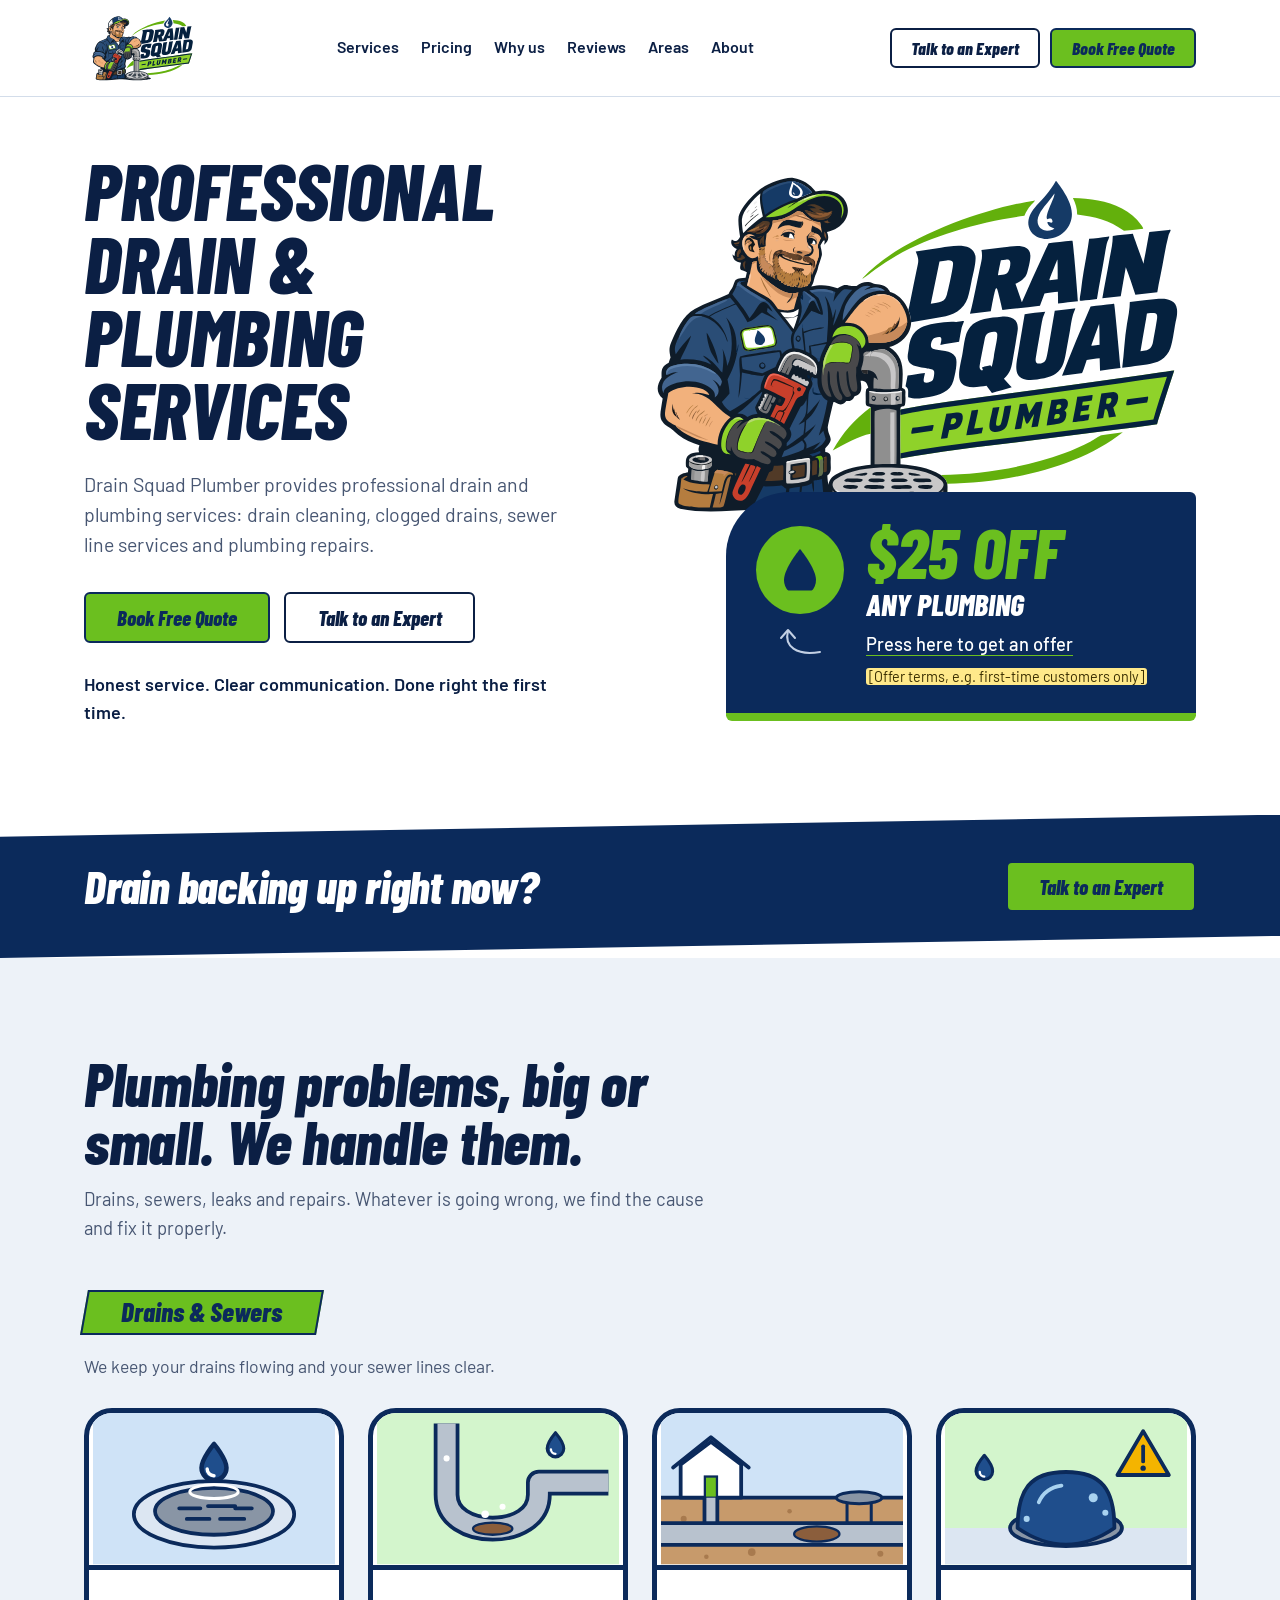
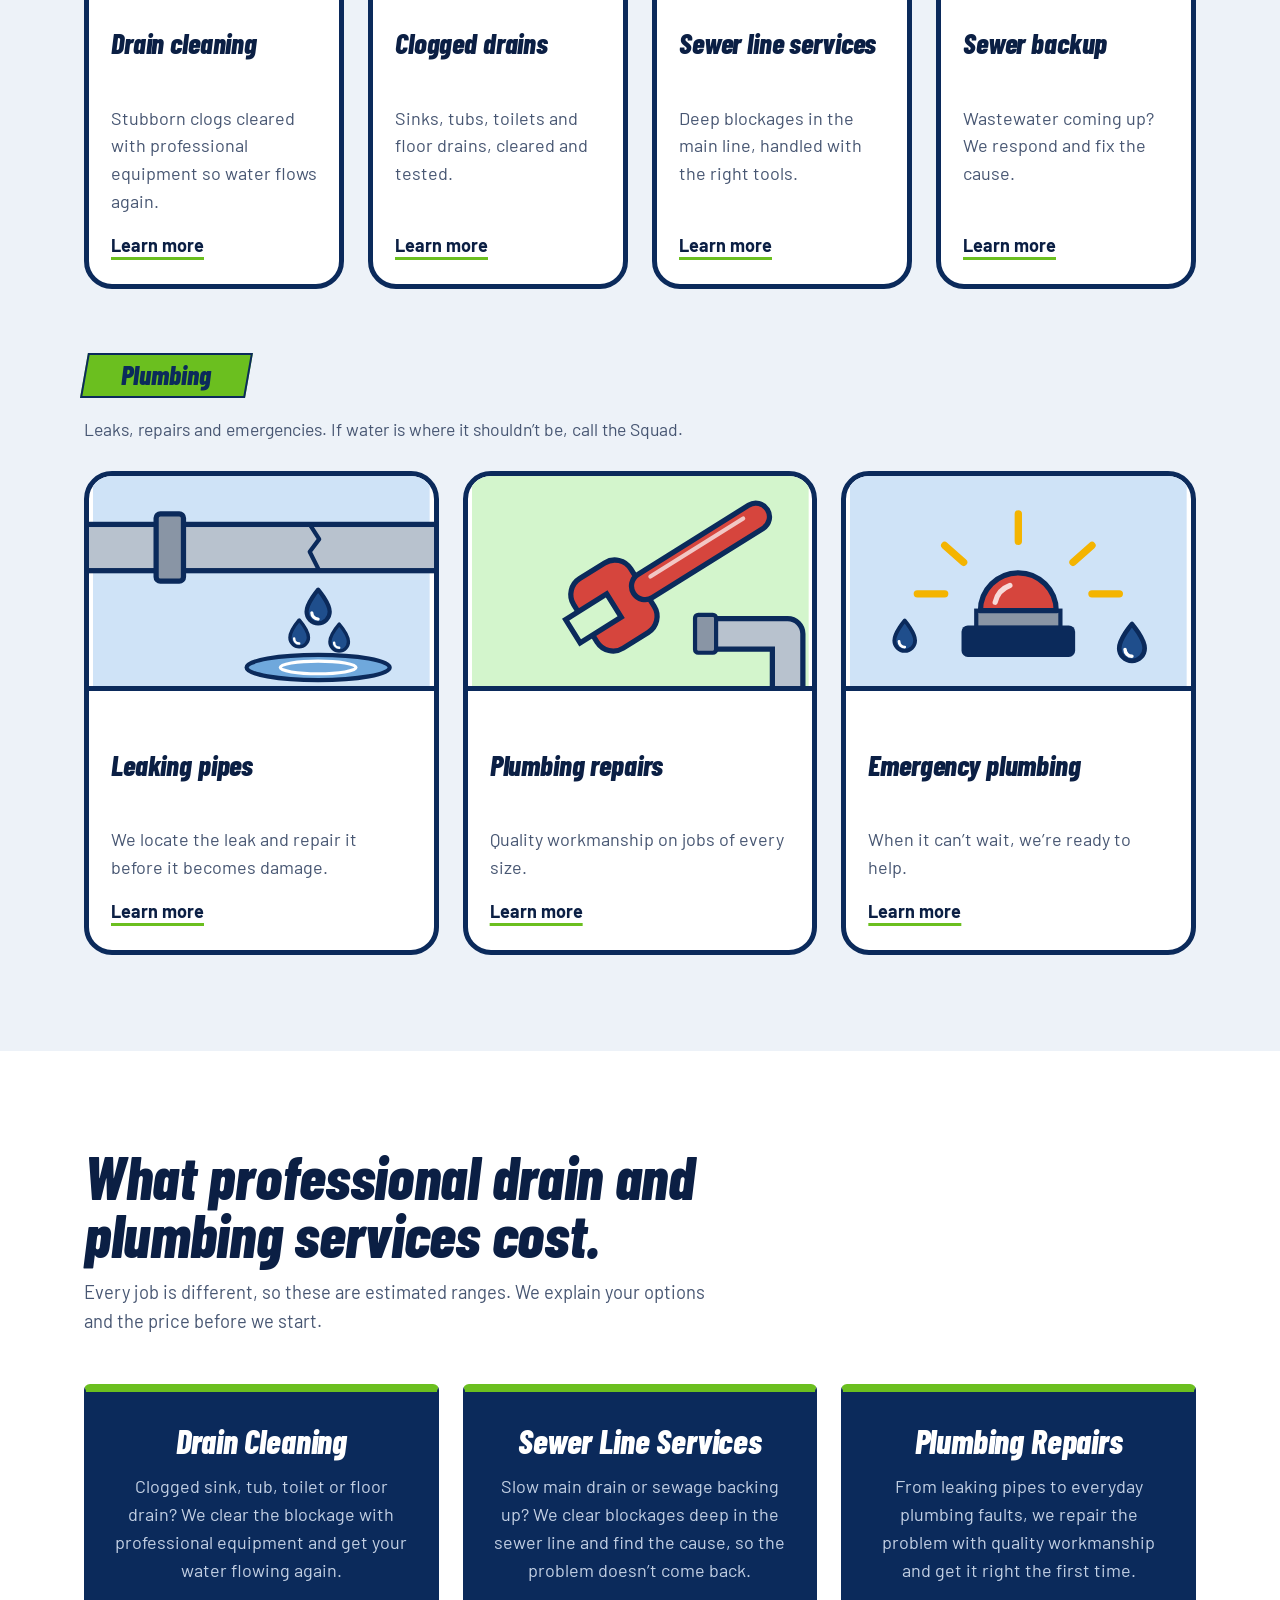
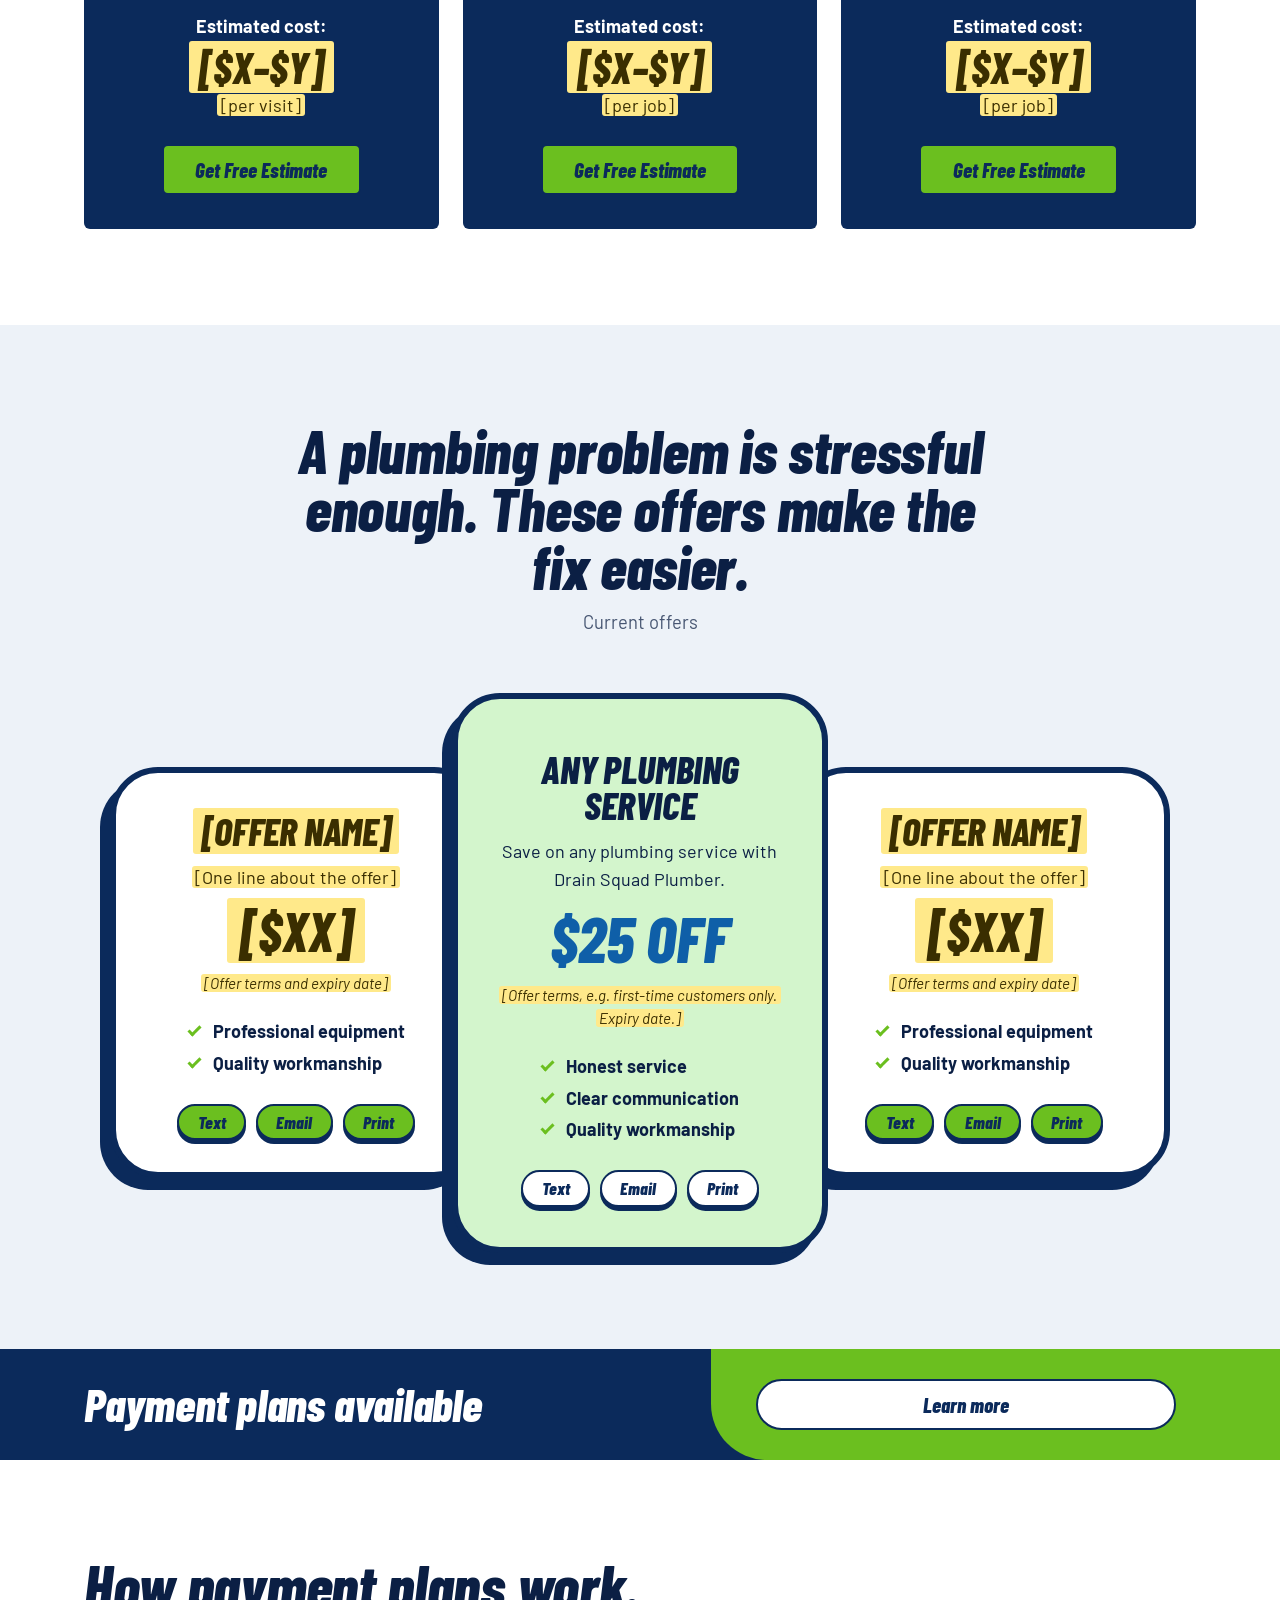
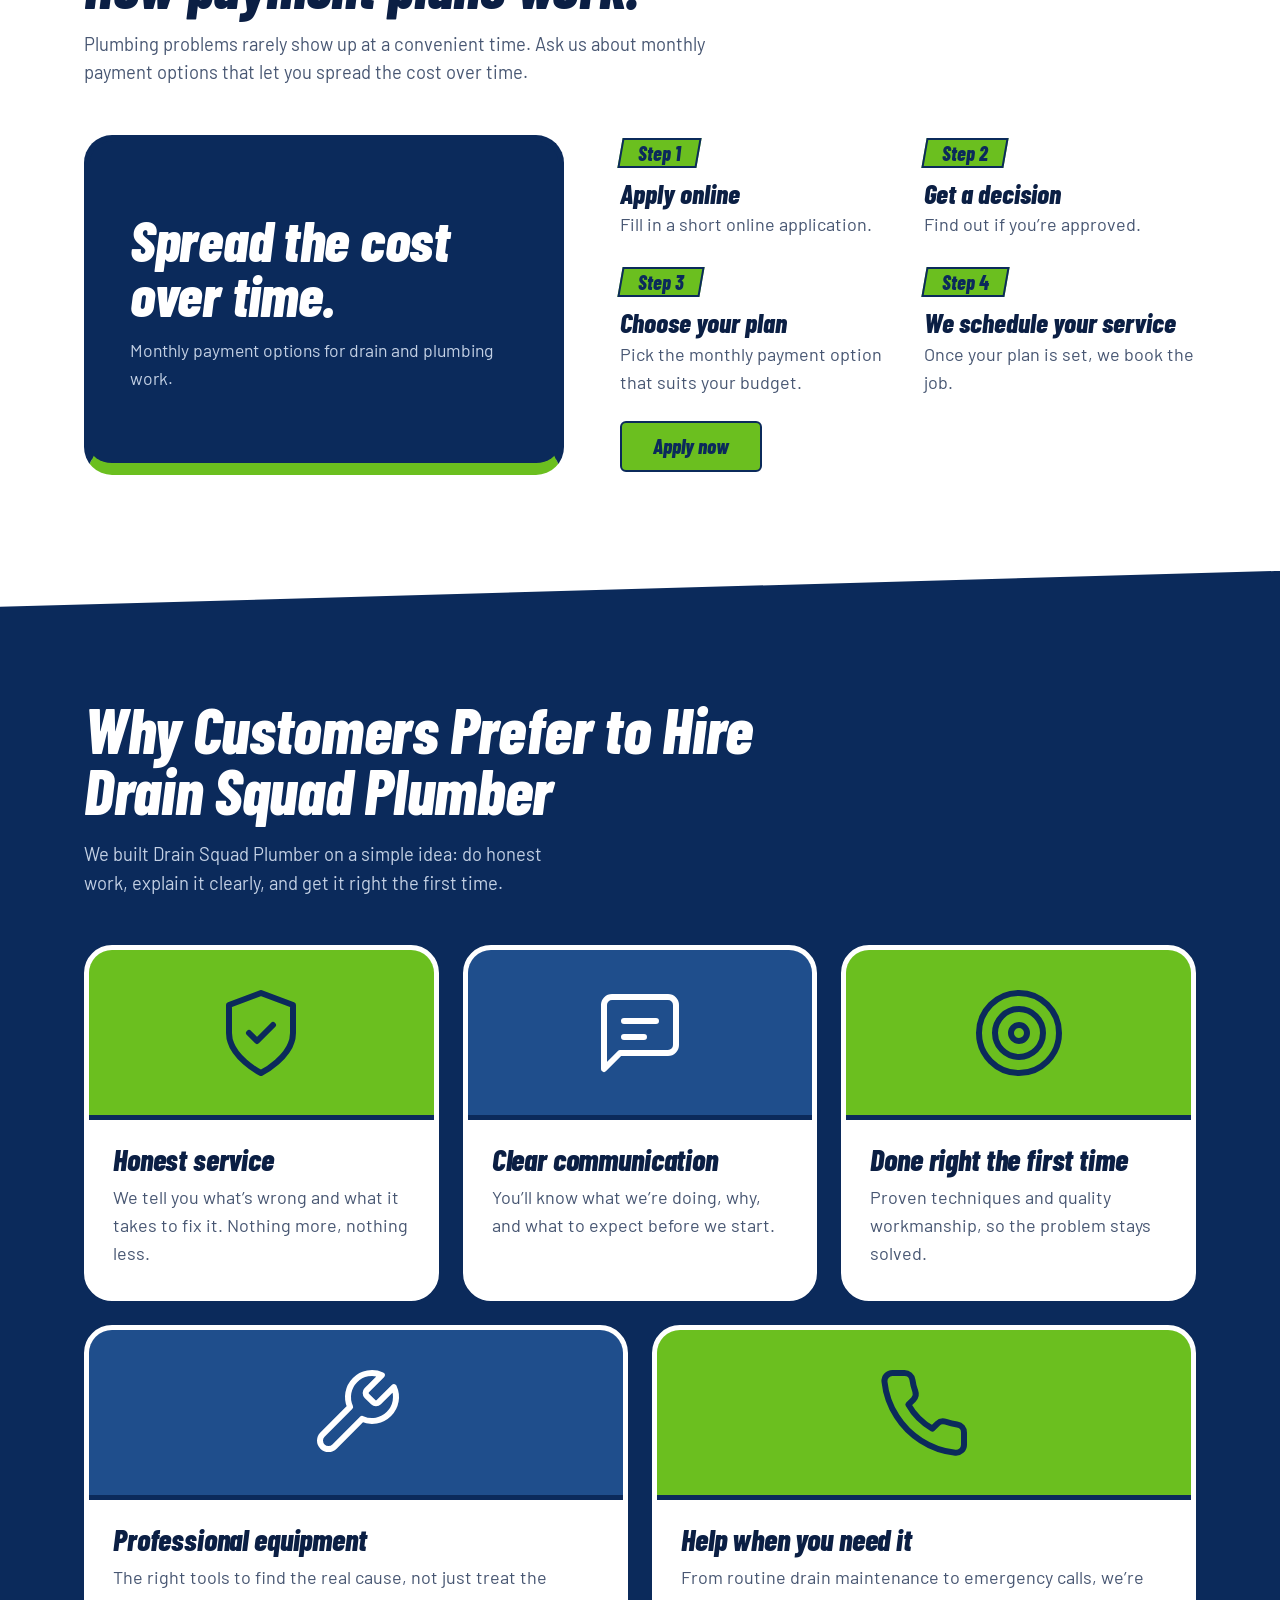
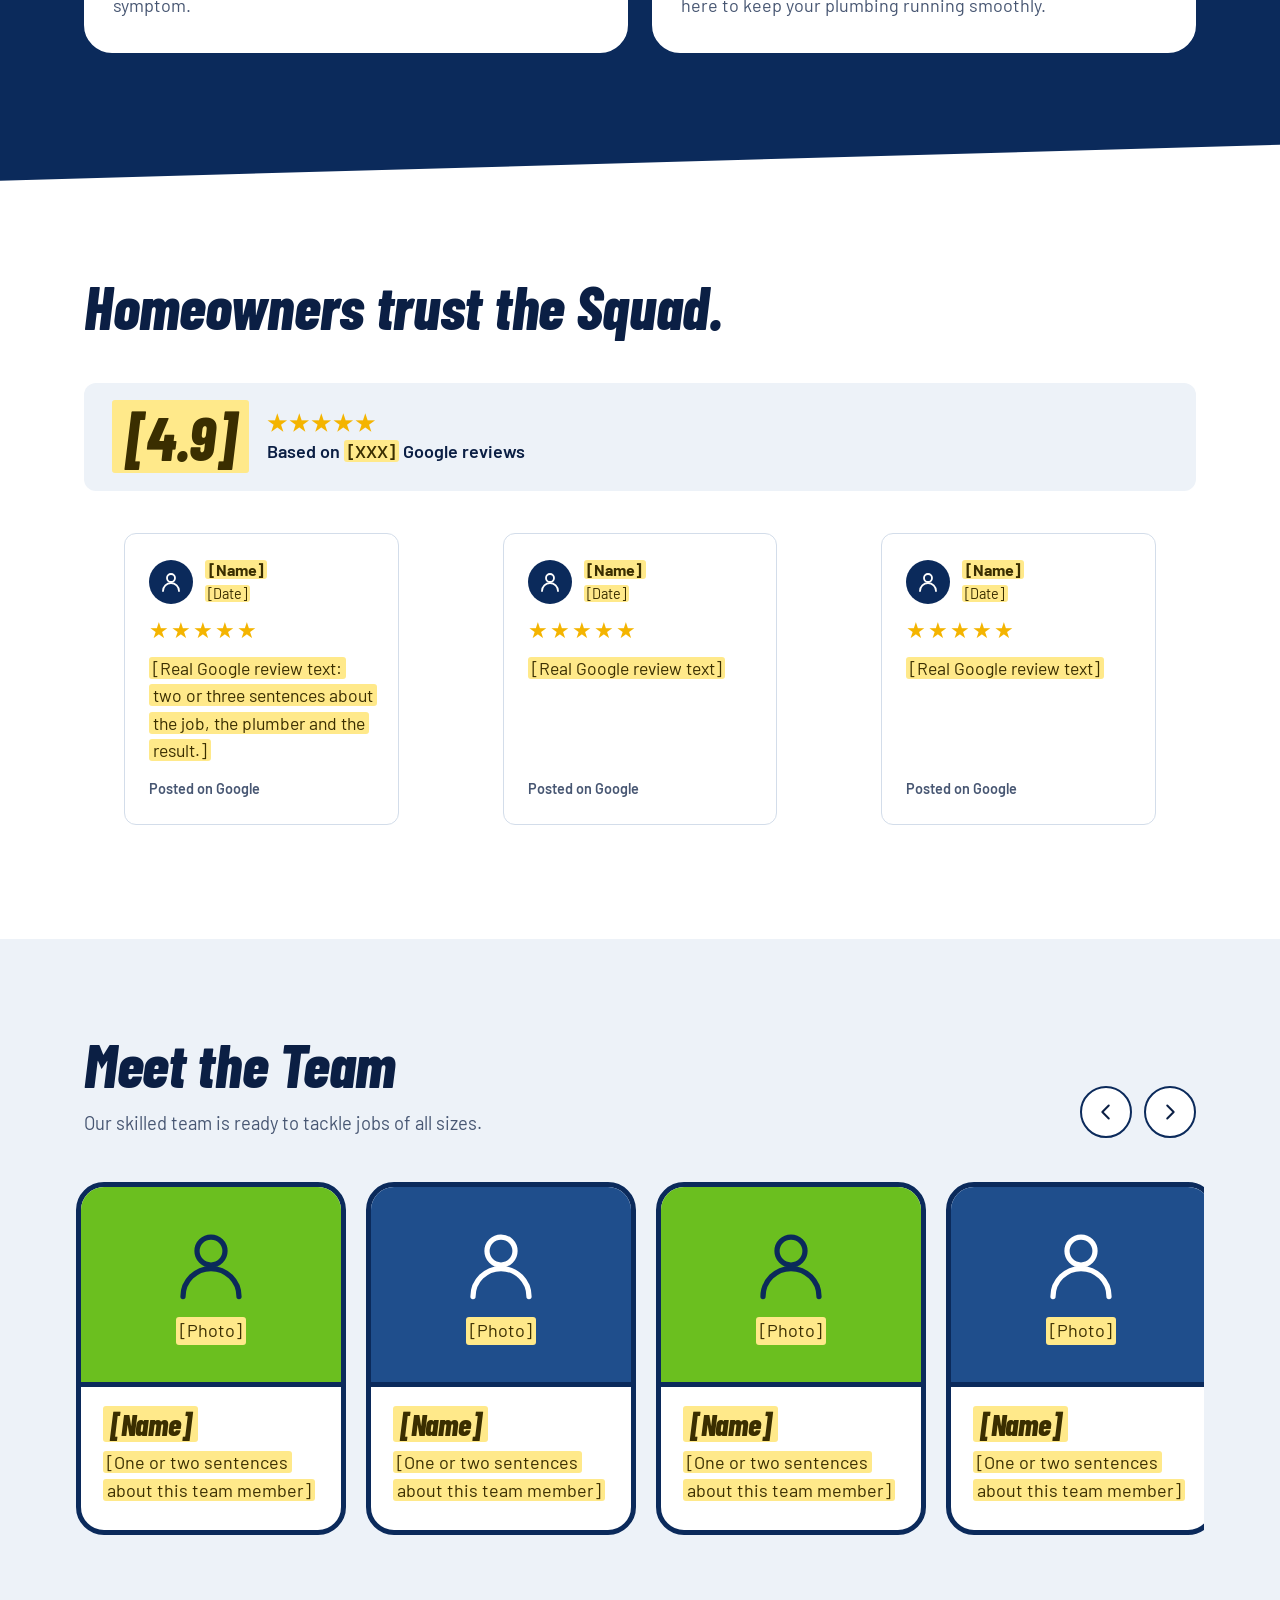
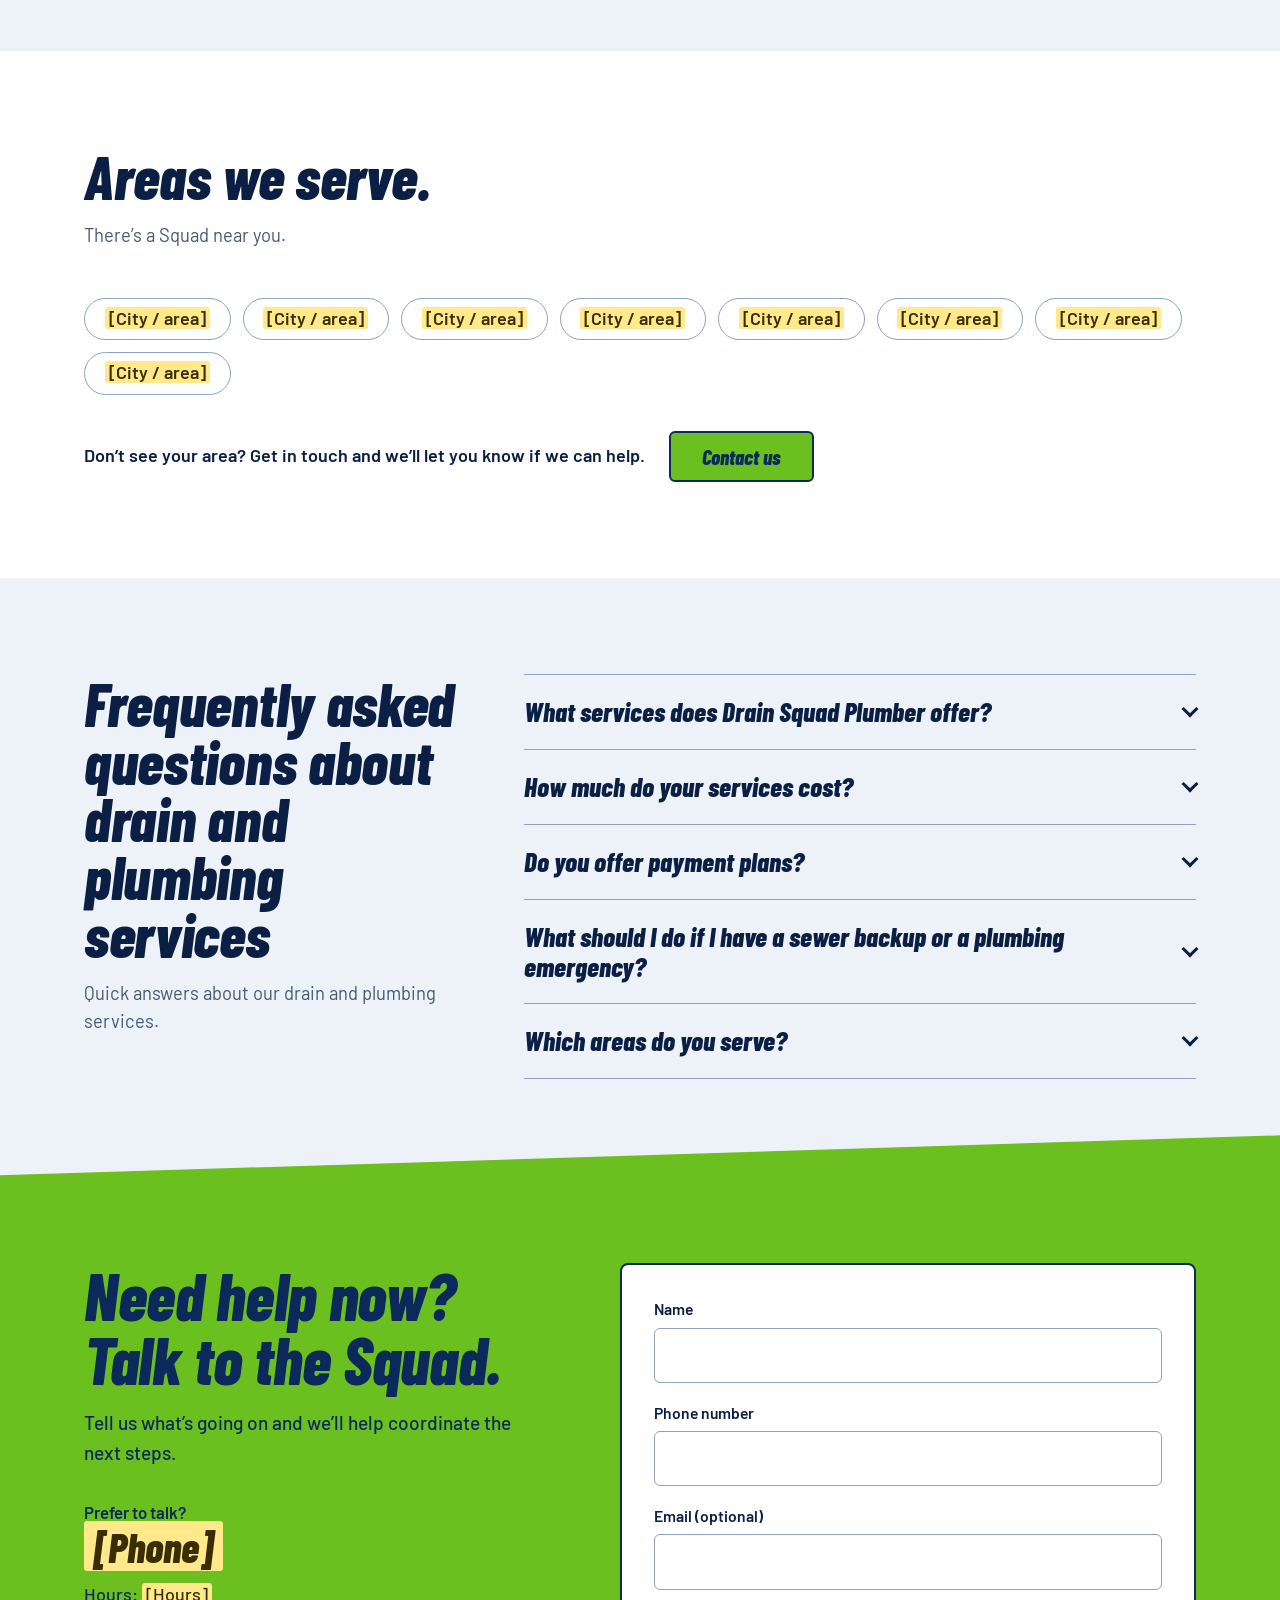
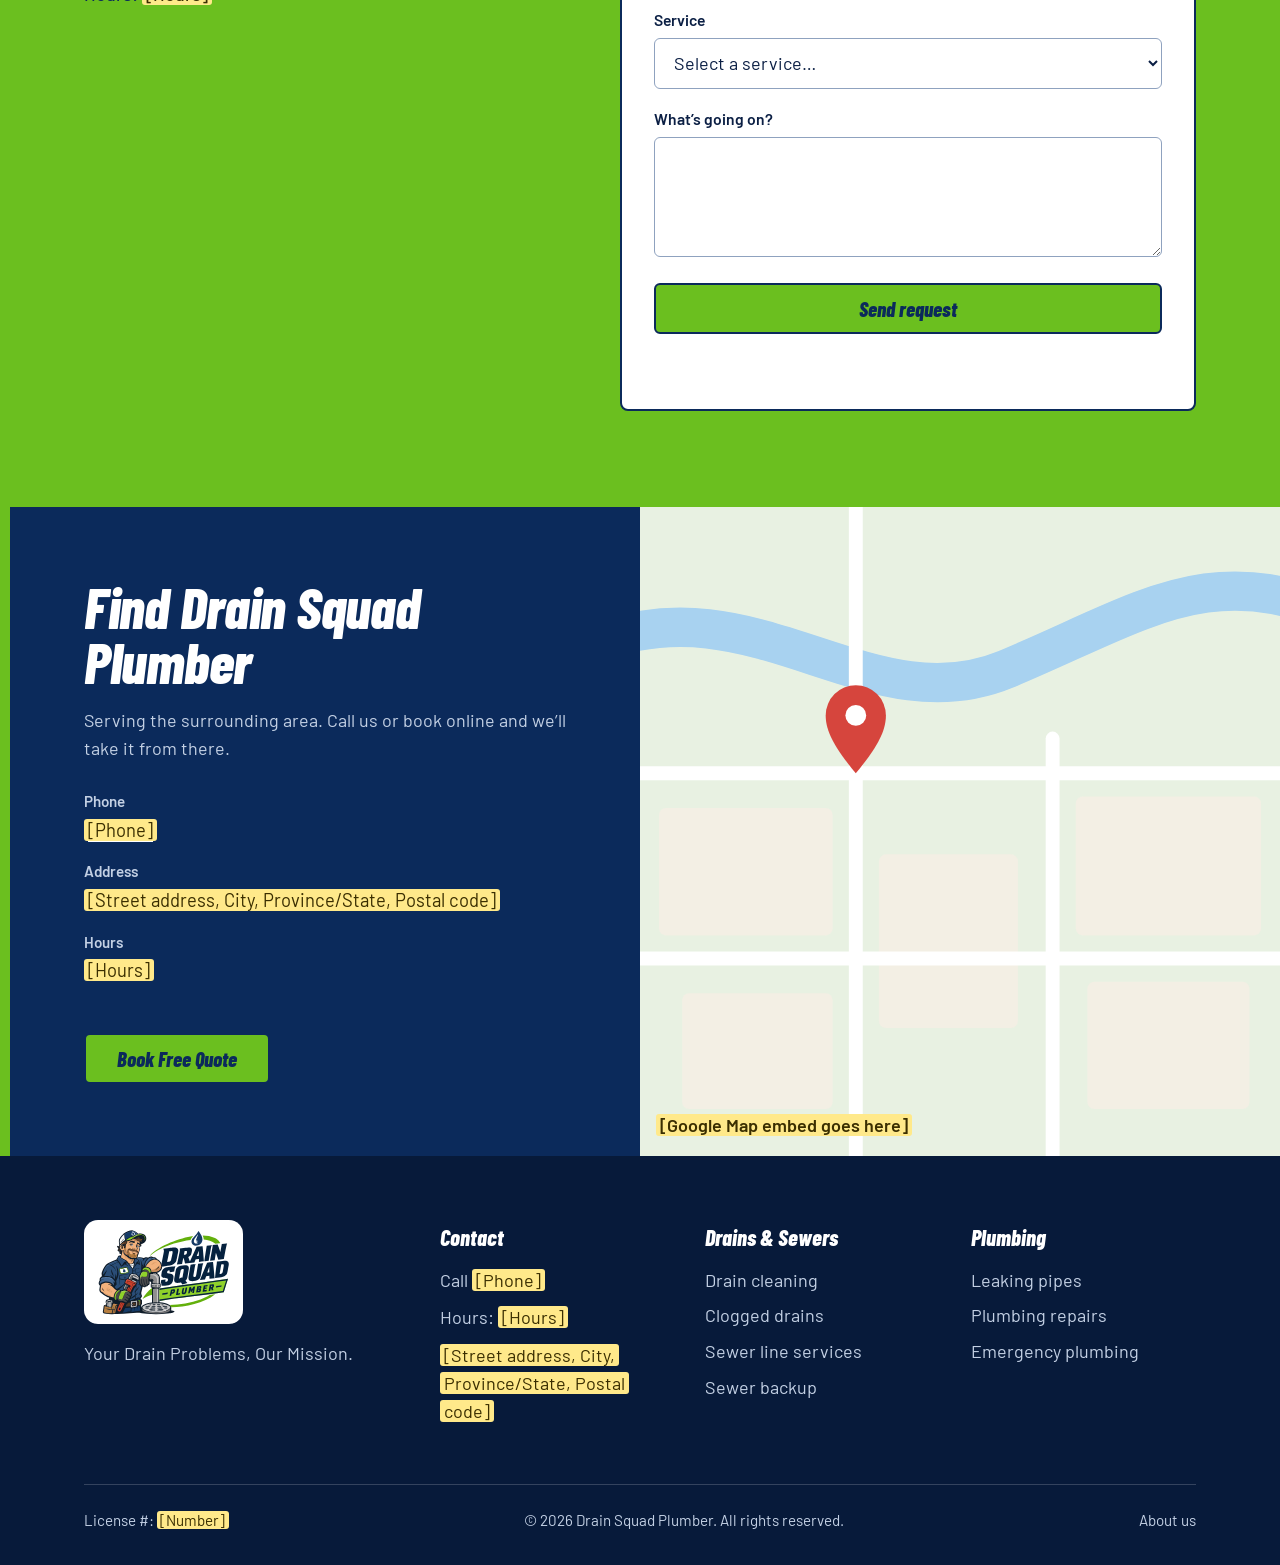
==== index.html @ b1a006d5 "first commit" ====
<!DOCTYPE html>
<html lang="en" class="no-js">
<head>
<meta charset="UTF-8">
<meta name="viewport" content="width=device-width, initial-scale=1.0, viewport-fit=cover">
<title>Professional Drain &amp; Plumbing Services | Drain Squad Plumber</title>
<meta name="description" content="Drain Squad Plumber provides professional drain cleaning, clogged drain relief, sewer line services and plumbing repairs. Honest service and free quotes.">
<meta name="robots" content="index, follow, max-image-preview:large">
<link rel="canonical" href="https://www.example.com/">
<meta name="dateModified" content="2026-11-20">
<meta name="theme-color" content="#0B2A5B">
<link rel="icon" href="favicon.svg" type="image/svg+xml">
<!-- Open Graph -->
<meta property="og:type" content="website">
<meta property="og:site_name" content="Drain Squad Plumber">
<meta property="og:locale" content="en_US">
<meta property="og:title" content="Professional Drain &amp; Plumbing Services | Drain Squad Plumber">
<meta property="og:description" content="Drain Squad Plumber provides professional drain cleaning, clogged drain relief, sewer line services and plumbing repairs. Honest service and free quotes.">
<meta property="og:image" content="https://www.example.com/og-image.png">
<meta property="og:image:width" content="1200">
<meta property="og:image:height" content="630">
<meta property="og:image:alt" content="Drain Squad Plumber logo">
<meta property="og:url" content="https://www.example.com/">
<!-- Twitter -->
<meta name="twitter:card" content="summary_large_image">
<meta name="twitter:title" content="Professional Drain &amp; Plumbing Services | Drain Squad Plumber">
<meta name="twitter:description" content="Drain Squad Plumber provides professional drain cleaning, clogged drain relief, sewer line services and plumbing repairs. Honest service and free quotes.">
<meta name="twitter:image" content="https://www.example.com/og-image.png">
<link rel="preconnect" href="https://fonts.googleapis.com">
<link rel="preconnect" href="https://fonts.gstatic.com" crossorigin>
<link href="https://fonts.googleapis.com/css2?family=Barlow+Condensed:ital,wght@1,700;1,800&family=Barlow:wght@400;500;600;700&display=swap" rel="stylesheet">
<link rel="stylesheet" href="style.css">
<script type="application/ld+json">
{
  "@context": "https://schema.org",
  "@graph": [
    {
      "@type": "Plumber",
      "@id": "https://www.example.com/#organization",
      "name": "Drain Squad Plumber",
      "url": "https://www.example.com/",
      "logo": {
        "@type": "ImageObject",
        "url": "https://www.example.com/logo.png",
        "width": 600,
        "height": 391
      },
      "image": "https://www.example.com/og-image.png",
      "description": "Professional drain cleaning, clogged drain, sewer line and plumbing repair services.",
      "slogan": "Your Drain Problems, Our Mission.",
      "knowsAbout": [
        "Drain cleaning",
        "Clogged drains",
        "Sewer line services",
        "Sewer backup",
        "Leak detection and repair",
        "Plumbing repairs",
        "Emergency plumbing"
      ],
      "hasOfferCatalog": {
        "@type": "OfferCatalog",
        "name": "Drain and plumbing services",
        "itemListElement": [
          {
            "@type": "Offer",
            "itemOffered": {
              "@type": "Service",
              "name": "Drain cleaning"
            }
          },
          {
            "@type": "Offer",
            "itemOffered": {
              "@type": "Service",
              "name": "Clogged drains"
            }
          },
          {
            "@type": "Offer",
            "itemOffered": {
              "@type": "Service",
              "name": "Sewer line services"
            }
          },
          {
            "@type": "Offer",
            "itemOffered": {
              "@type": "Service",
              "name": "Sewer backup"
            }
          },
          {
            "@type": "Offer",
            "itemOffered": {
              "@type": "Service",
              "name": "Leaking pipes"
            }
          },
          {
            "@type": "Offer",
            "itemOffered": {
              "@type": "Service",
              "name": "Plumbing repairs"
            }
          },
          {
            "@type": "Offer",
            "itemOffered": {
              "@type": "Service",
              "name": "Emergency plumbing"
            }
          }
        ]
      }
    },
    {
      "@type": "WebSite",
      "@id": "https://www.example.com/#website",
      "url": "https://www.example.com/",
      "name": "Drain Squad Plumber",
      "inLanguage": "en",
      "publisher": {
        "@id": "https://www.example.com/#organization"
      }
    },
    {
      "@type": "WebPage",
      "@id": "https://www.example.com/#webpage",
      "url": "https://www.example.com/",
      "name": "Professional Drain & Plumbing Services | Drain Squad Plumber",
      "description": "Drain Squad Plumber provides professional drain cleaning, clogged drain relief, sewer line services and plumbing repairs. Honest service and free quotes.",
      "inLanguage": "en",
      "datePublished": "2026-11-20",
      "dateModified": "2026-11-20",
      "publisher": {
        "@id": "https://www.example.com/#organization"
      },
      "about": {
        "@id": "https://www.example.com/#organization"
      },
      "primaryImageOfPage": {
        "@type": "ImageObject",
        "url": "https://www.example.com/og-image.png"
      },
      "isPartOf": {
        "@id": "https://www.example.com/#website"
      }
    },
    {
      "@type": "ItemList",
      "@id": "https://www.example.com/#services",
      "name": "Drain and plumbing services",
      "itemListElement": [
        {
          "@type": "ListItem",
          "position": 1,
          "item": {
            "@type": "Service",
            "name": "Drain cleaning",
            "description": "Stubborn clogs cleared with professional equipment so water flows again.",
            "url": "https://www.example.com/drain-cleaning.html",
            "provider": {
              "@id": "https://www.example.com/#organization"
            }
          }
        },
        {
          "@type": "ListItem",
          "position": 2,
          "item": {
            "@type": "Service",
            "name": "Clogged drains",
            "description": "Sinks, tubs, toilets and floor drains, cleared and tested.",
            "url": "https://www.example.com/drain-cleaning.html",
            "provider": {
              "@id": "https://www.example.com/#organization"
            }
          }
        },
        {
          "@type": "ListItem",
          "position": 3,
          "item": {
            "@type": "Service",
            "name": "Sewer line services",
            "description": "Deep blockages in the main line, handled with the right tools.",
            "url": "https://www.example.com/drain-cleaning.html",
            "provider": {
              "@id": "https://www.example.com/#organization"
            }
          }
        },
        {
          "@type": "ListItem",
          "position": 4,
          "item": {
            "@type": "Service",
            "name": "Sewer backup",
            "description": "Wastewater coming up? We respond and fix the cause.",
            "url": "https://www.example.com/sewer-backup.html",
            "provider": {
              "@id": "https://www.example.com/#organization"
            }
          }
        },
        {
          "@type": "ListItem",
          "position": 5,
          "item": {
            "@type": "Service",
            "name": "Leaking pipes",
            "description": "We locate the leak and repair it before it becomes damage.",
            "url": "https://www.example.com/leak-detection.html",
            "provider": {
              "@id": "https://www.example.com/#organization"
            }
          }
        },
        {
          "@type": "ListItem",
          "position": 6,
          "item": {
            "@type": "Service",
            "name": "Plumbing repairs",
            "description": "Quality workmanship on jobs of every size.",
            "url": "https://www.example.com/leak-detection.html",
            "provider": {
              "@id": "https://www.example.com/#organization"
            }
          }
        },
        {
          "@type": "ListItem",
          "position": 7,
          "item": {
            "@type": "Service",
            "name": "Emergency plumbing",
            "description": "When it can’t wait, we’re ready to help.",
            "url": "https://www.example.com/emergency-plumbing.html",
            "provider": {
              "@id": "https://www.example.com/#organization"
            }
          }
        }
      ]
    },
    {
      "@type": "FAQPage",
      "@id": "https://www.example.com/#faq",
      "mainEntity": [
        {
          "@type": "Question",
          "name": "What services does Drain Squad Plumber offer?",
          "acceptedAnswer": {
            "@type": "Answer",
            "text": "We specialize in drain cleaning, clogged drains, sewer line services and plumbing repairs, including leaking pipes, sewer backups and emergency plumbing. If you’re not sure what you need, tell us what’s going on and we’ll help you work it out."
          }
        },
        {
          "@type": "Question",
          "name": "How much do your services cost?",
          "acceptedAnswer": {
            "@type": "Answer",
            "text": "Every job is different, so the prices on this page are estimated ranges. We explain your options and the price before we start. You can request a free estimate online or by phone."
          }
        },
        {
          "@type": "Question",
          "name": "Do you offer payment plans?",
          "acceptedAnswer": {
            "@type": "Answer",
            "text": "Ask us about monthly payment options that let you spread the cost over time. See “How payment plans work” above for the steps."
          }
        },
        {
          "@type": "Question",
          "name": "What should I do if I have a sewer backup or a plumbing emergency?",
          "acceptedAnswer": {
            "@type": "Answer",
            "text": "Call us right away. Our team can help with emergency plumbing and sewer backups, and we’ll explain the next steps and what to expect."
          }
        },
        {
          "@type": "Question",
          "name": "Which areas do you serve?",
          "acceptedAnswer": {
            "@type": "Answer",
            "text": "Check the list of areas above, and if you don’t see yours, get in touch and we’ll let you know if we can help."
          }
        }
      ]
    }
  ]
}
</script>
</head>
<body>
<a class="skip-link" href="#main-content">Skip to main content</a>
<svg width="0" height="0" style="position:absolute" aria-hidden="true" focusable="false"><defs><symbol id="drop" viewBox="0 0 60 78"><path d="M30 0C30 0 0 36 0 58a30 30 0 0 0 60 0C60 36 30 0 30 0Z"/></symbol></defs></svg>
<header class="site-header">
  <div class="wrap">
    <a class="brand" href="index.html" aria-label="Drain Squad Plumber, home">
      <img class="logo-art" src="logo.svg" width="1380" height="900" alt="" aria-hidden="true">
    </a>
    <nav class="nav" aria-label="Primary">
      <a href="index.html#services">Services</a><a href="index.html#pricing">Pricing</a><a href="index.html#why">Why us</a><a href="index.html#reviews">Reviews</a><a href="index.html#areas">Areas</a><a href="about.html">About</a>
    </nav>
    <div class="header-actions">
      <a class="btn btn-ghost" href="#contact">Talk to an Expert</a>
      <a class="btn btn-primary" href="#contact">Book Free Quote</a>
    </div>
  </div>
</header>

<main id="main-content">

<section class="hero" aria-labelledby="professional-drain-amp-plumbing-h">
    <div class="wrap">
      <div>
        <h1 class="display" id="professional-drain-amp-plumbing-h">Professional Drain &amp; Plumbing Services</h1>
        <p class="hero-sub">Drain Squad Plumber provides professional drain and plumbing services: drain cleaning, clogged drains, sewer line services and plumbing repairs.</p>
        <div class="hero-actions">
          <a class="btn btn-primary" href="#contact">Book Free Quote</a>
          <a class="btn btn-ghost" href="#contact">Talk to an Expert</a>
        </div>
        <p class="hero-promise">Honest service. Clear communication. Done right the first time.</p>
      </div>
      <div class="hero-right">
      <div class="stage">
        <img class="logo-art" src="logo.svg" width="1380" height="900" alt="Drain Squad Plumber logo: a smiling plumber leaning on a pipe with a pipe wrench, next to the name Drain Squad Plumber" fetchpriority="high">
      </div>
      <a class="promo" href="#offers">
        <span class="promo-badge"><svg viewBox="0 0 60 78" aria-hidden="true"><use href="#drop"/></svg></span>
        <p class="promo-amount display">$25 Off</p>
        <p class="promo-what">any plumbing</p>
        <svg class="promo-arrow" viewBox="0 0 52 30" aria-hidden="true"><path d="M46 24C22 28 10 18 14 3"/><path d="M7 10l7-8 7 8"/></svg>
        <p class="promo-cta">Press here to get an offer</p>
        <p class="promo-terms"><span class="ph">[Offer terms, e.g. first-time customers only]</span></p>
      </a>
      </div>
    </div>
  </section>

  <section class="strip" aria-label="Call us">
    <div class="wrap">
      <p class="display">Drain backing up right now?</p>
      <a class="btn btn-primary" href="#contact">Talk to an Expert</a>
    </div>
  </section>

  <section class="section services" id="services" aria-labelledby="services-h">
    <div class="wrap">
      <div class="sec-head">
        <h2 class="display" id="services-h">Plumbing problems, big or small. We handle them.</h2>
        <p>Drains, sewers, leaks and repairs. Whatever is going wrong, we find the cause and fix it properly.</p>
      </div>
      <div class="svc-group">
        <h3 class="ribbon"><span>Drains &amp; Sewers</span></h3>
        <p class="panel-lead">We keep your drains flowing and your sewer lines clear.</p>
        <div class="svc-cards c4">
          <article class="svc-card"><svg class="svc-pic" viewBox="0 0 320 200" aria-hidden="true" focusable="false"><rect width="320" height="200" fill="#CFE3F7"/><ellipse cx="160" cy="134" rx="106" ry="44" fill="#DCE6F2" stroke="#0B2A5B" stroke-width="5"/><ellipse cx="160" cy="130" rx="78" ry="31" fill="#8995A5" stroke="#0B2A5B" stroke-width="5"/><g stroke="#0B2A5B" stroke-width="5" stroke-linecap="round"><path d="M114 126h28M152 123h36M124 140h30M168 140h32M188 126h22"/></g><ellipse cx="160" cy="104" rx="32" ry="9" fill="none" stroke="#fff" stroke-width="4"/><g transform="translate(160 62) scale(1.5)"><path d="M0-14c0 0-11 13-11 21a11 11 0 0 0 22 0c0-8-11-21-11-21z" fill="#1F4E8C" stroke="#0B2A5B" stroke-width="4" stroke-linejoin="round"/><path d="M-6 8a6 6 0 0 0 6 6" fill="none" stroke="#fff" stroke-width="3" stroke-linecap="round"/></g></svg><div class="svc-body"><h4 class="display">Drain cleaning</h4><p>Stubborn clogs cleared with professional equipment so water flows again.</p><a class="svc-link" href="drain-cleaning.html">Learn more<span class="sr"> about drain cleaning</span></a></div></article><article class="svc-card"><svg class="svc-pic" viewBox="0 0 320 200" aria-hidden="true" focusable="false"><rect width="320" height="200" fill="#D3F5CC"/><path d="M92 14V108C92 168 214 168 214 108V92H306" fill="none" stroke="#0B2A5B" stroke-width="34" stroke-linejoin="round"/><path d="M92 14V108C92 168 214 168 214 108V92H306" fill="none" stroke="#B8C2CE" stroke-width="24" stroke-linejoin="round"/><ellipse cx="153" cy="153" rx="26" ry="8" fill="#8B5E3C" stroke="#0B2A5B" stroke-width="3"/><circle cx="143" cy="134" r="5" fill="#fff"/><circle cx="166" cy="124" r="4" fill="#fff"/><circle cx="92" cy="60" r="4" fill="#fff"/><g transform="translate(236 40) scale(1)"><path d="M0-14c0 0-11 13-11 21a11 11 0 0 0 22 0c0-8-11-21-11-21z" fill="#1F4E8C" stroke="#0B2A5B" stroke-width="4" stroke-linejoin="round"/><path d="M-6 8a6 6 0 0 0 6 6" fill="none" stroke="#fff" stroke-width="3" stroke-linecap="round"/></g></svg><div class="svc-body"><h4 class="display">Clogged drains</h4><p>Sinks, tubs, toilets and floor drains, cleared and tested.</p><a class="svc-link" href="drain-cleaning.html">Learn more<span class="sr"> about clogged drains</span></a></div></article><article class="svc-card"><svg class="svc-pic" viewBox="0 0 320 200" aria-hidden="true" focusable="false"><rect width="320" height="200" fill="#CFE3F7"/><rect y="112" width="320" height="88" fill="#C79A6B"/><g fill="#A87A4E"><circle cx="30" cy="140" r="4"/><circle cx="120" cy="184" r="5"/><circle cx="290" cy="186" r="4"/><circle cx="170" cy="130" r="3"/><circle cx="60" cy="190" r="3"/></g><path d="M0 112h320" stroke="#0B2A5B" stroke-width="5"/><path d="M26 112V68l40-30 40 30v44z" fill="#fff" stroke="#0B2A5B" stroke-width="5" stroke-linejoin="round"/><path d="M16 72L66 32l50 40" fill="none" stroke="#0B2A5B" stroke-width="5" stroke-linecap="round" stroke-linejoin="round"/><rect x="58" y="84" width="16" height="28" fill="#6BBF1F" stroke="#0B2A5B" stroke-width="3"/><path d="M66 112V160" stroke="#0B2A5B" stroke-width="22"/><path d="M66 112V160" stroke="#B8C2CE" stroke-width="12"/><path d="M0 160H320" stroke="#0B2A5B" stroke-width="34"/><path d="M0 160H320" stroke="#B8C2CE" stroke-width="24"/><ellipse cx="206" cy="160" rx="30" ry="10" fill="#8B5E3C" stroke="#0B2A5B" stroke-width="3"/><path d="M246 118v30M278 118v30" stroke="#0B2A5B" stroke-width="4"/><ellipse cx="262" cy="112" rx="30" ry="8" fill="#8995A5" stroke="#0B2A5B" stroke-width="4"/></svg><div class="svc-body"><h4 class="display">Sewer line services</h4><p>Deep blockages in the main line, handled with the right tools.</p><a class="svc-link" href="drain-cleaning.html">Learn more<span class="sr"> about sewer line services</span></a></div></article><article class="svc-card"><svg class="svc-pic" viewBox="0 0 320 200" aria-hidden="true" focusable="false"><rect width="320" height="200" fill="#D3F5CC"/><path d="M0 152h320V200H0z" fill="#DCE6F2"/><ellipse cx="160" cy="152" rx="74" ry="24" fill="#8995A5" stroke="#0B2A5B" stroke-width="5"/><path d="M96 152C96 102 112 78 160 78s64 24 64 74c-20 14-44 22-64 22s-44-8-64-22z" fill="#1F4E8C" stroke="#0B2A5B" stroke-width="5" stroke-linejoin="round"/><path d="M124 118c6-14 16-20 30-22" fill="none" stroke="#A8D2F0" stroke-width="5" stroke-linecap="round"/><circle cx="196" cy="112" r="6" fill="#A8D2F0"/><circle cx="212" cy="132" r="4" fill="#A8D2F0"/><circle cx="108" cy="140" r="4" fill="#A8D2F0"/><path d="M262 24l34 58h-68z" fill="#F4B400" stroke="#0B2A5B" stroke-width="5" stroke-linejoin="round"/><path d="M262 44v20" stroke="#0B2A5B" stroke-width="5" stroke-linecap="round"/><circle cx="262" cy="73" r="3.5" fill="#0B2A5B"/><g transform="translate(52 70) scale(1)"><path d="M0-14c0 0-11 13-11 21a11 11 0 0 0 22 0c0-8-11-21-11-21z" fill="#1F4E8C" stroke="#0B2A5B" stroke-width="4" stroke-linejoin="round"/><path d="M-6 8a6 6 0 0 0 6 6" fill="none" stroke="#fff" stroke-width="3" stroke-linecap="round"/></g></svg><div class="svc-body"><h4 class="display">Sewer backup</h4><p>Wastewater coming up? We respond and fix the cause.</p><a class="svc-link" href="sewer-backup.html">Learn more<span class="sr"> about sewer backup</span></a></div></article>
        </div>
      </div>
      <div class="svc-group">
        <h3 class="ribbon"><span>Plumbing</span></h3>
        <p class="panel-lead">Leaks, repairs and emergencies. If water is where it shouldn’t be, call the Squad.</p>
        <div class="svc-cards c3">
          <article class="svc-card"><svg class="svc-pic" viewBox="0 0 320 200" aria-hidden="true" focusable="false"><rect width="320" height="200" fill="#CFE3F7"/><rect x="-10" y="46" width="340" height="44" fill="#B8C2CE" stroke="#0B2A5B" stroke-width="5"/><rect x="60" y="36" width="26" height="64" rx="4" fill="#8995A5" stroke="#0B2A5B" stroke-width="5"/><path d="M206 46l9 14-9 12 9 18" fill="none" stroke="#0B2A5B" stroke-width="4" stroke-linecap="round" stroke-linejoin="round"/><g transform="translate(214 122) scale(1)"><path d="M0-14c0 0-11 13-11 21a11 11 0 0 0 22 0c0-8-11-21-11-21z" fill="#1F4E8C" stroke="#0B2A5B" stroke-width="4" stroke-linejoin="round"/><path d="M-6 8a6 6 0 0 0 6 6" fill="none" stroke="#fff" stroke-width="3" stroke-linecap="round"/></g><g transform="translate(196 148) scale(0.8)"><path d="M0-14c0 0-11 13-11 21a11 11 0 0 0 22 0c0-8-11-21-11-21z" fill="#1F4E8C" stroke="#0B2A5B" stroke-width="4" stroke-linejoin="round"/><path d="M-6 8a6 6 0 0 0 6 6" fill="none" stroke="#fff" stroke-width="3" stroke-linecap="round"/></g><g transform="translate(234 152) scale(0.8)"><path d="M0-14c0 0-11 13-11 21a11 11 0 0 0 22 0c0-8-11-21-11-21z" fill="#1F4E8C" stroke="#0B2A5B" stroke-width="4" stroke-linejoin="round"/><path d="M-6 8a6 6 0 0 0 6 6" fill="none" stroke="#fff" stroke-width="3" stroke-linecap="round"/></g><ellipse cx="214" cy="182" rx="68" ry="12" fill="#6FA8DC" stroke="#0B2A5B" stroke-width="4"/><ellipse cx="214" cy="182" rx="36" ry="6" fill="none" stroke="#fff" stroke-width="3"/></svg><div class="svc-body"><h4 class="display">Leaking pipes</h4><p>We locate the leak and repair it before it becomes damage.</p><a class="svc-link" href="leak-detection.html">Learn more<span class="sr"> about leaking pipes</span></a></div></article><article class="svc-card"><svg class="svc-pic" viewBox="0 0 320 200" aria-hidden="true" focusable="false"><rect width="320" height="200" fill="#D3F5CC"/><path d="M300 200V150H226" fill="none" stroke="#0B2A5B" stroke-width="34" stroke-linejoin="round"/><path d="M300 200V150H226" fill="none" stroke="#B8C2CE" stroke-width="24" stroke-linejoin="round"/><rect x="212" y="132" width="20" height="36" rx="3" fill="#8995A5" stroke="#0B2A5B" stroke-width="4"/><g transform="rotate(-32 170 100)"><rect x="96" y="62" width="64" height="78" rx="18" fill="#D6453D" stroke="#0B2A5B" stroke-width="5"/><rect x="82" y="88" width="46" height="26" fill="#D3F5CC" stroke="#0B2A5B" stroke-width="5"/><rect x="150" y="88" width="150" height="26" rx="13" fill="#D6453D" stroke="#0B2A5B" stroke-width="5"/><path d="M172 96h104" stroke="#fff" stroke-width="4" stroke-linecap="round" opacity=".7"/></g></svg><div class="svc-body"><h4 class="display">Plumbing repairs</h4><p>Quality workmanship on jobs of every size.</p><a class="svc-link" href="leak-detection.html">Learn more<span class="sr"> about plumbing repairs</span></a></div></article><article class="svc-card"><svg class="svc-pic" viewBox="0 0 320 200" aria-hidden="true" focusable="false"><rect width="320" height="200" fill="#CFE3F7"/><rect x="106" y="142" width="108" height="30" rx="6" fill="#0B2A5B"/><rect x="120" y="128" width="80" height="16" fill="#8995A5" stroke="#0B2A5B" stroke-width="4"/><path d="M124 128a36 36 0 0 1 72 0z" fill="#D6453D" stroke="#0B2A5B" stroke-width="5" stroke-linejoin="round"/><path d="M138 120a22 22 0 0 1 14-16" fill="none" stroke="#fff" stroke-width="5" stroke-linecap="round" opacity=".8"/><g stroke="#F4B400" stroke-width="7" stroke-linecap="round"><path d="M160 62V36M108 82L90 66M212 82l18-16M90 112H64M230 112h26"/></g><g transform="translate(268 156) scale(1.1)"><path d="M0-14c0 0-11 13-11 21a11 11 0 0 0 22 0c0-8-11-21-11-21z" fill="#1F4E8C" stroke="#0B2A5B" stroke-width="4" stroke-linejoin="round"/><path d="M-6 8a6 6 0 0 0 6 6" fill="none" stroke="#fff" stroke-width="3" stroke-linecap="round"/></g><g transform="translate(52 150) scale(0.9)"><path d="M0-14c0 0-11 13-11 21a11 11 0 0 0 22 0c0-8-11-21-11-21z" fill="#1F4E8C" stroke="#0B2A5B" stroke-width="4" stroke-linejoin="round"/><path d="M-6 8a6 6 0 0 0 6 6" fill="none" stroke="#fff" stroke-width="3" stroke-linecap="round"/></g></svg><div class="svc-body"><h4 class="display">Emergency plumbing</h4><p>When it can’t wait, we’re ready to help.</p><a class="svc-link" href="emergency-plumbing.html">Learn more<span class="sr"> about emergency plumbing</span></a></div></article>
        </div>
      </div>
    </div>
  </section>

  <section class="section pricing" id="pricing" aria-labelledby="pricing-h">
    <div class="wrap">
      <div class="sec-head">
        <h2 class="display" id="pricing-h">What professional drain and plumbing services cost.</h2>
        <p>Every job is different, so these are estimated ranges. We explain your options and the price before we start.</p>
      </div>
      <div class="pricing-grid">
        <article class="price-card">
          <h3 class="display">Drain Cleaning</h3>
          <p class="desc">Clogged sink, tub, toilet or floor drain? We clear the blockage with professional equipment and get your water flowing again.</p>
          <p class="price-label">Estimated cost:</p>
          <p class="price"><span class="ph">[$X–$Y]</span></p>
          <p class="price-unit"><span class="ph">[per visit]</span></p>
          <a class="btn btn-primary" href="#contact">Get Free Estimate</a>
        </article>
        <article class="price-card">
          <h3 class="display">Sewer Line Services</h3>
          <p class="desc">Slow main drain or sewage backing up? We clear blockages deep in the sewer line and find the cause, so the problem doesn’t come back.</p>
          <p class="price-label">Estimated cost:</p>
          <p class="price"><span class="ph">[$X–$Y]</span></p>
          <p class="price-unit"><span class="ph">[per job]</span></p>
          <a class="btn btn-primary" href="#contact">Get Free Estimate</a>
        </article>
        <article class="price-card">
          <h3 class="display">Plumbing Repairs</h3>
          <p class="desc">From leaking pipes to everyday plumbing faults, we repair the problem with quality workmanship and get it right the first time.</p>
          <p class="price-label">Estimated cost:</p>
          <p class="price"><span class="ph">[$X–$Y]</span></p>
          <p class="price-unit"><span class="ph">[per job]</span></p>
          <a class="btn btn-primary" href="#contact">Get Free Estimate</a>
        </article>
      </div>
    </div>
  </section>

  <section class="section offers" id="offers" aria-labelledby="offers-h">
    <div class="wrap">
      <div class="offers-head">
        <h2 class="display" id="offers-h">A plumbing problem is stressful enough. These offers make the fix easier.</h2>
        <p>Current offers</p>
      </div>
      <div class="offer-grid">
        <article class="offer offer-side-l">
          <h3 class="display"><span class="ph">[Offer name]</span></h3>
          <p class="offer-desc"><span class="ph">[One line about the offer]</span></p>
          <p class="offer-price"><span class="ph">[$XX]</span></p>
          <p class="offer-terms"><span class="ph">[Offer terms and expiry date]</span></p>
          <ul class="offer-checks"><li>Professional equipment</li><li>Quality workmanship</li></ul>
          <div class="offer-actions">
            <a class="btn btn-primary" href="sms:?&amp;body=Drain%20Squad%20Plumber%20offer.%20Conditions%20apply.">Text</a>
            <a class="btn btn-primary" href="mailto:?subject=Drain%20Squad%20Plumber%20offer&amp;body=Drain%20Squad%20Plumber%20offer.%20Conditions%20apply.">Email</a>
            <button class="btn btn-primary" type="button" data-print>Print</button>
          </div>
        </article>
        <article class="offer offer-feature">
          <h3 class="display">Any plumbing service</h3>
          <p class="offer-desc">Save on any plumbing service with Drain Squad Plumber.</p>
          <p class="offer-price">$25 Off</p>
          <p class="offer-terms"><span class="ph">[Offer terms, e.g. first-time customers only. Expiry date.]</span></p>
          <ul class="offer-checks"><li>Honest service</li><li>Clear communication</li><li>Quality workmanship</li></ul>
          <div class="offer-actions">
            <a class="btn btn-primary" href="sms:?&amp;body=Drain%20Squad%20Plumber%3A%20%2425%20off%20any%20plumbing%20service.%20Conditions%20apply.">Text</a>
            <a class="btn btn-primary" href="mailto:?subject=Drain%20Squad%20Plumber%20offer&amp;body=Drain%20Squad%20Plumber%3A%20%2425%20off%20any%20plumbing%20service.%20Conditions%20apply.">Email</a>
            <button class="btn btn-primary" type="button" data-print>Print</button>
          </div>
        </article>
        <article class="offer offer-side-r">
          <h3 class="display"><span class="ph">[Offer name]</span></h3>
          <p class="offer-desc"><span class="ph">[One line about the offer]</span></p>
          <p class="offer-price"><span class="ph">[$XX]</span></p>
          <p class="offer-terms"><span class="ph">[Offer terms and expiry date]</span></p>
          <ul class="offer-checks"><li>Professional equipment</li><li>Quality workmanship</li></ul>
          <div class="offer-actions">
            <a class="btn btn-primary" href="sms:?&amp;body=Drain%20Squad%20Plumber%20offer.%20Conditions%20apply.">Text</a>
            <a class="btn btn-primary" href="mailto:?subject=Drain%20Squad%20Plumber%20offer&amp;body=Drain%20Squad%20Plumber%20offer.%20Conditions%20apply.">Email</a>
            <button class="btn btn-primary" type="button" data-print>Print</button>
          </div>
        </article>
      </div>
    </div>
  </section>

  <section class="paybar" id="payment-plans" aria-label="Payment plans">
    <div class="paybar-text"><p class="display">Payment plans available</p></div>
    <div class="paybar-cta"><a class="btn btn-light" href="#how-payment">Learn more</a></div>
  </section>

  <section class="section how" id="how-payment" aria-labelledby="how-payment-h">
    <div class="wrap">
      <div class="sec-head">
        <h2 class="display" id="how-payment-h">How payment plans work.</h2>
        <p>Plumbing problems rarely show up at a convenient time. Ask us about monthly payment options that let you spread the cost over time.</p>
      </div>
      <div class="how-grid">
        <div class="how-panel">
          <h3 class="display">Spread the cost over time.</h3>
          <p>Monthly payment options for drain and plumbing work.</p>
        </div>
        <div>
          <ol class="steps" style="list-style:none;margin:0;padding:0">
            <li class="step"><span class="step-tag"><span>Step 1</span></span><strong>Apply online</strong><p>Fill in a short online application.</p></li>
            <li class="step"><span class="step-tag"><span>Step 2</span></span><strong>Get a decision</strong><p>Find out if you’re approved.</p></li>
            <li class="step"><span class="step-tag"><span>Step 3</span></span><strong>Choose your plan</strong><p>Pick the monthly payment option that suits your budget.</p></li>
            <li class="step"><span class="step-tag"><span>Step 4</span></span><strong>We schedule your service</strong><p>Once your plan is set, we book the job.</p></li>
          </ol>
          <a class="btn btn-primary how-cta" href="#contact">Apply now</a>
        </div>
      </div>
    </div>
  </section>

  <section class="why" id="why" aria-labelledby="why-h">
    <div class="wrap">
      <div class="why-head">
        <h2 class="display" id="why-h">Why Customers Prefer to Hire Drain Squad Plumber</h2>
        <p class="why-lead">We built Drain Squad Plumber on a simple idea: do honest work, explain it clearly, and get it right the first time.</p>
        </div>
      <ul class="adv-grid">
        <li class="adv"><div class="adv-top adv-green"><svg viewBox="0 0 24 24" aria-hidden="true"><path d="M12 22s8-4 8-10V5l-8-3-8 3v7c0 6 8 10 8 10z"/><path d="M9 12l2 2 4-4"/></svg></div><div class="adv-body"><h3 class="display">Honest service</h3><p>We tell you what’s wrong and what it takes to fix it. Nothing more, nothing less.</p></div></li>
        <li class="adv"><div class="adv-top adv-blue"><svg viewBox="0 0 24 24" aria-hidden="true"><path d="M21 15a2 2 0 0 1-2 2H7l-4 4V5a2 2 0 0 1 2-2h14a2 2 0 0 1 2 2z"/><path d="M8 9h8M8 13h5"/></svg></div><div class="adv-body"><h3 class="display">Clear communication</h3><p>You’ll know what we’re doing, why, and what to expect before we start.</p></div></li>
        <li class="adv"><div class="adv-top adv-green"><svg viewBox="0 0 24 24" aria-hidden="true"><circle cx="12" cy="12" r="10"/><circle cx="12" cy="12" r="6"/><circle cx="12" cy="12" r="2"/></svg></div><div class="adv-body"><h3 class="display">Done right the first time</h3><p>Proven techniques and quality workmanship, so the problem stays solved.</p></div></li>
        <li class="adv"><div class="adv-top adv-blue"><svg viewBox="0 0 24 24" aria-hidden="true"><path d="M14.7 6.3a1 1 0 0 0 0 1.4l1.6 1.6a1 1 0 0 0 1.4 0l3.77-3.77a6 6 0 0 1-7.94 7.94l-6.91 6.91a2.12 2.12 0 0 1-3-3l6.91-6.91a6 6 0 0 1 7.94-7.94l-3.76 3.76z"/></svg></div><div class="adv-body"><h3 class="display">Professional equipment</h3><p>The right tools to find the real cause, not just treat the symptom.</p></div></li>
        <li class="adv"><div class="adv-top adv-green"><svg viewBox="0 0 24 24" aria-hidden="true"><path d="M22 16.92v3a2 2 0 0 1-2.18 2 19.79 19.79 0 0 1-8.63-3.07 19.5 19.5 0 0 1-6-6 19.79 19.79 0 0 1-3.07-8.67A2 2 0 0 1 4.11 2h3a2 2 0 0 1 2 1.72 12.84 12.84 0 0 0 .7 2.81 2 2 0 0 1-.45 2.11L8.09 9.91a16 16 0 0 0 6 6l1.27-1.27a2 2 0 0 1 2.11-.45 12.84 12.84 0 0 0 2.81.7A2 2 0 0 1 22 16.92z"/></svg></div><div class="adv-body"><h3 class="display">Help when you need it</h3><p>From routine drain maintenance to emergency calls, we’re here to keep your plumbing running smoothly.</p></div></li>
      </ul>
    </div>
  </section>

  <section class="section" id="reviews" aria-labelledby="reviews-h">
    <div class="wrap">
      <div class="sec-head">
        <h2 class="display" id="reviews-h">Homeowners trust the Squad.</h2>
      </div>
      <div class="gsummary">
        <div class="gsum-score">
          <p class="gsum-num display"><span class="ph">[4.9]</span></p>
          <div>
            <p class="stars" role="img" aria-label="Average Google rating out of 5 stars">★★★★★</p>
            <p>Based on <span class="ph">[XXX]</span> Google reviews</p>
          </div>
        </div>
      </div>
      <div class="reviews-grid">
        <figure class="review">
          <div class="rev-top"><span class="rev-avatar" aria-hidden="true"><svg viewBox="0 0 24 24"><circle cx="12" cy="8" r="4"/><path d="M4 21c0-4.4 3.6-8 8-8s8 3.6 8 8"/></svg></span><div><p class="rev-name"><cite><span class="ph">[Name]</span></cite></p><p class="rev-date"><span class="ph">[Date]</span></p></div></div>
          <p class="stars" role="img" aria-label="5 out of 5 stars">★★★★★</p>
          <p><span class="ph">[Real Google review text: two or three sentences about the job, the plumber and the result.]</span></p>
          <figcaption class="rev-src">Posted on Google</figcaption>
        </figure>
        <figure class="review">
          <div class="rev-top"><span class="rev-avatar" aria-hidden="true"><svg viewBox="0 0 24 24"><circle cx="12" cy="8" r="4"/><path d="M4 21c0-4.4 3.6-8 8-8s8 3.6 8 8"/></svg></span><div><p class="rev-name"><cite><span class="ph">[Name]</span></cite></p><p class="rev-date"><span class="ph">[Date]</span></p></div></div>
          <p class="stars" role="img" aria-label="5 out of 5 stars">★★★★★</p>
          <p><span class="ph">[Real Google review text]</span></p>
          <figcaption class="rev-src">Posted on Google</figcaption>
        </figure>
        <figure class="review">
          <div class="rev-top"><span class="rev-avatar" aria-hidden="true"><svg viewBox="0 0 24 24"><circle cx="12" cy="8" r="4"/><path d="M4 21c0-4.4 3.6-8 8-8s8 3.6 8 8"/></svg></span><div><p class="rev-name"><cite><span class="ph">[Name]</span></cite></p><p class="rev-date"><span class="ph">[Date]</span></p></div></div>
          <p class="stars" role="img" aria-label="5 out of 5 stars">★★★★★</p>
          <p><span class="ph">[Real Google review text]</span></p>
          <figcaption class="rev-src">Posted on Google</figcaption>
        </figure>
      </div>
    </div>
  </section>

  <section class="section team" id="team" aria-labelledby="team-h">
    <div class="wrap">
      <div class="team-head">
        <div class="sec-head">
          <h2 class="display" id="team-h">Meet the Team</h2>
          <p>Our skilled team is ready to tackle jobs of all sizes.</p>
        </div>
        <div class="team-nav">
          <button type="button" data-team-scroll="-1" aria-label="Previous team members"><svg viewBox="0 0 24 24" aria-hidden="true"><path d="M15 5l-7 7 7 7"/></svg></button>
          <button type="button" data-team-scroll="1" aria-label="Next team members"><svg viewBox="0 0 24 24" aria-hidden="true"><path d="M9 5l7 7-7 7"/></svg></button>
        </div>
      </div>
      <ul class="team-track" id="team-track" tabindex="0" aria-label="Team members">
        <li class="member"><div class="member-photo mp-green"><svg viewBox="0 0 24 24" aria-hidden="true"><circle cx="12" cy="8" r="4"/><path d="M4 21c0-4.4 3.6-8 8-8s8 3.6 8 8"/></svg><span class="ph">[Photo]</span></div><div class="member-body"><h3 class="display"><span class="ph">[Name]</span></h3><p><span class="ph">[One or two sentences about this team member]</span></p></div></li>
        <li class="member"><div class="member-photo mp-blue"><svg viewBox="0 0 24 24" aria-hidden="true"><circle cx="12" cy="8" r="4"/><path d="M4 21c0-4.4 3.6-8 8-8s8 3.6 8 8"/></svg><span class="ph">[Photo]</span></div><div class="member-body"><h3 class="display"><span class="ph">[Name]</span></h3><p><span class="ph">[One or two sentences about this team member]</span></p></div></li>
        <li class="member"><div class="member-photo mp-green"><svg viewBox="0 0 24 24" aria-hidden="true"><circle cx="12" cy="8" r="4"/><path d="M4 21c0-4.4 3.6-8 8-8s8 3.6 8 8"/></svg><span class="ph">[Photo]</span></div><div class="member-body"><h3 class="display"><span class="ph">[Name]</span></h3><p><span class="ph">[One or two sentences about this team member]</span></p></div></li>
        <li class="member"><div class="member-photo mp-blue"><svg viewBox="0 0 24 24" aria-hidden="true"><circle cx="12" cy="8" r="4"/><path d="M4 21c0-4.4 3.6-8 8-8s8 3.6 8 8"/></svg><span class="ph">[Photo]</span></div><div class="member-body"><h3 class="display"><span class="ph">[Name]</span></h3><p><span class="ph">[One or two sentences about this team member]</span></p></div></li>
        <li class="member"><div class="member-photo mp-green"><svg viewBox="0 0 24 24" aria-hidden="true"><circle cx="12" cy="8" r="4"/><path d="M4 21c0-4.4 3.6-8 8-8s8 3.6 8 8"/></svg><span class="ph">[Photo]</span></div><div class="member-body"><h3 class="display"><span class="ph">[Name]</span></h3><p><span class="ph">[One or two sentences about this team member]</span></p></div></li>
      </ul>
    </div>
  </section>

  <section class="section areas" id="areas" aria-labelledby="areas-h">
    <div class="wrap">
      <div class="sec-head">
        <h2 class="display" id="areas-h">Areas we serve.</h2>
        <p>There’s a Squad near you.</p>
      </div>
      <ul class="chips">
        <li><span class="ph">[City / area]</span></li>
        <li><span class="ph">[City / area]</span></li>
        <li><span class="ph">[City / area]</span></li>
        <li><span class="ph">[City / area]</span></li>
        <li><span class="ph">[City / area]</span></li>
        <li><span class="ph">[City / area]</span></li>
        <li><span class="ph">[City / area]</span></li>
        <li><span class="ph">[City / area]</span></li>
      </ul>
      <div style="margin-top:36px;display:flex;flex-wrap:wrap;align-items:center;gap:16px 24px">
        <p style="font-weight:600">Don’t see your area? Get in touch and we’ll let you know if we can help.</p>
        <a class="btn btn-primary" href="#contact">Contact us</a>
      </div>
    </div>
  </section>

  <section class="section faq" id="faq" aria-labelledby="faq-h">
    <div class="wrap">
      <div class="sec-head">
        <h2 class="display" id="faq-h">Frequently asked questions about drain and plumbing services</h2>
        <p>Quick answers about our drain and plumbing services.</p>
      </div>
      <div class="faq-list">
        <div class="faq-item"><h3><button class="faq-trigger" type="button" id="faq-q1" aria-expanded="true" aria-controls="faq-a1">What services does Drain Squad Plumber offer?</button></h3><div class="faq-answer" id="faq-a1" role="region" aria-labelledby="faq-q1"><div class="inner"><p>We specialize in drain cleaning, clogged drains, sewer line services and plumbing repairs, including leaking pipes, sewer backups and emergency plumbing. If you’re not sure what you need, tell us what’s going on and we’ll help you work it out.</p></div></div></div>
        <div class="faq-item"><h3><button class="faq-trigger" type="button" id="faq-q2" aria-expanded="true" aria-controls="faq-a2">How much do your services cost?</button></h3><div class="faq-answer" id="faq-a2" role="region" aria-labelledby="faq-q2"><div class="inner"><p>Every job is different, so the prices on this page are estimated ranges. We explain your options and the price before we start. You can request a free estimate online or by phone.</p></div></div></div>
        <div class="faq-item"><h3><button class="faq-trigger" type="button" id="faq-q3" aria-expanded="true" aria-controls="faq-a3">Do you offer payment plans?</button></h3><div class="faq-answer" id="faq-a3" role="region" aria-labelledby="faq-q3"><div class="inner"><p>Ask us about monthly payment options that let you spread the cost over time. See “How payment plans work” above for the steps.</p></div></div></div>
        <div class="faq-item"><h3><button class="faq-trigger" type="button" id="faq-q4" aria-expanded="true" aria-controls="faq-a4">What should I do if I have a sewer backup or a plumbing emergency?</button></h3><div class="faq-answer" id="faq-a4" role="region" aria-labelledby="faq-q4"><div class="inner"><p>Call us right away. Our team can help with emergency plumbing and sewer backups, and we’ll explain the next steps and what to expect.</p></div></div></div>
        <div class="faq-item"><h3><button class="faq-trigger" type="button" id="faq-q5" aria-expanded="true" aria-controls="faq-a5">Which areas do you serve?</button></h3><div class="faq-answer" id="faq-a5" role="region" aria-labelledby="faq-q5"><div class="inner"><p>Check the list of areas above, and if you don’t see yours, get in touch and we’ll let you know if we can help.</p></div></div></div>
      </div>
    </div>
  </section>

  <section class="contact" id="contact" aria-labelledby="contact-h">
    <div class="wrap">
      <div>
        <h2 class="display" id="contact-h">Need help now? Talk to the Squad.</h2>
        <p class="contact-lead">Tell us what’s going on and we’ll help coordinate the next steps.</p>
        <p class="contact-call">Prefer to talk?
          <a href="#contact"><span class="ph">[Phone]</span></a>
        </p>
        <p class="contact-hours">Hours: <span class="ph">[Hours]</span></p>
      </div>
      <div class="form-card">
        <form id="lead-form" novalidate>
          <div class="field">
            <label for="f-name">Name</label>
            <input id="f-name" name="name" type="text" autocomplete="name" required>
          </div>
          <div class="field">
            <label for="f-phone">Phone number</label>
            <input id="f-phone" name="phone" type="tel" autocomplete="tel" required>
          </div>
          <div class="field">
            <label for="f-email">Email (optional)</label>
            <input id="f-email" name="email" type="email" autocomplete="email">
          </div>
          <div class="field">
            <label for="f-service">Service</label>
            <select id="f-service" name="service">
              <option value="">Select a service…</option>
              <option>Drain cleaning</option>
              <option>Clogged drains</option>
              <option>Sewer line services</option>
              <option>Sewer backup</option>
              <option>Leaking pipes</option>
              <option>Plumbing repairs</option>
              <option>Emergency plumbing</option>
              <option>Other / not sure</option>
            </select>
          </div>
          <div class="field">
            <label for="f-message">What’s going on?</label>
            <textarea id="f-message" name="message"></textarea>
          </div>
          <button class="btn btn-primary" type="submit">Send request</button>
          <p class="form-status" id="form-status" role="status" aria-live="polite"></p>
        </form>
      </div>
    </div>
  </section>

<section class="locate" id="location" aria-labelledby="loc-title">
    <div class="locate-info">
      <h2 class="display" id="loc-title">Find Drain Squad Plumber</h2>
      <p class="locate-lead">Serving the surrounding area. Call us or book online and we’ll take it from there.</p>
      <dl class="locate-list">
        <div><dt>Phone</dt><dd><a href="#contact"><span class="ph">[Phone]</span></a></dd></div>
        <div><dt>Address</dt><dd><span class="ph">[Street address, City, Province/State, Postal code]</span></dd></div>
        <div><dt>Hours</dt><dd><span class="ph">[Hours]</span></dd></div>
      </dl>
      <a class="btn btn-primary" href="#contact">Book Free Quote</a>
    </div>
    <div class="locate-map" role="region" aria-label="Map">
      <!-- Replace this SVG and the note below with your Google Maps embed: Google Maps > Share > Embed a map > copy the <iframe> code. -->
      <svg viewBox="0 0 600 560" preserveAspectRatio="xMidYMid slice" aria-hidden="true" focusable="false">
        <rect width="600" height="560" fill="#E8F1E2"/>
        <path d="M-20 120C120 60 220 190 340 140S520 40 640 100" fill="none" stroke="#A8D2F0" stroke-width="34" stroke-linecap="round"/>
        <g fill="#F3EFE4"><rect x="40" y="260" width="150" height="110" rx="6"/><rect x="230" y="300" width="120" height="150" rx="6"/><rect x="400" y="250" width="160" height="120" rx="6"/><rect x="60" y="420" width="130" height="100" rx="6"/><rect x="410" y="410" width="140" height="110" rx="6"/></g>
        <g stroke="#fff" stroke-width="12" fill="none" stroke-linecap="round"><path d="M-10 230H610"/><path d="M210 -10V570"/><path d="M380 200V570"/><path d="M-10 390H610"/></g>
        <g transform="translate(210 230)"><path d="M0 0C-18-22-26-36-26-50a26 26 0 1 1 52 0C26-36 18-22 0 0z" fill="#D6453D"/><circle cx="0" cy="-50" r="9" fill="#fff"/></g>
      </svg>
      <p class="map-note"><span class="ph">[Google Map embed goes here]</span></p>
    </div>
  </section>

</main>

<footer class="site-footer">
  <div class="wrap">
    <div class="footer-grid">
      <div>
        <a class="brand" href="index.html" aria-label="Drain Squad Plumber, back to home">
          <img class="logo-art" src="logo.svg" width="1380" height="900" alt="" aria-hidden="true" loading="lazy">
        </a>
        <p class="footer-tagline">Your Drain Problems, Our Mission.</p>
      </div>
      <div class="footer-contact">
        <h2>Contact</h2>
        <p>Call <span class="ph">[Phone]</span></p><p>Hours: <span class="ph">[Hours]</span></p><p><span class="ph">[Street address, City, Province/State, Postal code]</span></p>
      </div>
      <div>
        <h2>Drains &amp; Sewers</h2>
        <ul>
          <li><a href="drain-cleaning.html">Drain cleaning</a></li>
          <li><a href="drain-cleaning.html">Clogged drains</a></li>
          <li><a href="drain-cleaning.html">Sewer line services</a></li>
          <li><a href="sewer-backup.html">Sewer backup</a></li>
        </ul>
      </div>
      <div>
        <h2>Plumbing</h2>
        <ul>
          <li><a href="leak-detection.html">Leaking pipes</a></li>
          <li><a href="leak-detection.html">Plumbing repairs</a></li>
          <li><a href="emergency-plumbing.html">Emergency plumbing</a></li>
        </ul>
      </div>
    </div>
    <div class="footer-bottom">
      <p>License #: <span class="ph">[Number]</span></p>
      <p>© 2026 Drain Squad Plumber. All rights reserved.</p>
      <nav aria-label="Footer">
        <a href="about.html">About us</a>
      </nav>
    </div>
  </div>
</footer>

<script src="script.js" defer></script>
</body>
</html>
---- style.css ----
:root{
  --bg:#ffffff; --bg-alt:#EDF2F8; --panel:#ffffff;
  --ink:#0B1F44; --ink-soft:#475672; --line:#D3DDEA; --line-strong:#8FA2BF;
  --navy:#0B2A5B; --navy-deep:#071A3A; --on-navy:#ffffff; --on-navy-soft:#C3D0E4;
  --green:#6BBF1F; --green-hover:#7CD22C; --on-green:#0B2A5B;
  --drop:#1F4E8C; --link:#1F4E8C;
  --ph-bg:#FFE98A; --ph-ink:#3A2E00;
  --display:'Barlow Condensed','Arial Narrow','Helvetica Neue Condensed',Impact,sans-serif;
  --body:'Barlow','Helvetica Neue',Arial,sans-serif;
  color-scheme:light;
  box-sizing:border-box;
  padding-top:env(safe-area-inset-top,0px);
  padding-bottom:env(safe-area-inset-bottom,0px);
}
@media (prefers-color-scheme:dark){
  :root:not([data-theme="light"]){
    --bg:#09111F; --bg-alt:#0E1A30; --panel:#13243F;
    --ink:#EAF0F9; --ink-soft:#A8B6CC; --line:#23385A; --line-strong:#4A6288;
    --navy:#12335F; --navy-deep:#050C18;
    --drop:#5B9BE0; --link:#8DBBF0;
    color-scheme:dark;
  }
}
:root[data-theme="dark"]{
  --bg:#09111F; --bg-alt:#0E1A30; --panel:#13243F;
  --ink:#EAF0F9; --ink-soft:#A8B6CC; --line:#23385A; --line-strong:#4A6288;
  --navy:#12335F; --navy-deep:#050C18;
  --drop:#5B9BE0; --link:#8DBBF0;
  color-scheme:dark;
}
html{scroll-padding-top:calc(env(safe-area-inset-top,0px) + 110px);scroll-behavior:smooth}
*,*::before,*::after{box-sizing:inherit}
body{margin:0;background:var(--bg);color:var(--ink);font-family:var(--body);font-size:18px;line-height:1.55;-webkit-font-smoothing:antialiased}
body::before{content:"";position:fixed;inset:0 0 auto;height:env(safe-area-inset-top,0px);background:#fff;z-index:30}
img{max-width:100%}
a{color:inherit}
ul{margin:0;padding:0;list-style:none}
h1,h2,h3,p{margin:0}
.wrap{max-width:1160px;margin:0 auto;padding:0 24px}
.display{font-family:var(--display);font-style:italic;font-weight:800;line-height:.95;letter-spacing:-.005em}
.ph{background:var(--ph-bg);color:var(--ph-ink);padding:0 .22em;border-radius:3px;-webkit-box-decoration-break:clone;box-decoration-break:clone}
:focus-visible{outline:3px solid var(--link);outline-offset:3px}

/* Buttons */
.btn{display:inline-flex;align-items:center;justify-content:center;gap:.5em;padding:.62em 1.5em .55em;font-family:var(--display);font-style:italic;font-weight:800;font-size:1.3rem;line-height:1.1;text-decoration:none;border:2px solid var(--navy);border-radius:6px;cursor:pointer;transition:transform .15s ease,background-color .15s ease}
.btn:hover{transform:translateY(-2px)}
.btn-primary{background:var(--green);color:var(--on-green)}
.btn-primary:hover{background:var(--green-hover)}
.btn-ghost{background:transparent;color:var(--ink);border-color:var(--ink)}
.btn-ghost:hover{background:var(--bg-alt)}
.btn[disabled]{opacity:.6;cursor:progress;transform:none}

/* Header */
.site-header{--bg:#ffffff;--bg-alt:#EDF2F8;--ink:#0B1F44;--line:#D3DDEA;--link:#1F4E8C;position:sticky;top:env(safe-area-inset-top,0px);z-index:40;background:#fff;color:var(--ink);border-bottom:1px solid var(--line)}
.site-header .wrap{display:flex;align-items:center;justify-content:space-between;gap:20px;min-height:96px}
.brand{display:flex;align-items:center;gap:10px;text-decoration:none;color:var(--ink)}
.brand svg{width:26px;height:auto;flex:none}
.brand .logo-art{width:auto;height:76px;aspect-ratio:1380/900;padding:4px 8px;background:#fff;border-radius:10px}
.brand-main{font-family:var(--display);font-style:italic;font-weight:800;font-size:2rem;line-height:1;text-transform:uppercase}
.brand-tag{display:inline-block;background:var(--green);color:var(--on-green);border:2px solid var(--navy);padding:.1em .7em;font-family:var(--display);font-style:italic;font-weight:800;font-size:1rem;line-height:1.1;text-transform:uppercase;transform:skewX(-10deg)}
.nav{display:flex;gap:22px;font-weight:600;font-size:1rem;white-space:nowrap}
.nav a{text-decoration:none;padding:6px 0;border-bottom:2px solid transparent}
.nav a:hover{border-bottom-color:var(--green)}
.header-actions{display:flex;gap:10px}
.header-actions .btn{font-size:1.1rem;padding:.5em 1.1em .45em;white-space:nowrap}

/* Hero */
.hero{padding:56px 0 88px}
.hero .wrap{display:grid;grid-template-columns:.95fr 1.05fr;gap:48px;align-items:center}
.hero h1{font-size:clamp(2.6rem,6.2vw,5.2rem);text-transform:uppercase;color:var(--ink);line-height:.92}
.hero-sub{margin-top:24px;max-width:31em;font-size:1.22rem;color:var(--ink-soft)}
.hero-actions{margin-top:32px;display:flex;flex-wrap:wrap;gap:14px}
.hero-promise{margin-top:28px;font-weight:600;max-width:30em}
.stage{background:#fff;border-radius:28px;aspect-ratio:1380/900;width:100%;padding:14px 18px;display:flex}
.stage img{display:block;width:100%;height:auto;margin:auto}
.stage .logo-art{display:block;width:100%;height:auto;margin:auto}

.hero-right{min-width:0}
.promo{position:relative;z-index:1;display:grid;grid-template-columns:auto 1fr;grid-template-areas:"badge amount" "badge what" "arrow cta" ". terms";column-gap:22px;align-items:center;width:min(100%,470px);margin:-36px 0 0 auto;padding:28px 30px 24px;background:var(--navy);color:var(--on-navy);border-bottom:8px solid var(--green);border-radius:64px 6px 6px 6px;text-decoration:none}
.promo-badge{grid-area:badge;display:grid;place-items:center;width:88px;height:88px;border-radius:50%;background:var(--green);color:var(--on-green)}
.promo-badge svg{width:32px;height:auto;fill:currentColor}
.promo-amount{grid-area:amount;align-self:end;font-size:clamp(3.2rem,6vw,4.4rem);line-height:.9;color:var(--green);text-transform:uppercase}
.promo-what{grid-area:what;align-self:start;margin-top:6px;font-family:var(--display);font-style:italic;font-weight:800;font-size:1.9rem;line-height:1;text-transform:uppercase}
.promo-arrow{grid-area:arrow;justify-self:center;width:52px;height:30px;margin-top:8px;fill:none;stroke:var(--on-navy-soft);stroke-width:2;stroke-linecap:round;stroke-linejoin:round}
.promo-cta{grid-area:cta;margin-top:10px;font-size:1.15rem;font-weight:500;text-decoration:underline;text-decoration-color:var(--green);text-underline-offset:4px}
.promo:hover .promo-cta{text-decoration-thickness:3px}
.promo-terms{grid-area:terms;margin-top:8px;font-size:.9rem}

/* Call strip */
.strip{background:var(--navy);color:var(--on-navy);padding:46px 0;clip-path:polygon(0 22px,100% 0,100% calc(100% - 22px),0 100%)}
.strip .wrap{display:flex;align-items:center;justify-content:space-between;gap:24px;flex-wrap:wrap}
.strip p{font-size:clamp(1.9rem,4vw,2.9rem)}

/* Section heads */
.section{padding:96px 0}
.sec-head{max-width:40rem;margin-bottom:48px}
.sec-head h2{font-size:clamp(2.4rem,5vw,3.8rem);color:var(--ink)}
.sec-head p{margin-top:16px;color:var(--ink-soft);font-size:1.15rem}

/* Services */
.services{background:var(--bg-alt)}
.panels{display:grid;grid-template-columns:1.1fr .9fr;gap:28px;align-items:start}
.panel{background:var(--panel);border:1px solid var(--line);border-radius:6px;padding:32px 32px 12px}
.ribbon{display:inline-block;background:var(--green);color:var(--on-green);border:2px solid var(--navy);padding:.2em 1.3em;transform:skewX(-10deg);font-family:var(--display);font-style:italic;font-weight:800;font-size:1.7rem;line-height:1.1}
.ribbon span{display:inline-block;transform:skewX(10deg)}
.panel-lead{margin:20px 0 20px;font-size:1.1rem;color:var(--ink-soft)}
.rows li{display:grid;grid-template-columns:22px 1fr;gap:14px;padding:20px 0;border-top:1px solid var(--line)}
.rows .drop{width:18px;height:auto;margin-top:6px;fill:var(--drop)}
.rows strong{display:block;font-family:var(--display);font-style:italic;font-weight:800;font-size:1.7rem;line-height:1.05;color:var(--ink)}
.rows span{display:block;margin-top:4px;color:var(--ink-soft)}

/* Pricing */
.pricing-grid{display:grid;grid-template-columns:repeat(3,1fr);gap:24px;align-items:stretch}
.price-card{display:flex;flex-direction:column;align-items:center;text-align:center;background:var(--navy);color:var(--on-navy);border:2px solid var(--navy);border-top:8px solid var(--green);border-radius:6px;padding:32px 28px}
.price-card h3{font-size:2.1rem;line-height:1}
.price-card .desc{margin-top:16px;flex:1;color:var(--on-navy-soft)}
.price-label{margin-top:28px;font-weight:700}
.price{margin-top:4px;font-family:var(--display);font-style:italic;font-weight:800;font-size:2.7rem;line-height:1.05;color:var(--green)}
.price-unit{margin-top:2px;color:var(--on-navy-soft)}
.price-card .btn{margin-top:24px}
.price-note{margin-top:28px;max-width:44rem;color:var(--ink-soft)}

/* Offers */
.offers{background:var(--bg-alt)}
.offers-head{max-width:46rem;margin:0 auto 56px;text-align:center}
.offers-head h2{font-size:clamp(2.3rem,4.8vw,3.8rem)}
.offers-head p{margin-top:14px;font-size:1.15rem;color:var(--ink-soft)}
.offer-grid{display:grid;grid-template-columns:1fr 1.1fr 1fr;align-items:center;max-width:1100px;margin:0 auto;padding:0 20px}
.offer{position:relative;background:var(--panel);color:var(--ink);border:6px solid var(--navy);border-radius:48px;padding:40px 30px 32px;text-align:center;box-shadow:-10px 12px 0 var(--navy)}
.offer-side-l{z-index:1;margin-right:-30px}
.offer-side-r{z-index:1;margin-left:-30px}
.offer-feature{z-index:2;padding:52px 34px 40px;background:#D3F5CC;color:#0B1F44}
.offer h3{font-size:clamp(1.9rem,3vw,2.5rem);text-transform:uppercase;line-height:.95}
.offer-desc{margin-top:14px}
.offer-price{margin-top:12px;font-family:var(--display);font-style:italic;font-weight:800;font-size:3.4rem;line-height:1;text-transform:uppercase}
.offer-feature .offer-price{color:#0F5FA8;font-size:4rem}
.offer-terms{margin-top:14px;font-style:italic;font-size:.95rem;color:var(--ink-soft)}
.offer-feature .offer-terms{color:#2B3F66}
.offer-checks{display:inline-block;margin:18px auto 22px;text-align:left}
.offer-checks li{position:relative;margin:4px 0;padding-left:26px;font-weight:700}
.offer-checks li::before{content:"";position:absolute;left:4px;top:.28em;width:7px;height:13px;border:solid #6BBF1F;border-width:0 3px 3px 0;transform:rotate(45deg)}
.offer-actions{display:flex;flex-wrap:wrap;gap:10px;justify-content:center}
.offer .btn{font-size:1.1rem;padding:.4em 1.05em .35em;border-radius:999px;box-shadow:0 4px 0 var(--navy)}
.offer-feature .btn-primary{background:#fff;color:#0B2A5B}
@media print{
  body *{visibility:hidden}
  .offer.printing,.offer.printing *{visibility:visible}
  .offer.printing{position:fixed;top:20px;left:20px;width:min(520px,calc(100% - 40px));box-shadow:none}
  .offer.printing .offer-actions{display:none}
}

/* Payment plans */
.paybar{display:grid;grid-template-columns:1.25fr 1fr;background:var(--navy);color:var(--on-navy)}
.paybar-text{display:flex;align-items:center;padding:30px 24px 30px max(24px,calc((100vw - 1160px)/2 + 24px))}
.paybar-text p{font-size:clamp(2rem,4vw,2.9rem)}
.paybar-cta{display:flex;align-items:center;justify-content:center;background:var(--green);border-bottom-left-radius:56px;padding:30px max(24px,calc((100vw - 1160px)/2 + 24px)) 30px 24px}
.btn-light{background:#fff;color:var(--navy);width:100%;max-width:420px;border-radius:999px}
.btn-light:hover{background:#E6EEF9}
.how-grid{display:grid;grid-template-columns:5fr 6fr;gap:56px;align-items:center}
.how-panel{display:flex;flex-direction:column;justify-content:center;min-height:340px;background:var(--navy);color:var(--on-navy);border:6px solid var(--navy);border-bottom:12px solid var(--green);border-radius:28px;padding:48px 40px}
.how-panel h3{font-size:clamp(2.4rem,4.6vw,3.6rem)}
.how-panel p{margin-top:16px;color:var(--on-navy-soft);font-size:1.1rem}
.steps{display:grid;grid-template-columns:1fr 1fr;gap:28px 32px}
.step-tag{display:inline-block;background:var(--green);color:var(--on-green);border:2px solid var(--navy);padding:.05em .8em;font-family:var(--display);font-style:italic;font-weight:800;font-size:1.25rem;line-height:1.2;transform:skewX(-10deg)}
.step-tag span{display:inline-block;transform:skewX(10deg)}
.step strong{display:block;margin-top:10px;font-family:var(--display);font-style:italic;font-weight:800;font-size:1.7rem;line-height:1.05}
.step p{margin-top:4px;color:var(--ink-soft)}
.how-note{margin-top:32px;font-weight:600}
.how-cta{margin-top:24px}

/* Service cards */
.svc-group+.svc-group{margin-top:64px}
.svc-group .panel-lead{margin:18px 0 28px}
.svc-cards{display:grid;gap:24px}
.svc-cards.c4{grid-template-columns:repeat(4,1fr)}
.svc-cards.c3{grid-template-columns:repeat(3,1fr)}
.svc-card{position:relative;display:flex;flex-direction:column;background:var(--panel);border:5px solid var(--navy);border-radius:28px;overflow:hidden}
.svc-card:focus-within{outline:3px solid var(--link);outline-offset:3px}
.svc-pic{display:block;width:100%;height:auto;aspect-ratio:8/5;border-bottom:5px solid var(--navy)}
.svc-body{display:flex;flex-direction:column;flex:1;padding:20px 22px 24px}
.svc-body h4{font-size:1.8rem;line-height:1.05}
.svc-body p{flex:1;margin-top:8px;color:var(--ink-soft)}
.svc-link{margin-top:16px;font-weight:700;text-decoration:underline;text-decoration-color:var(--green);text-decoration-thickness:3px;text-underline-offset:5px}
.svc-link:focus-visible{outline:none}
.svc-link::after{content:"";position:absolute;inset:0}
.sr{position:absolute;width:1px;height:1px;margin:-1px;padding:0;overflow:hidden;clip:rect(0 0 0 0);white-space:nowrap;border:0}

/* Why */
.why{background:var(--navy);color:var(--on-navy);padding:128px 0;clip-path:polygon(0 36px,100% 0,100% calc(100% - 36px),0 100%)}
.why .wrap{display:block}
.why-head{max-width:46rem}
.adv-grid{display:grid;grid-template-columns:repeat(6,1fr);gap:24px;margin-top:48px}
.adv{grid-column:span 2;display:flex;flex-direction:column;background:var(--bg);color:var(--ink);border:5px solid var(--bg);border-radius:28px;overflow:hidden}
.adv:nth-child(n+4){grid-column:span 3}
.adv-top{display:flex;align-items:center;justify-content:center;height:170px;border-bottom:5px solid var(--navy)}
.adv-top svg{width:96px;height:96px;fill:none;stroke:currentColor;stroke-width:1.5;stroke-linecap:round;stroke-linejoin:round}
.adv-green{background:var(--green);color:var(--on-green)}
.adv-blue{background:#1F4E8C;color:#fff}
.adv-body{padding:24px 24px 28px}
.adv-body h3{font-size:1.9rem;line-height:1.05}
.adv-body p{margin-top:8px;color:var(--ink-soft)}
.why h2{font-size:clamp(2.5rem,5vw,4rem)}
.why-lead{margin-top:20px;color:var(--on-navy-soft);font-size:1.15rem;max-width:26em}
.why .btn{margin-top:32px}
.points li{display:grid;grid-template-columns:22px 1fr;gap:16px;padding:22px 0;border-top:1px solid rgba(255,255,255,.2)}
.points li:last-child{border-bottom:1px solid rgba(255,255,255,.2)}
.points .drop{width:18px;height:auto;margin-top:6px;fill:var(--green)}
.points strong{display:block;font-family:var(--display);font-style:italic;font-weight:800;font-size:1.9rem;line-height:1.05}
.points span{display:block;margin-top:4px;color:var(--on-navy-soft)}

/* Reviews */
.rating{margin-bottom:28px;font-weight:600}
.reviews-grid{display:grid;grid-template-columns:repeat(3,1fr);gap:24px}
.gsummary{display:flex;flex-wrap:wrap;align-items:center;justify-content:space-between;gap:20px 32px;padding:24px 28px;margin-bottom:24px;background:var(--bg-alt);border-radius:12px}
.gsum-score{display:flex;align-items:center;gap:18px}
.gsum-num{font-size:3.8rem;line-height:1}
.gsum-score p{margin-top:4px;font-weight:600}
.gsum-actions{display:flex;flex-wrap:wrap;gap:12px}
.stars{color:#F4B400;font-size:1.35rem;letter-spacing:2px;line-height:1}
.review{display:flex;flex-direction:column;gap:14px;background:var(--panel);border:1px solid var(--line);border-radius:12px;padding:24px}
.rev-top{display:flex;align-items:center;gap:12px}
.rev-avatar{display:grid;place-items:center;flex:none;width:44px;height:44px;border-radius:50%;background:var(--navy);color:#fff}
.rev-avatar svg{width:24px;height:24px;fill:none;stroke:currentColor;stroke-width:1.8;stroke-linecap:round;stroke-linejoin:round}
.rev-date{display:block;font-size:.9rem;color:var(--ink-soft)}
.rev-src{margin-top:auto;font-size:.9rem;font-weight:600;color:var(--ink-soft)}
.review p{font-size:1.1rem}
.review cite{font-style:normal;font-weight:700}

/* Areas */
.areas{background:var(--bg)}

/* Team */
.team{background:var(--bg-alt)}
.team-head{display:flex;justify-content:space-between;align-items:flex-end;gap:24px;flex-wrap:wrap;margin-bottom:36px}
.team-head .sec-head{margin-bottom:0}
.team-nav{display:flex;gap:12px}
.team-nav button{display:grid;place-items:center;width:52px;height:52px;border-radius:50%;border:2px solid var(--navy);background:var(--bg);color:var(--ink);cursor:pointer}
.team-nav button:hover{background:var(--green);color:var(--on-green)}
.team-nav svg{width:22px;height:22px;fill:none;stroke:currentColor;stroke-width:2.2;stroke-linecap:round;stroke-linejoin:round}
.team-track{display:flex;gap:20px;overflow-x:auto;scroll-snap-type:x mandatory;margin:0 -8px;padding:8px 8px 20px}
.member{flex:0 0 min(270px,82%);scroll-snap-align:start;display:flex;flex-direction:column;background:var(--panel);border:5px solid var(--navy);border-radius:28px;overflow:hidden}
.member-photo{display:flex;flex-direction:column;align-items:center;justify-content:center;gap:10px;height:200px;border-bottom:5px solid var(--navy)}
.member-photo svg{width:84px;height:84px;fill:none;stroke:currentColor;stroke-width:1.5;stroke-linecap:round;stroke-linejoin:round}
.mp-green{background:var(--green);color:var(--on-green)}
.mp-blue{background:#1F4E8C;color:#fff}
.member-body{padding:22px 22px 26px}
.member-body h3{font-size:1.9rem;line-height:1.05}
.member-body p{margin-top:8px;color:var(--ink-soft)}
.chips{display:flex;flex-wrap:wrap;gap:12px}
.chips li{border:1.5px solid var(--line-strong);border-radius:999px;padding:.35em 1.1em;font-weight:600;background:var(--panel)}

/* Location */
.locate{display:grid;grid-template-columns:1fr 1fr;min-height:560px;background:var(--navy);color:var(--on-navy)}
.locate-info{display:flex;flex-direction:column;align-items:flex-start;justify-content:center;padding:72px 48px 72px max(24px,calc((100vw - 1160px)/2 + 24px));box-shadow:inset 10px 0 0 var(--green)}
.locate-info h2{font-size:clamp(2.4rem,4.6vw,3.6rem)}
.locate-lead{margin-top:18px;max-width:30em;color:var(--on-navy-soft);font-size:1.12rem}
.locate-link{margin-top:20px;font-weight:600;text-decoration:underline;text-decoration-color:var(--green);text-underline-offset:5px}
.locate-list{margin:28px 0 32px}
.locate-list div{margin-bottom:16px}
.locate-list dt{color:var(--on-navy-soft);font-weight:600;font-size:.95rem}
.locate-list dd{margin:2px 0 0;font-size:1.15rem}
.locate-list a{text-decoration:underline;text-underline-offset:4px}
.locate-map{position:relative;min-height:380px;overflow:hidden;background:#E8F1E2}
.locate-map svg,.locate-map iframe{position:absolute;inset:0;width:100%;height:100%;border:0}
.map-note{position:absolute;left:16px;bottom:16px;font-weight:600}

/* FAQ */
.faq{background:var(--bg-alt)}
.faq .wrap{display:grid;grid-template-columns:4fr 7fr;gap:56px;align-items:start}
.faq .sec-head{margin-bottom:0}
.faq-item{border-top:1px solid var(--line-strong)}
.faq-item:last-child{border-bottom:1px solid var(--line-strong)}

/* Service pages */
.view[hidden]{display:none}
.rowlink{text-decoration:none}
.rowlink:hover{text-decoration:underline;text-decoration-color:var(--green);text-underline-offset:5px;text-decoration-thickness:3px}
.svc-hero{background:var(--bg-alt);padding:56px 0 72px}
.svc-hero .wrap{display:grid;grid-template-columns:1.2fr .8fr;gap:48px;align-items:center}
.back{display:inline-block;margin-bottom:20px;font-weight:600;text-decoration:underline;text-decoration-color:var(--green);text-underline-offset:5px}
.svc-hero h1{font-size:clamp(2.6rem,6vw,4.8rem);text-transform:uppercase;line-height:.95}
.svc-sub{margin-top:20px;max-width:30em;font-size:1.2rem;color:var(--ink-soft)}
.svc-hero .hero-actions{margin-top:28px}
.svc-art{display:grid;place-items:center;min-height:260px;border:5px solid var(--navy);border-bottom:12px solid var(--green);border-radius:28px}
.svc-art svg{width:150px;height:150px;fill:none;stroke:currentColor;stroke-width:1.2;stroke-linecap:round;stroke-linejoin:round}
.rows.two{display:grid;grid-template-columns:1fr 1fr;column-gap:56px}
.svc-over{background:var(--navy);color:var(--on-navy);padding:112px 0;clip-path:polygon(0 36px,100% 0,100% calc(100% - 36px),0 100%)}
.svc-over h2{font-size:clamp(2.3rem,4.6vw,3.6rem)}
.svc-over .lead{margin-top:18px;max-width:40em;color:var(--on-navy-soft);font-size:1.15rem}
.svc-why{display:grid;grid-template-columns:repeat(3,1fr);gap:28px;margin-top:48px}
.svc-why>div{border-top:4px solid var(--green);padding-top:16px}
.svc-why h3{display:block;font-family:var(--display);font-style:italic;font-weight:800;font-size:1.8rem;line-height:1.05}
.svc-why p{margin-top:6px;color:var(--on-navy-soft)}
.svc .faq{background:var(--bg)}

/* Contact */
.contact{background:var(--green);color:var(--on-green);padding:128px 0 96px;clip-path:polygon(0 40px,100% 0,100% 100%,0 100%);margin-top:-40px}
.contact .wrap{display:grid;grid-template-columns:5fr 6fr;gap:56px;align-items:start}
.contact h2{font-size:clamp(2.6rem,5.2vw,4.2rem)}
.contact-lead{margin-top:18px;font-size:1.2rem;max-width:24em;font-weight:500}
.contact-call{margin-top:32px;font-size:1.05rem;font-weight:600}
.contact-call a{display:block;font-family:var(--display);font-style:italic;font-weight:800;font-size:2.6rem;line-height:1.05;text-decoration:none}
.contact-hours{margin-top:12px;font-weight:500}
.form-card{background:var(--bg);color:var(--ink);border:2px solid var(--navy);border-radius:8px;padding:32px}
.field{margin-bottom:18px}
.field label{display:block;margin-bottom:6px;font-weight:600;font-size:.98rem}
.field input,.field select,.field textarea{width:100%;padding:.7em .85em;font:inherit;color:var(--ink);background:var(--bg);border:1.5px solid var(--line-strong);border-radius:6px}
.field textarea{min-height:120px;resize:vertical}
.field input:focus,.field select:focus,.field textarea:focus{outline:3px solid var(--link);outline-offset:1px;border-color:var(--link)}
.form-card .btn{width:100%}
.form-status{margin-top:16px;min-height:1.5em;font-weight:600}
.form-status.ok{padding-left:12px;border-left:4px solid var(--green)}
.form-status.err{padding-left:12px;border-left:4px solid #D6453D}

/* Footer */
.site-footer{background:var(--navy-deep);color:var(--on-navy);padding:64px 0 32px}
.site-footer .brand{color:var(--on-navy)}
.site-footer .brand .logo-art{height:104px;padding:8px 14px;border-radius:14px}
.footer-grid{display:grid;grid-template-columns:1.4fr 1fr 1fr 1fr;gap:40px}
.footer-tagline{margin-top:16px;color:var(--on-navy-soft);max-width:18em}
.site-footer h2{font-family:var(--display);font-style:italic;font-weight:800;font-size:1.4rem;margin-bottom:12px}
.site-footer li{margin-bottom:8px}
.site-footer a{text-decoration:none;color:var(--on-navy-soft)}
.site-footer a:hover{color:var(--on-navy);text-decoration:underline}
.footer-contact p{color:var(--on-navy-soft);margin-bottom:10px}
.footer-bottom{margin-top:48px;padding-top:24px;border-top:1px solid rgba(255,255,255,.18);display:flex;flex-wrap:wrap;gap:12px 32px;justify-content:space-between;font-size:.95rem;color:var(--on-navy-soft)}
.footer-bottom nav{display:flex;gap:24px;flex-wrap:wrap}

/* Responsive */
@media (max-width:980px){
  .nav{display:none}
  .hero .wrap,.why .wrap,.contact .wrap,.faq .wrap,.panels{grid-template-columns:1fr}
  .hero{padding-top:36px}
  .reviews-grid,.pricing-grid,.how-grid{grid-template-columns:1fr}
  .locate{grid-template-columns:1fr}
  .locate-info{padding:56px 24px}
  .svc-hero .wrap,.rows.two,.svc-why{grid-template-columns:1fr}
  .svc-art{min-height:200px}
  .offer-grid{grid-template-columns:1fr;gap:28px;padding:0}
  .offer-side-l,.offer-side-r{margin:0}
  .offer-feature{order:-1}
  .svc-cards.c4,.svc-cards.c3{grid-template-columns:repeat(2,1fr)}
  .offer{box-shadow:-6px 8px 0 var(--navy)}
  .adv-grid{grid-template-columns:repeat(2,1fr)}
  .adv,.adv:nth-child(n+4){grid-column:auto}
  .adv:last-child{grid-column:1/-1}
  .paybar{grid-template-columns:1fr}
  .paybar-cta{border-bottom-left-radius:0;justify-content:flex-start}
  .footer-grid{grid-template-columns:1fr 1fr}
}
@media (max-width:560px){
  body{font-size:17px}
  .wrap{padding:0 18px}
  .brand-main{font-size:1.6rem}
  .site-header .wrap{min-height:76px}
  .brand .logo-art{height:56px}
  .brand-tag{display:none}
  .header-actions .btn-primary{display:none}
  .section{padding:72px 0}
  .panel{padding:24px 22px 8px}
  .form-card{padding:24px 20px}
  .footer-grid,.steps,.adv-grid,.svc-cards.c4,.svc-cards.c3{grid-template-columns:1fr}
  .promo{padding:22px 20px 20px;border-top-left-radius:48px;column-gap:16px}
  .promo-badge{width:68px;height:68px}
  .promo-what{font-size:1.5rem}
  .adv:last-child{grid-column:auto}
  .how-panel{padding:36px 28px;min-height:260px}
}
@media (prefers-reduced-motion:reduce){
  html{scroll-behavior:auto}
  .btn,.btn:hover{transition:none;transform:none}
}

/* ===== SEO build additions ===== */
.skip-link{position:absolute;left:12px;top:-80px;z-index:100;padding:10px 16px;background:#0B2A5B;color:#fff;font-weight:700;border-radius:6px;text-decoration:none}
.skip-link:focus{top:calc(env(safe-area-inset-top,0px) + 12px)}
.breadcrumb{background:var(--bg-alt)}
.breadcrumb ol{display:flex;flex-wrap:wrap;gap:6px 10px;margin:0;padding:16px 0 0;font-size:.95rem;list-style:none}
.breadcrumb li+li::before{content:"/";margin-right:10px;color:var(--ink-soft)}
.breadcrumb a{text-decoration:underline;text-decoration-color:var(--green);text-underline-offset:4px}
.breadcrumb+main .svc-hero{padding-top:28px}
.footer-bottom p{margin:0}
.not-found{text-align:center}
/* spans that became <p> keep their old look */
.gsum-score .gsum-num{margin:0;font-weight:800}
.review .rev-name{font-size:1rem}
.review .rev-date{font-size:.9rem}
.review .stars{font-size:1.35rem}

/* FAQ accordion: answers always stay in the DOM; without JS they are open */
.faq-item h3{margin:0;font-size:inherit;line-height:inherit}
.faq-trigger{display:flex;align-items:center;justify-content:space-between;gap:20px;width:100%;padding:22px 0;background:none;border:0;color:inherit;font-family:var(--display);font-style:italic;font-weight:800;font-size:1.7rem;line-height:1.1;text-align:left;cursor:pointer}
.faq-trigger::after{content:"";flex:none;width:12px;height:12px;margin-top:-6px;border-right:3px solid var(--ink);border-bottom:3px solid var(--ink);transform:rotate(45deg);transition:transform .2s ease}
.faq-trigger[aria-expanded="true"]::after{margin-top:6px;transform:rotate(-135deg)}
.faq-answer{display:grid;grid-template-rows:0fr;transition:grid-template-rows .25s ease}
.faq-answer .inner{min-height:0;overflow:hidden;visibility:hidden;transition:visibility 0s .25s}
.faq-answer p{max-width:38em;padding:0 40px 24px 0;color:var(--ink-soft)}
.faq-item.is-open .faq-answer{grid-template-rows:1fr}
.faq-item.is-open .faq-answer .inner{visibility:visible;transition-delay:0s}
.no-js .faq-answer{grid-template-rows:1fr}
.no-js .faq-answer .inner{visibility:visible}
@media (prefers-reduced-motion:reduce){.faq-answer,.faq-answer .inner,.faq-trigger::after{transition:none}}
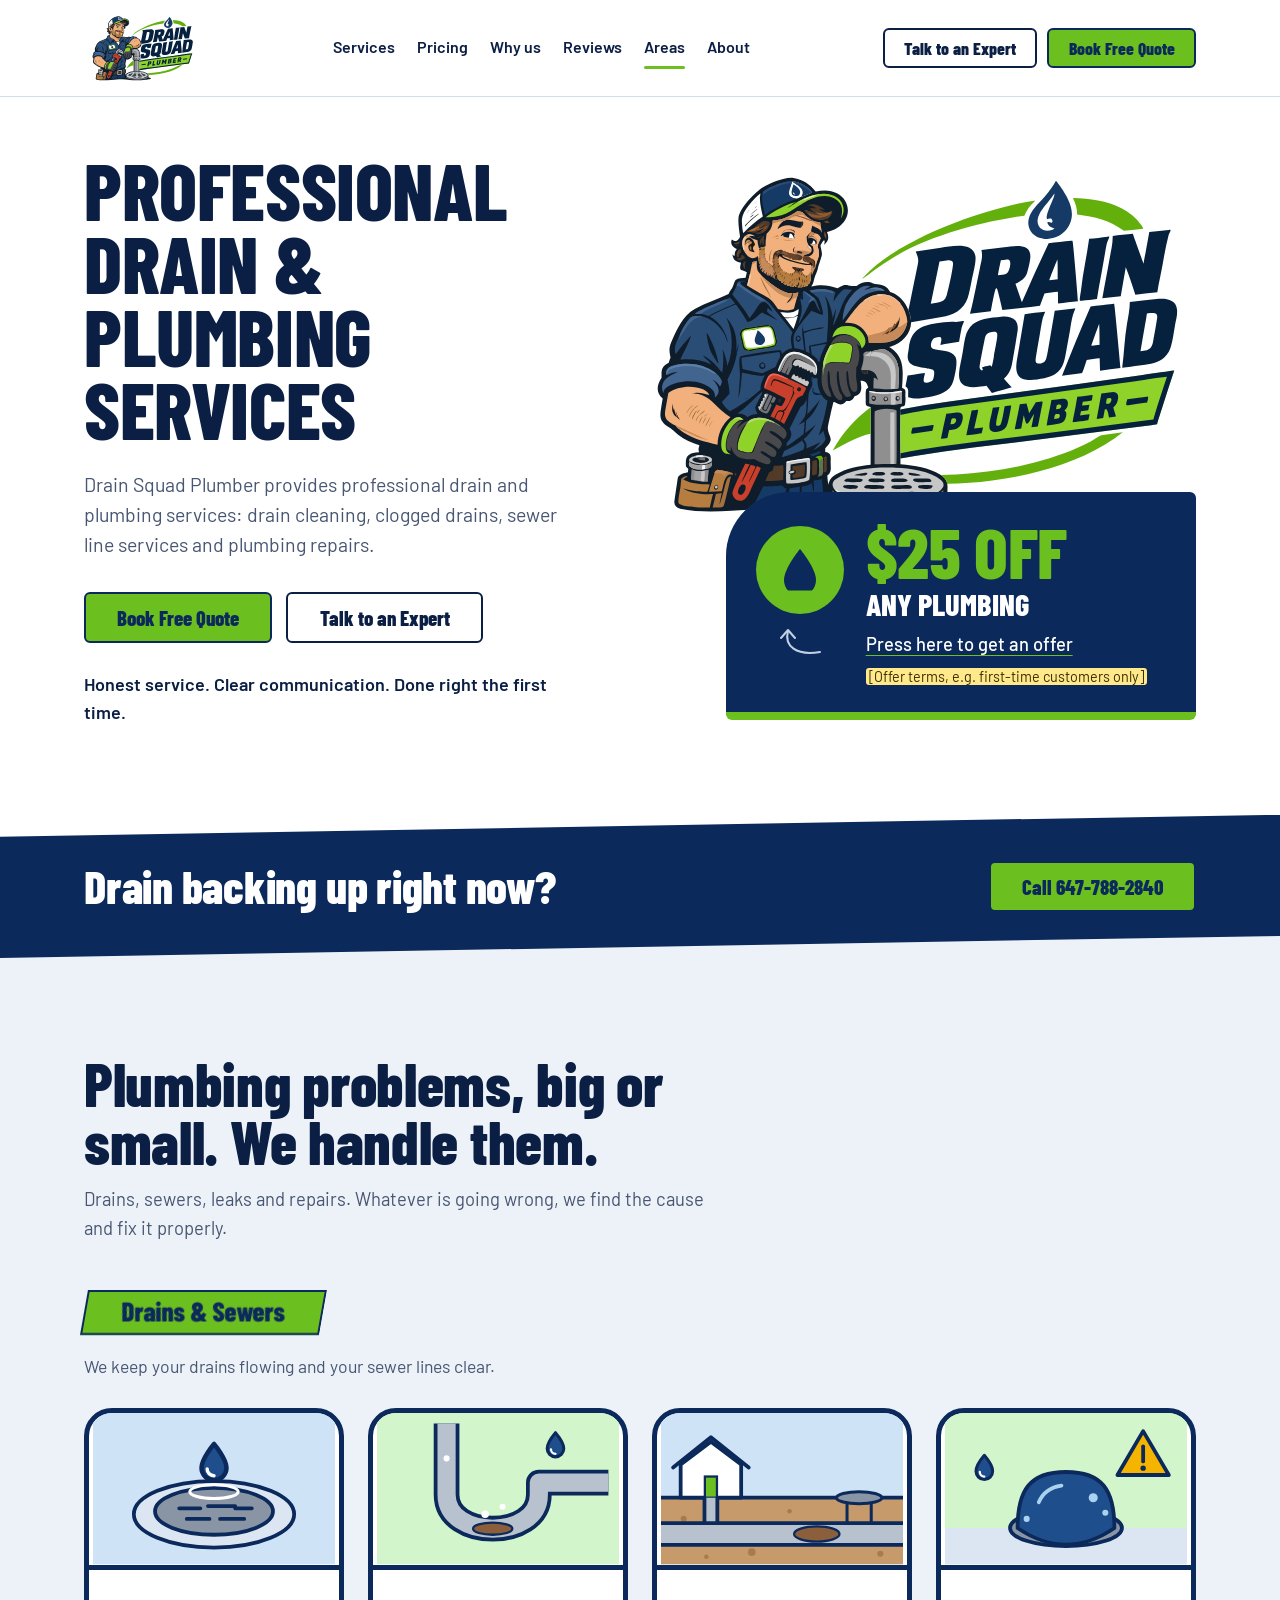
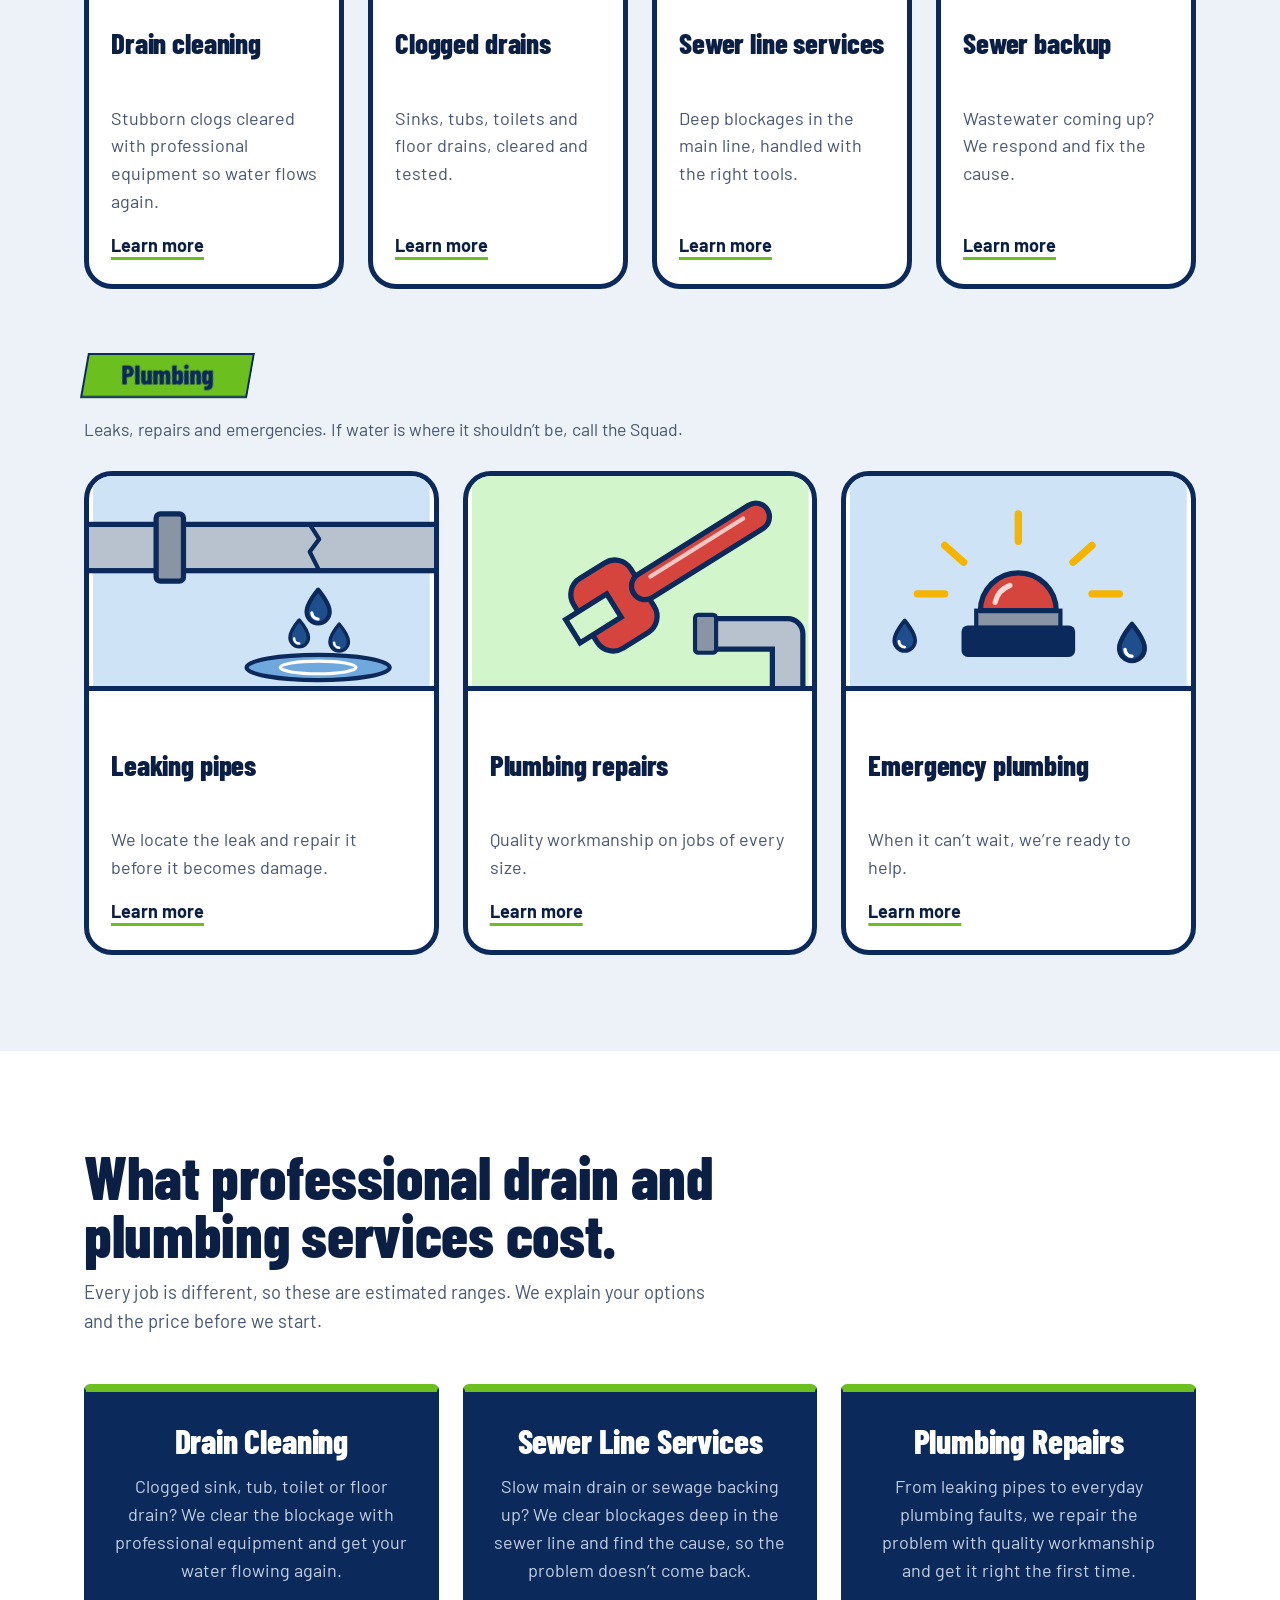
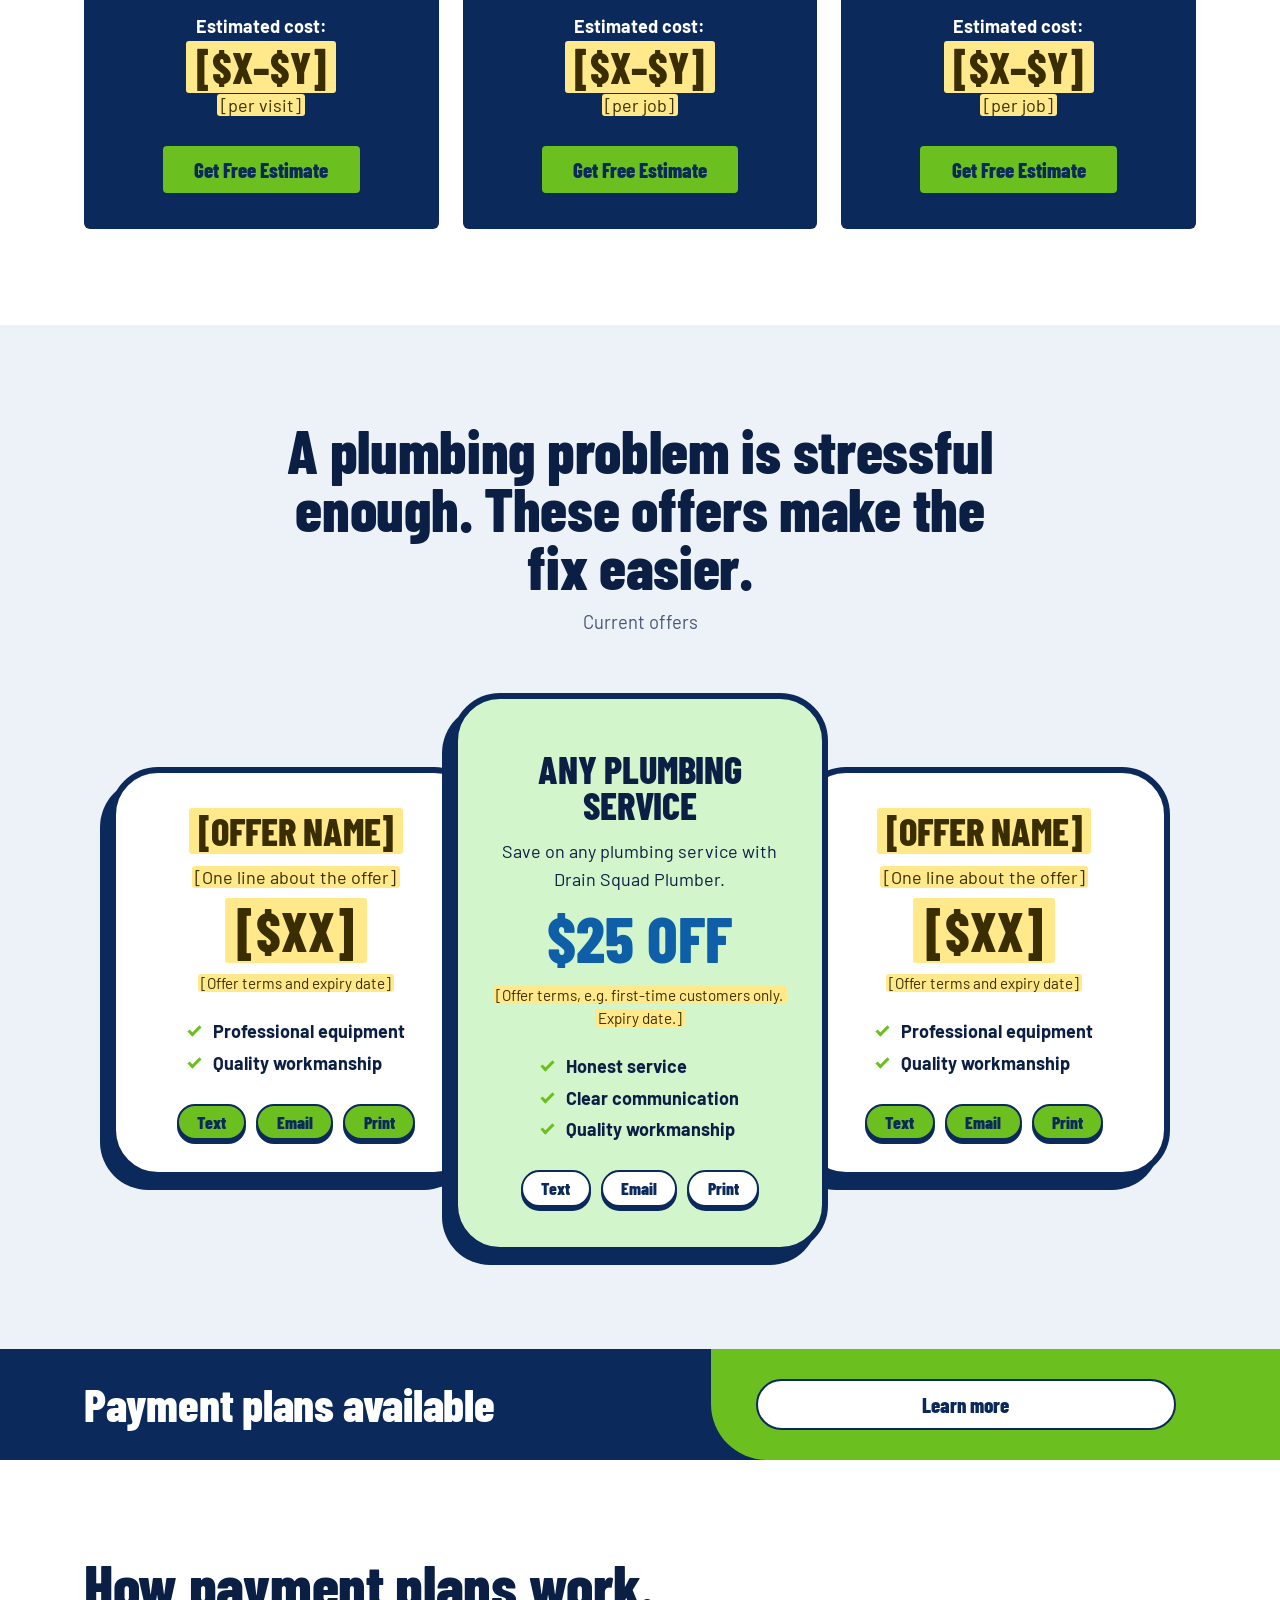
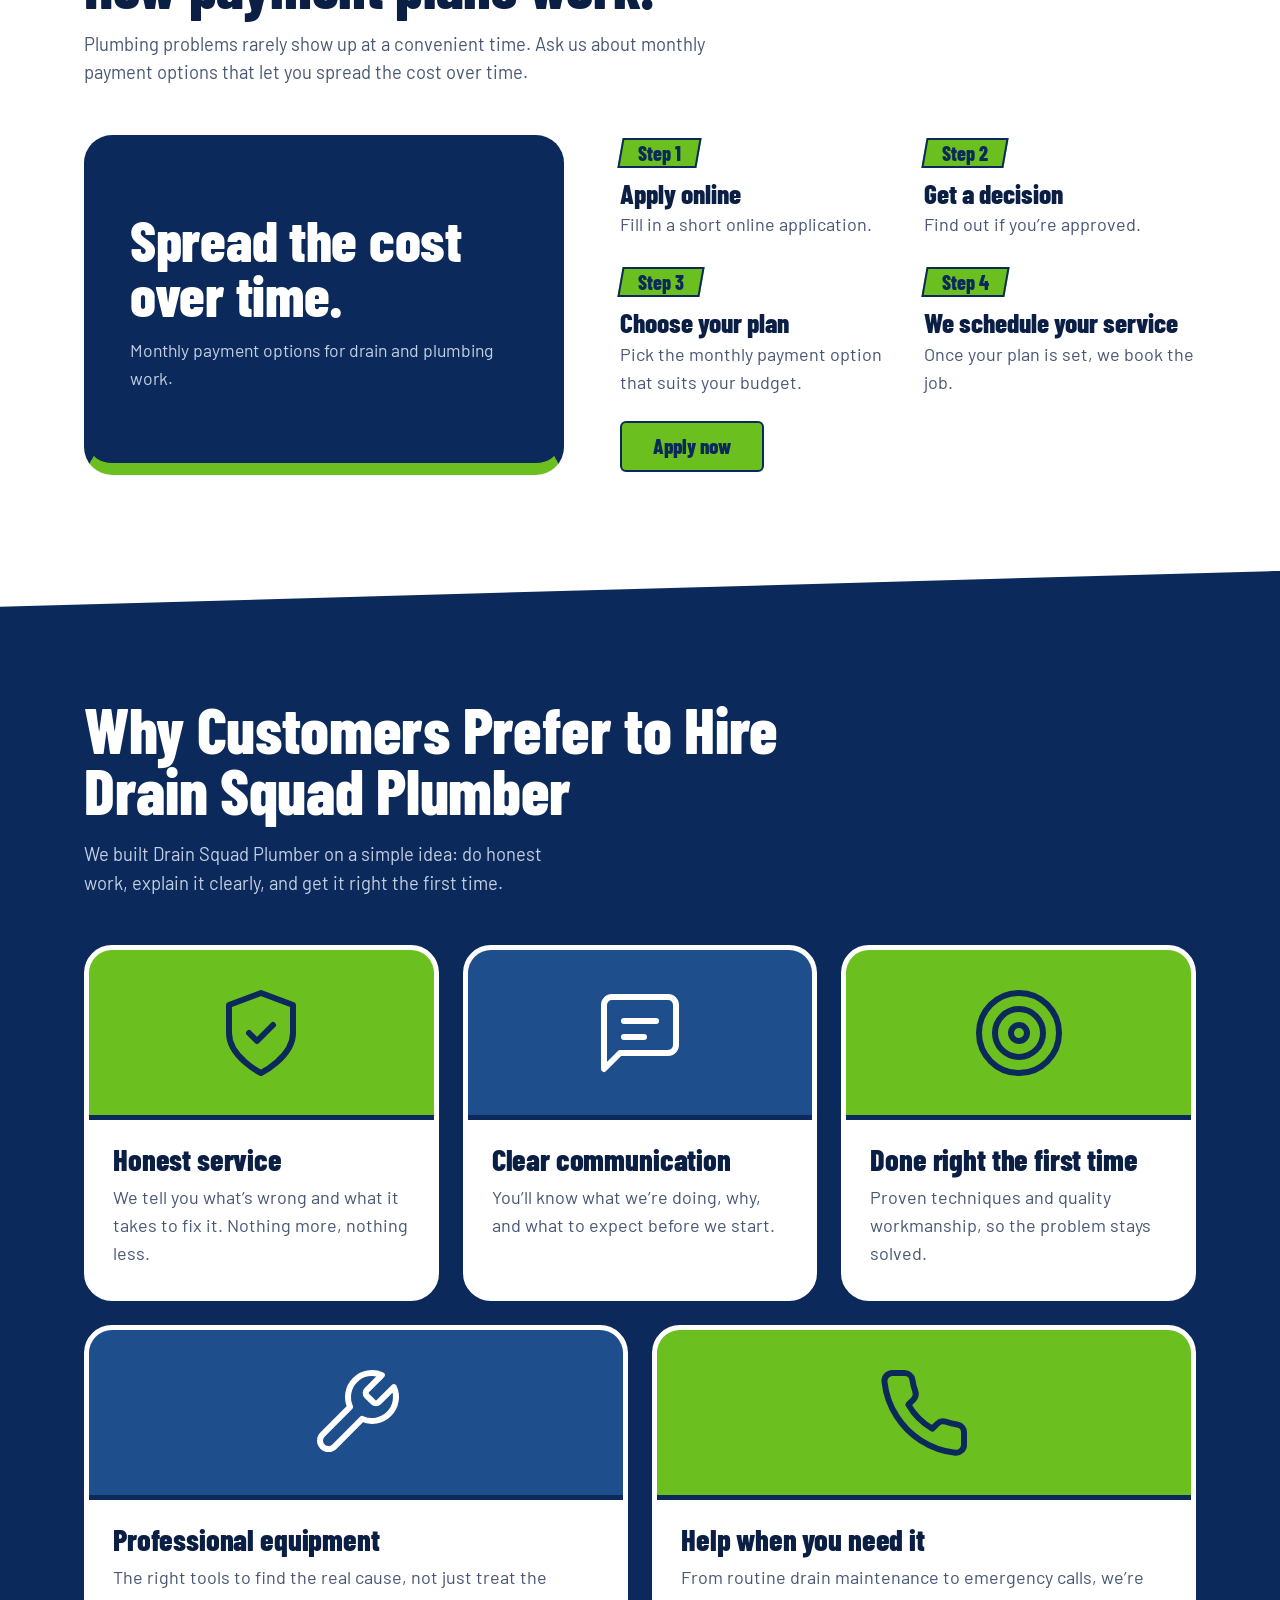
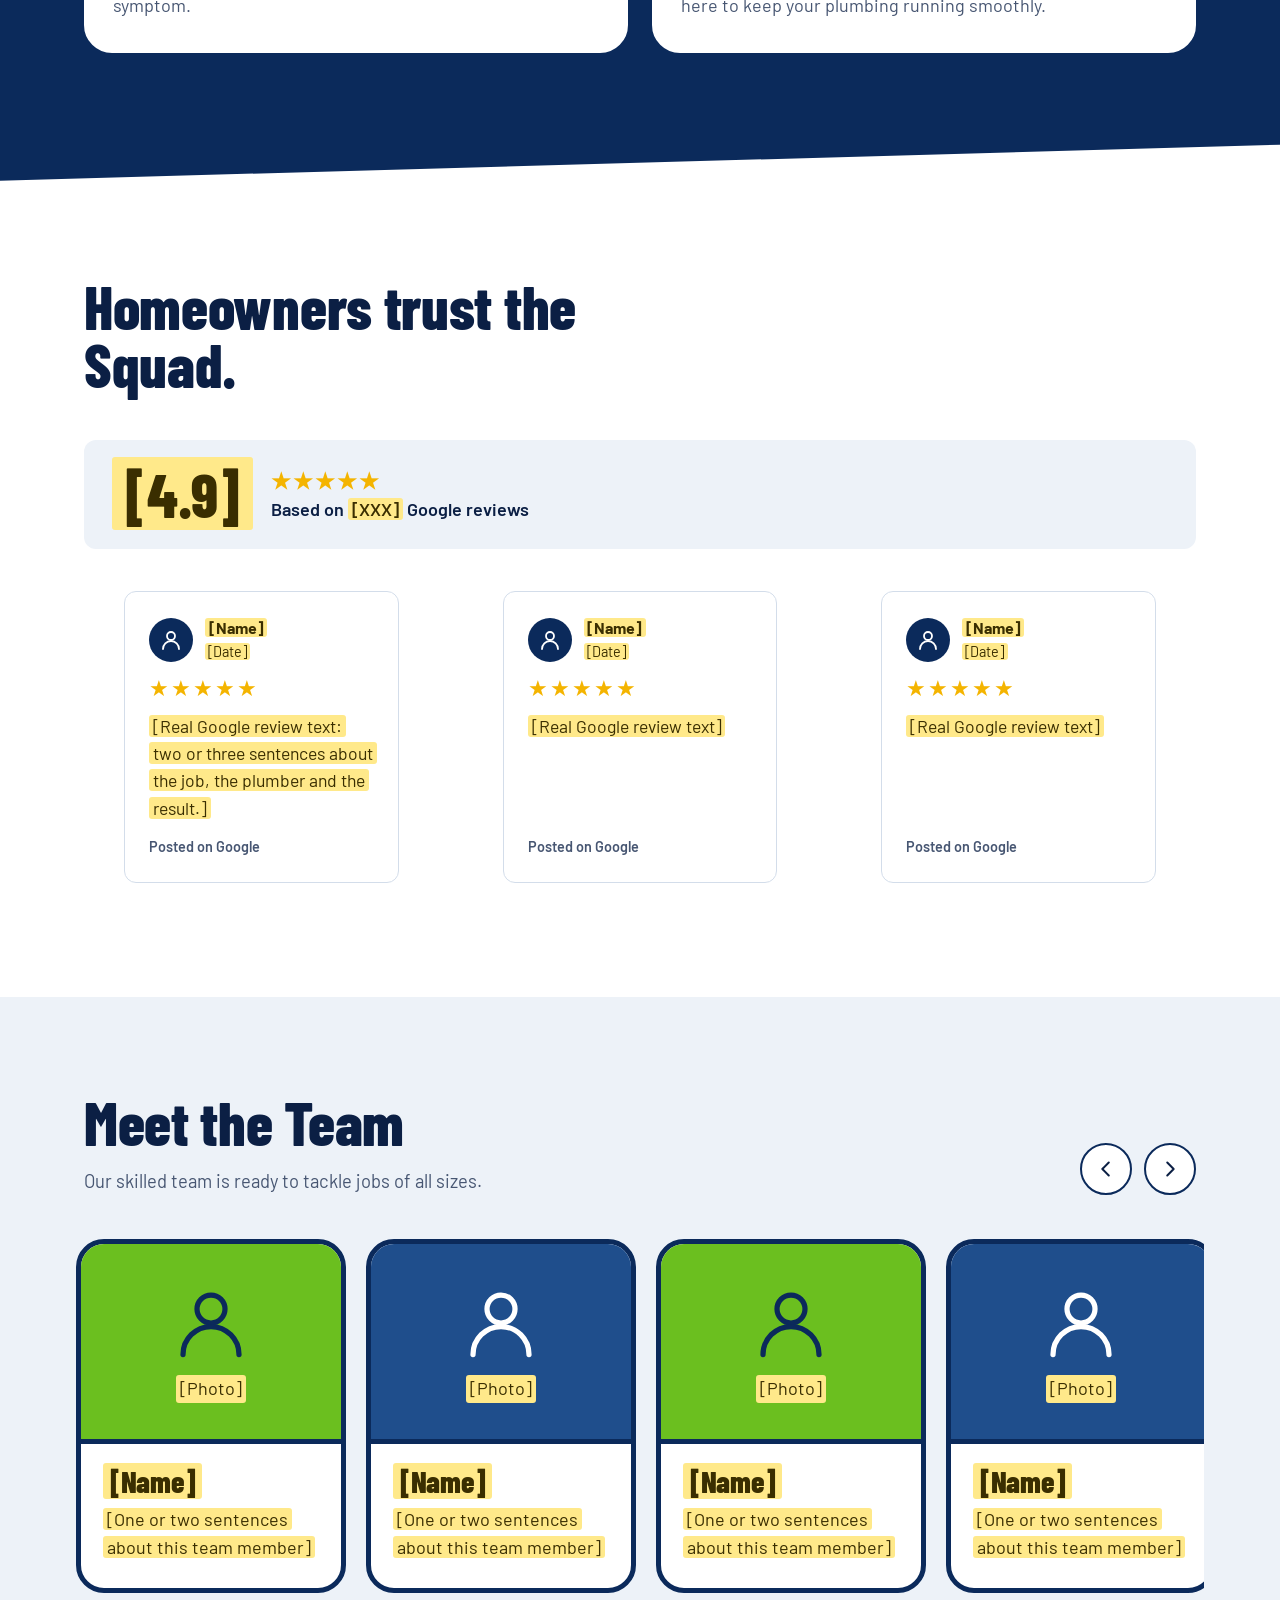
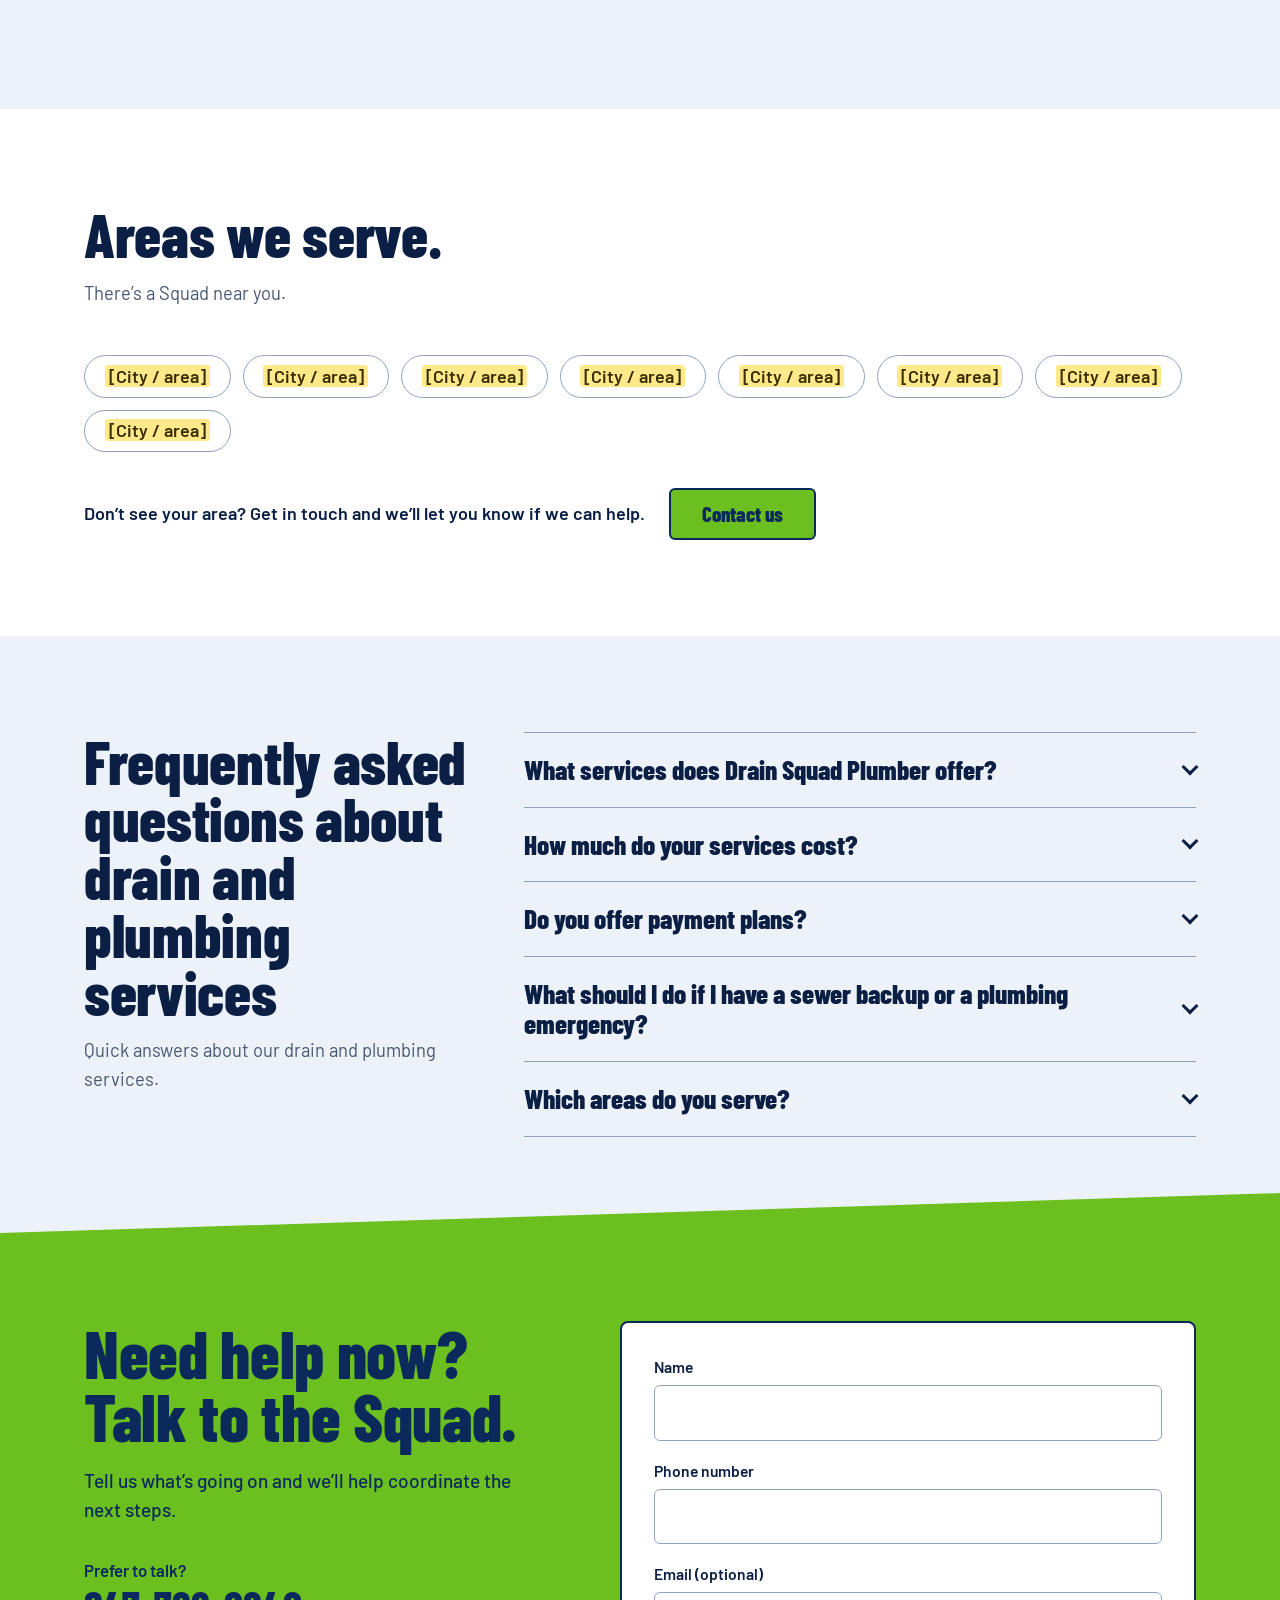
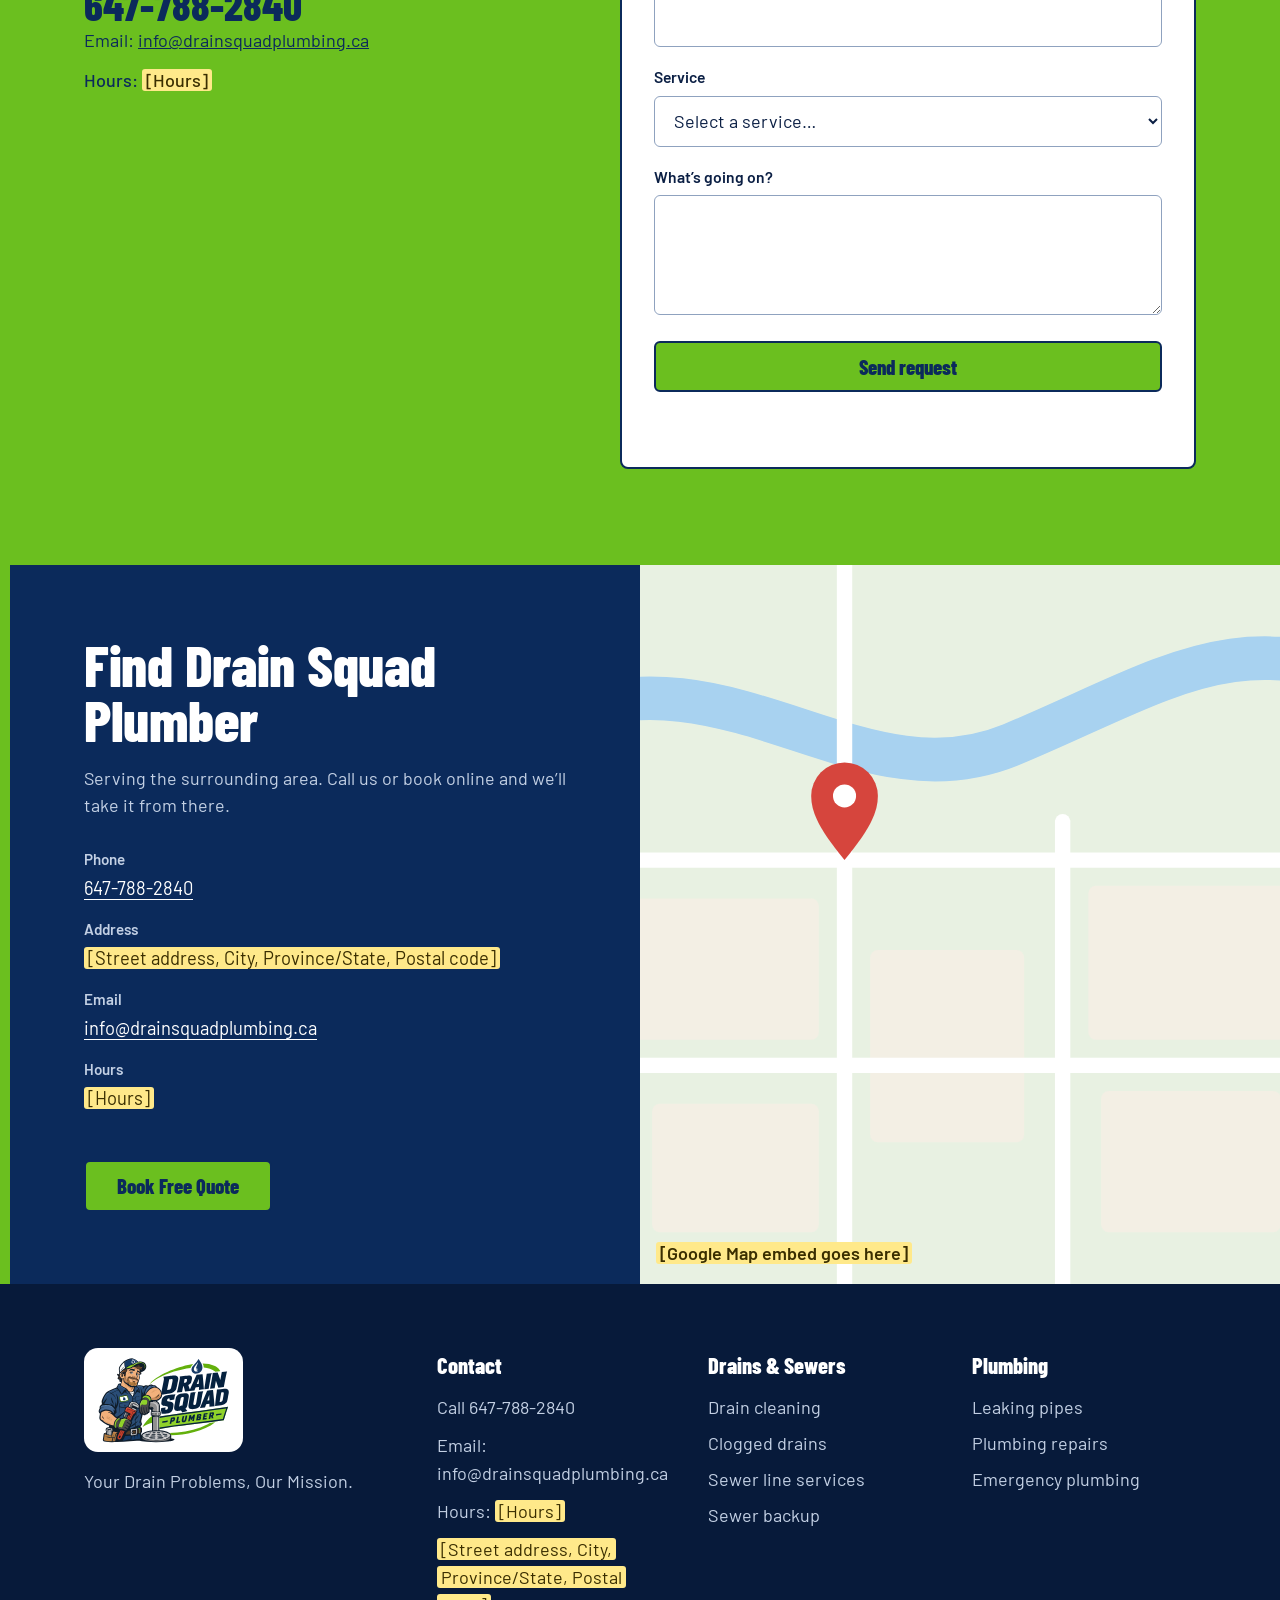
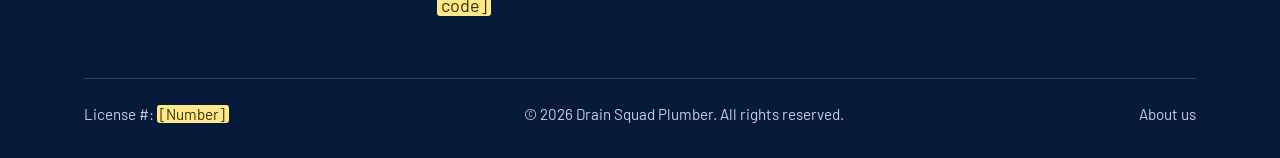
==== commit fb375619: "feat: Add mobile navigation, contact info, and responsive UI improvements - Replace italic Barlow Co" ====
--- a/index.html
+++ b/index.html
@@ -28,7 +28,7 @@
 <meta name="twitter:image" content="https://www.example.com/og-image.png">
 <link rel="preconnect" href="https://fonts.googleapis.com">
 <link rel="preconnect" href="https://fonts.gstatic.com" crossorigin>
-<link href="https://fonts.googleapis.com/css2?family=Barlow+Condensed:ital,wght@1,700;1,800&family=Barlow:wght@400;500;600;700&display=swap" rel="stylesheet">
+<link href="https://fonts.googleapis.com/css2?family=Barlow+Condensed:wght@700;800&family=Barlow:wght@400;500;600;700&display=swap" rel="stylesheet">
 <link rel="stylesheet" href="style.css">
 <script type="application/ld+json">
 {
@@ -111,7 +111,9 @@
             }
           }
         ]
-      }
+      },
+      "telephone": "+16477882840",
+      "email": "info@drainsquadplumbing.ca"
     },
     {
       "@type": "WebSite",
@@ -302,12 +304,13 @@
     <a class="brand" href="index.html" aria-label="Drain Squad Plumber, home">
       <img class="logo-art" src="logo.svg" width="1380" height="900" alt="" aria-hidden="true">
     </a>
-    <nav class="nav" aria-label="Primary">
+    <nav class="nav" id="primary-nav" aria-label="Primary">
       <a href="index.html#services">Services</a><a href="index.html#pricing">Pricing</a><a href="index.html#why">Why us</a><a href="index.html#reviews">Reviews</a><a href="index.html#areas">Areas</a><a href="about.html">About</a>
     </nav>
     <div class="header-actions">
-      <a class="btn btn-ghost" href="#contact">Talk to an Expert</a>
+      <a class="btn btn-ghost" href="tel:+16477882840">Talk to an Expert</a>
       <a class="btn btn-primary" href="#contact">Book Free Quote</a>
+      <button class="nav-toggle" type="button" aria-expanded="false" aria-controls="primary-nav" aria-label="Open menu"><span></span><span></span><span></span></button>
     </div>
   </div>
 </header>
@@ -321,7 +324,7 @@
         <p class="hero-sub">Drain Squad Plumber provides professional drain and plumbing services: drain cleaning, clogged drains, sewer line services and plumbing repairs.</p>
         <div class="hero-actions">
           <a class="btn btn-primary" href="#contact">Book Free Quote</a>
-          <a class="btn btn-ghost" href="#contact">Talk to an Expert</a>
+          <a class="btn btn-ghost" href="tel:+16477882840">Talk to an Expert</a>
         </div>
         <p class="hero-promise">Honest service. Clear communication. Done right the first time.</p>
       </div>
@@ -344,7 +347,7 @@
   <section class="strip" aria-label="Call us">
     <div class="wrap">
       <p class="display">Drain backing up right now?</p>
-      <a class="btn btn-primary" href="#contact">Talk to an Expert</a>
+      <a class="btn btn-primary" href="tel:+16477882840">Call 647-788-2840</a>
     </div>
   </section>
 
@@ -602,8 +605,9 @@
         <h2 class="display" id="contact-h">Need help now? Talk to the Squad.</h2>
         <p class="contact-lead">Tell us what’s going on and we’ll help coordinate the next steps.</p>
         <p class="contact-call">Prefer to talk?
-          <a href="#contact"><span class="ph">[Phone]</span></a>
+          <a href="tel:+16477882840">647-788-2840</a>
         </p>
+        <p class="contact-email">Email: <a href="mailto:info@drainsquadplumbing.ca">info@drainsquadplumbing.ca</a></p>
         <p class="contact-hours">Hours: <span class="ph">[Hours]</span></p>
       </div>
       <div class="form-card">
@@ -650,8 +654,9 @@
       <h2 class="display" id="loc-title">Find Drain Squad Plumber</h2>
       <p class="locate-lead">Serving the surrounding area. Call us or book online and we’ll take it from there.</p>
       <dl class="locate-list">
-        <div><dt>Phone</dt><dd><a href="#contact"><span class="ph">[Phone]</span></a></dd></div>
+        <div><dt>Phone</dt><dd><a href="tel:+16477882840">647-788-2840</a></dd></div>
         <div><dt>Address</dt><dd><span class="ph">[Street address, City, Province/State, Postal code]</span></dd></div>
+        <div><dt>Email</dt><dd><a href="mailto:info@drainsquadplumbing.ca">info@drainsquadplumbing.ca</a></dd></div>
         <div><dt>Hours</dt><dd><span class="ph">[Hours]</span></dd></div>
       </dl>
       <a class="btn btn-primary" href="#contact">Book Free Quote</a>
@@ -682,7 +687,7 @@
       </div>
       <div class="footer-contact">
         <h2>Contact</h2>
-        <p>Call <span class="ph">[Phone]</span></p><p>Hours: <span class="ph">[Hours]</span></p><p><span class="ph">[Street address, City, Province/State, Postal code]</span></p>
+        <p>Call <a href="tel:+16477882840">647-788-2840</a></p><p>Email: <a href="mailto:info@drainsquadplumbing.ca">info@drainsquadplumbing.ca</a></p><p>Hours: <span class="ph">[Hours]</span></p><p><span class="ph">[Street address, City, Province/State, Postal code]</span></p>
       </div>
       <div>
         <h2>Drains &amp; Sewers</h2>
@@ -711,6 +716,10 @@
     </div>
   </div>
 </footer>
+<div class="mobile-bar">
+  <a class="btn btn-ghost" href="tel:+16477882840">Call us</a>
+  <a class="btn btn-primary" href="#contact">Free Quote</a>
+</div>
 
 <script src="script.js" defer></script>
 </body>
--- a/style.css
+++ b/style.css
@@ -37,12 +37,12 @@
 ul{margin:0;padding:0;list-style:none}
 h1,h2,h3,p{margin:0}
 .wrap{max-width:1160px;margin:0 auto;padding:0 24px}
-.display{font-family:var(--display);font-style:italic;font-weight:800;line-height:.95;letter-spacing:-.005em}
+.display{font-family:var(--display);font-weight:800;line-height:.95;letter-spacing:-.005em}
 .ph{background:var(--ph-bg);color:var(--ph-ink);padding:0 .22em;border-radius:3px;-webkit-box-decoration-break:clone;box-decoration-break:clone}
 :focus-visible{outline:3px solid var(--link);outline-offset:3px}
 
 /* Buttons */
-.btn{display:inline-flex;align-items:center;justify-content:center;gap:.5em;padding:.62em 1.5em .55em;font-family:var(--display);font-style:italic;font-weight:800;font-size:1.3rem;line-height:1.1;text-decoration:none;border:2px solid var(--navy);border-radius:6px;cursor:pointer;transition:transform .15s ease,background-color .15s ease}
+.btn{display:inline-flex;align-items:center;justify-content:center;gap:.5em;padding:.62em 1.5em .55em;font-family:var(--display);font-weight:800;font-size:1.3rem;line-height:1.1;text-decoration:none;border:2px solid var(--navy);border-radius:6px;cursor:pointer;transition:transform .15s ease,background-color .15s ease}
 .btn:hover{transform:translateY(-2px)}
 .btn-primary{background:var(--green);color:var(--on-green)}
 .btn-primary:hover{background:var(--green-hover)}
@@ -56,8 +56,8 @@
 .brand{display:flex;align-items:center;gap:10px;text-decoration:none;color:var(--ink)}
 .brand svg{width:26px;height:auto;flex:none}
 .brand .logo-art{width:auto;height:76px;aspect-ratio:1380/900;padding:4px 8px;background:#fff;border-radius:10px}
-.brand-main{font-family:var(--display);font-style:italic;font-weight:800;font-size:2rem;line-height:1;text-transform:uppercase}
-.brand-tag{display:inline-block;background:var(--green);color:var(--on-green);border:2px solid var(--navy);padding:.1em .7em;font-family:var(--display);font-style:italic;font-weight:800;font-size:1rem;line-height:1.1;text-transform:uppercase;transform:skewX(-10deg)}
+.brand-main{font-family:var(--display);font-weight:800;font-size:2rem;line-height:1;text-transform:uppercase}
+.brand-tag{display:inline-block;background:var(--green);color:var(--on-green);border:2px solid var(--navy);padding:.1em .7em;font-family:var(--display);font-weight:800;font-size:1rem;line-height:1.1;text-transform:uppercase;transform:skewX(-10deg)}
 .nav{display:flex;gap:22px;font-weight:600;font-size:1rem;white-space:nowrap}
 .nav a{text-decoration:none;padding:6px 0;border-bottom:2px solid transparent}
 .nav a:hover{border-bottom-color:var(--green)}
@@ -65,7 +65,7 @@
 .header-actions .btn{font-size:1.1rem;padding:.5em 1.1em .45em;white-space:nowrap}
 
 /* Hero */
-.hero{padding:56px 0 88px}
+.hero{--bg:#ffffff;--bg-alt:#EDF2F8;--panel:#ffffff;--ink:#0B1F44;--ink-soft:#475672;--line:#D3DDEA;--navy:#0B2A5B;--link:#1F4E8C;background:#ffffff;color:#0B1F44;padding:56px 0 88px}
 .hero .wrap{display:grid;grid-template-columns:.95fr 1.05fr;gap:48px;align-items:center}
 .hero h1{font-size:clamp(2.6rem,6.2vw,5.2rem);text-transform:uppercase;color:var(--ink);line-height:.92}
 .hero-sub{margin-top:24px;max-width:31em;font-size:1.22rem;color:var(--ink-soft)}
@@ -80,14 +80,16 @@
 .promo-badge{grid-area:badge;display:grid;place-items:center;width:88px;height:88px;border-radius:50%;background:var(--green);color:var(--on-green)}
 .promo-badge svg{width:32px;height:auto;fill:currentColor}
 .promo-amount{grid-area:amount;align-self:end;font-size:clamp(3.2rem,6vw,4.4rem);line-height:.9;color:var(--green);text-transform:uppercase}
-.promo-what{grid-area:what;align-self:start;margin-top:6px;font-family:var(--display);font-style:italic;font-weight:800;font-size:1.9rem;line-height:1;text-transform:uppercase}
+.promo-what{grid-area:what;align-self:start;margin-top:6px;font-family:var(--display);font-weight:800;font-size:1.9rem;line-height:1;text-transform:uppercase}
 .promo-arrow{grid-area:arrow;justify-self:center;width:52px;height:30px;margin-top:8px;fill:none;stroke:var(--on-navy-soft);stroke-width:2;stroke-linecap:round;stroke-linejoin:round}
 .promo-cta{grid-area:cta;margin-top:10px;font-size:1.15rem;font-weight:500;text-decoration:underline;text-decoration-color:var(--green);text-underline-offset:4px}
 .promo:hover .promo-cta{text-decoration-thickness:3px}
 .promo-terms{grid-area:terms;margin-top:8px;font-size:.9rem}
 
 /* Call strip */
-.strip{background:var(--navy);color:var(--on-navy);padding:46px 0;clip-path:polygon(0 22px,100% 0,100% calc(100% - 22px),0 100%)}
+.strip{position:relative;background:linear-gradient(to bottom,#ffffff 50%,var(--bg-alt) 50%);color:var(--on-navy);padding:46px 0}
+.strip::before{content:"";position:absolute;inset:0;background:var(--navy);clip-path:polygon(0 22px,100% 0,100% calc(100% - 22px),0 100%)}
+.strip .wrap{position:relative}
 .strip .wrap{display:flex;align-items:center;justify-content:space-between;gap:24px;flex-wrap:wrap}
 .strip p{font-size:clamp(1.9rem,4vw,2.9rem)}
 
@@ -101,12 +103,12 @@
 .services{background:var(--bg-alt)}
 .panels{display:grid;grid-template-columns:1.1fr .9fr;gap:28px;align-items:start}
 .panel{background:var(--panel);border:1px solid var(--line);border-radius:6px;padding:32px 32px 12px}
-.ribbon{display:inline-block;background:var(--green);color:var(--on-green);border:2px solid var(--navy);padding:.2em 1.3em;transform:skewX(-10deg);font-family:var(--display);font-style:italic;font-weight:800;font-size:1.7rem;line-height:1.1}
+.ribbon{display:inline-block;background:var(--green);color:var(--on-green);border:2px solid var(--navy);padding:.2em 1.3em;transform:skewX(-10deg);font-family:var(--display);font-weight:800;font-size:1.7rem;line-height:1.1}
 .ribbon span{display:inline-block;transform:skewX(10deg)}
 .panel-lead{margin:20px 0 20px;font-size:1.1rem;color:var(--ink-soft)}
 .rows li{display:grid;grid-template-columns:22px 1fr;gap:14px;padding:20px 0;border-top:1px solid var(--line)}
 .rows .drop{width:18px;height:auto;margin-top:6px;fill:var(--drop)}
-.rows strong{display:block;font-family:var(--display);font-style:italic;font-weight:800;font-size:1.7rem;line-height:1.05;color:var(--ink)}
+.rows strong{display:block;font-family:var(--display);font-weight:800;font-size:1.7rem;line-height:1.05;color:var(--ink)}
 .rows span{display:block;margin-top:4px;color:var(--ink-soft)}
 
 /* Pricing */
@@ -115,7 +117,7 @@
 .price-card h3{font-size:2.1rem;line-height:1}
 .price-card .desc{margin-top:16px;flex:1;color:var(--on-navy-soft)}
 .price-label{margin-top:28px;font-weight:700}
-.price{margin-top:4px;font-family:var(--display);font-style:italic;font-weight:800;font-size:2.7rem;line-height:1.05;color:var(--green)}
+.price{margin-top:4px;font-family:var(--display);font-weight:800;font-size:2.7rem;line-height:1.05;color:var(--green)}
 .price-unit{margin-top:2px;color:var(--on-navy-soft)}
 .price-card .btn{margin-top:24px}
 .price-note{margin-top:28px;max-width:44rem;color:var(--ink-soft)}
@@ -132,9 +134,9 @@
 .offer-feature{z-index:2;padding:52px 34px 40px;background:#D3F5CC;color:#0B1F44}
 .offer h3{font-size:clamp(1.9rem,3vw,2.5rem);text-transform:uppercase;line-height:.95}
 .offer-desc{margin-top:14px}
-.offer-price{margin-top:12px;font-family:var(--display);font-style:italic;font-weight:800;font-size:3.4rem;line-height:1;text-transform:uppercase}
+.offer-price{margin-top:12px;font-family:var(--display);font-weight:800;font-size:3.4rem;line-height:1;text-transform:uppercase}
 .offer-feature .offer-price{color:#0F5FA8;font-size:4rem}
-.offer-terms{margin-top:14px;font-style:italic;font-size:.95rem;color:var(--ink-soft)}
+.offer-terms{margin-top:14px;font-size:.95rem;color:var(--ink-soft)}
 .offer-feature .offer-terms{color:#2B3F66}
 .offer-checks{display:inline-block;margin:18px auto 22px;text-align:left}
 .offer-checks li{position:relative;margin:4px 0;padding-left:26px;font-weight:700}
@@ -161,9 +163,9 @@
 .how-panel h3{font-size:clamp(2.4rem,4.6vw,3.6rem)}
 .how-panel p{margin-top:16px;color:var(--on-navy-soft);font-size:1.1rem}
 .steps{display:grid;grid-template-columns:1fr 1fr;gap:28px 32px}
-.step-tag{display:inline-block;background:var(--green);color:var(--on-green);border:2px solid var(--navy);padding:.05em .8em;font-family:var(--display);font-style:italic;font-weight:800;font-size:1.25rem;line-height:1.2;transform:skewX(-10deg)}
+.step-tag{display:inline-block;background:var(--green);color:var(--on-green);border:2px solid var(--navy);padding:.05em .8em;font-family:var(--display);font-weight:800;font-size:1.25rem;line-height:1.2;transform:skewX(-10deg)}
 .step-tag span{display:inline-block;transform:skewX(10deg)}
-.step strong{display:block;margin-top:10px;font-family:var(--display);font-style:italic;font-weight:800;font-size:1.7rem;line-height:1.05}
+.step strong{display:block;margin-top:10px;font-family:var(--display);font-weight:800;font-size:1.7rem;line-height:1.05}
 .step p{margin-top:4px;color:var(--ink-soft)}
 .how-note{margin-top:32px;font-weight:600}
 .how-cta{margin-top:24px}
@@ -205,7 +207,7 @@
 .points li{display:grid;grid-template-columns:22px 1fr;gap:16px;padding:22px 0;border-top:1px solid rgba(255,255,255,.2)}
 .points li:last-child{border-bottom:1px solid rgba(255,255,255,.2)}
 .points .drop{width:18px;height:auto;margin-top:6px;fill:var(--green)}
-.points strong{display:block;font-family:var(--display);font-style:italic;font-weight:800;font-size:1.9rem;line-height:1.05}
+.points strong{display:block;font-family:var(--display);font-weight:800;font-size:1.9rem;line-height:1.05}
 .points span{display:block;margin-top:4px;color:var(--on-navy-soft)}
 
 /* Reviews */
@@ -289,7 +291,7 @@
 .svc-over .lead{margin-top:18px;max-width:40em;color:var(--on-navy-soft);font-size:1.15rem}
 .svc-why{display:grid;grid-template-columns:repeat(3,1fr);gap:28px;margin-top:48px}
 .svc-why>div{border-top:4px solid var(--green);padding-top:16px}
-.svc-why h3{display:block;font-family:var(--display);font-style:italic;font-weight:800;font-size:1.8rem;line-height:1.05}
+.svc-why h3{display:block;font-family:var(--display);font-weight:800;font-size:1.8rem;line-height:1.05}
 .svc-why p{margin-top:6px;color:var(--on-navy-soft)}
 .svc .faq{background:var(--bg)}
 
@@ -299,7 +301,7 @@
 .contact h2{font-size:clamp(2.6rem,5.2vw,4.2rem)}
 .contact-lead{margin-top:18px;font-size:1.2rem;max-width:24em;font-weight:500}
 .contact-call{margin-top:32px;font-size:1.05rem;font-weight:600}
-.contact-call a{display:block;font-family:var(--display);font-style:italic;font-weight:800;font-size:2.6rem;line-height:1.05;text-decoration:none}
+.contact-call a{display:block;font-family:var(--display);font-weight:800;font-size:2.6rem;line-height:1.05;text-decoration:none}
 .contact-hours{margin-top:12px;font-weight:500}
 .form-card{background:var(--bg);color:var(--ink);border:2px solid var(--navy);border-radius:8px;padding:32px}
 .field{margin-bottom:18px}
@@ -318,7 +320,7 @@
 .site-footer .brand .logo-art{height:104px;padding:8px 14px;border-radius:14px}
 .footer-grid{display:grid;grid-template-columns:1.4fr 1fr 1fr 1fr;gap:40px}
 .footer-tagline{margin-top:16px;color:var(--on-navy-soft);max-width:18em}
-.site-footer h2{font-family:var(--display);font-style:italic;font-weight:800;font-size:1.4rem;margin-bottom:12px}
+.site-footer h2{font-family:var(--display);font-weight:800;font-size:1.4rem;margin-bottom:12px}
 .site-footer li{margin-bottom:8px}
 .site-footer a{text-decoration:none;color:var(--on-navy-soft)}
 .site-footer a:hover{color:var(--on-navy);text-decoration:underline}
@@ -389,7 +391,7 @@
 
 /* FAQ accordion: answers always stay in the DOM; without JS they are open */
 .faq-item h3{margin:0;font-size:inherit;line-height:inherit}
-.faq-trigger{display:flex;align-items:center;justify-content:space-between;gap:20px;width:100%;padding:22px 0;background:none;border:0;color:inherit;font-family:var(--display);font-style:italic;font-weight:800;font-size:1.7rem;line-height:1.1;text-align:left;cursor:pointer}
+.faq-trigger{display:flex;align-items:center;justify-content:space-between;gap:20px;width:100%;padding:22px 0;background:none;border:0;color:inherit;font-family:var(--display);font-weight:800;font-size:1.7rem;line-height:1.1;text-align:left;cursor:pointer}
 .faq-trigger::after{content:"";flex:none;width:12px;height:12px;margin-top:-6px;border-right:3px solid var(--ink);border-bottom:3px solid var(--ink);transform:rotate(45deg);transition:transform .2s ease}
 .faq-trigger[aria-expanded="true"]::after{margin-top:6px;transform:rotate(-135deg)}
 .faq-answer{display:grid;grid-template-rows:0fr;transition:grid-template-rows .25s ease}
@@ -401,3 +403,68 @@
 .no-js .faq-answer .inner{visibility:visible}
 @media (prefers-reduced-motion:reduce){.faq-answer,.faq-answer .inner,.faq-trigger::after{transition:none}}
 
+/* ───────── mobile menu + sticky call bar ───────── */
+.nav-toggle{display:none;width:46px;height:46px;padding:0;border:2px solid var(--ink);border-radius:8px;background:transparent;cursor:pointer;flex-direction:column;align-items:center;justify-content:center;gap:5px}
+.nav-toggle span{display:block;width:22px;height:3px;background:var(--ink);border-radius:2px;transition:transform .25s ease,opacity .2s ease}
+.nav-toggle[aria-expanded="true"] span:nth-child(1){transform:translateY(8px) rotate(45deg)}
+.nav-toggle[aria-expanded="true"] span:nth-child(2){opacity:0}
+.nav-toggle[aria-expanded="true"] span:nth-child(3){transform:translateY(-8px) rotate(-45deg)}
+.mobile-bar{display:none}
+@media (max-width:980px){
+  .js .nav-toggle{display:flex}
+  .js .nav{position:absolute;left:0;right:0;top:100%;flex-direction:column;gap:0;padding:8px 24px 20px;background:var(--bg);border-bottom:1px solid var(--line);box-shadow:0 14px 24px rgba(11,31,68,.16);opacity:0;visibility:hidden;translate:0 -8px;transition:opacity .2s ease,translate .2s ease,visibility 0s .2s}
+  .js .nav.is-open{opacity:1;visibility:visible;translate:0 0;transition-delay:0s}
+  .js .nav a{padding:16px 4px;font-size:1.15rem;border-bottom:1px solid var(--line)}
+  .js .nav a::after{display:none}
+}
+@media (max-width:760px){
+  .mobile-bar{position:fixed;left:0;right:0;bottom:0;z-index:40;display:grid;grid-template-columns:1fr 1fr;gap:10px;padding:10px 14px calc(10px + env(safe-area-inset-bottom,0px));background:var(--bg);border-top:1px solid var(--line);box-shadow:0 -8px 20px rgba(11,31,68,.14)}
+  .mobile-bar .btn{width:100%;font-size:1.2rem;animation:none}
+  body{padding-bottom:78px}
+}
+
+/* ───────── animations (uses `translate`, so existing transforms are untouched) ───────── */
+@keyframes rise{from{opacity:0;translate:0 28px}to{opacity:1;translate:0 0}}
+@keyframes pop{from{opacity:0;scale:.92}to{opacity:1;scale:1}}
+@keyframes bob{0%,100%{translate:0 0}50%{translate:0 -10px}}
+@keyframes pulse-ring{0%{box-shadow:0 0 0 0 rgba(107,191,31,.55)}70%{box-shadow:0 0 0 14px rgba(107,191,31,0)}100%{box-shadow:0 0 0 0 rgba(107,191,31,0)}}
+
+/* hero entrance on load */
+.hero .hero-left>*,.hero h1,.hero-sub,.hero-actions,.hero-promise,.svc-hero h1,.svc-sub,.svc-hero .hero-actions{animation:rise .7s cubic-bezier(.2,.7,.2,1) both}
+.hero-sub,.svc-sub{animation-delay:.12s}
+.hero-actions{animation-delay:.24s}
+.hero-promise{animation-delay:.34s}
+.hero-right{animation:pop .9s cubic-bezier(.2,.7,.2,1) .15s both}
+.hero-right img,.hero-right svg{animation:bob 6s ease-in-out 1.2s infinite}
+
+/* header */
+.site-header{transition:box-shadow .25s ease}
+.site-header.is-scrolled{box-shadow:0 6px 18px rgba(11,31,68,.14)}
+.nav a{position:relative}
+.nav a::after{content:"";position:absolute;left:0;right:0;bottom:-4px;height:3px;background:var(--green);border-radius:2px;scale:0 1;transform-origin:left;transition:scale .25s ease}
+.nav a:hover::after,.nav a:focus-visible::after,.nav a.is-active::after{scale:1 1}
+
+/* buttons and cards */
+.btn{transition:translate .18s ease,box-shadow .18s ease,background-color .18s ease,color .18s ease}
+.btn:hover{translate:0 -3px;box-shadow:0 8px 16px rgba(11,31,68,.2)}
+.btn:active{translate:0 0;box-shadow:none}
+.header-actions .btn-primary,.hero-actions .btn-primary{animation:pulse-ring 2.6s ease-out 1.5s infinite}
+.svc-card,.price-card,.review,.offer,.step{transition:translate .25s ease,box-shadow .25s ease,opacity .7s ease}
+.svc-card:hover,.review:hover,.price-card:hover{translate:0 -6px;box-shadow:0 14px 28px rgba(11,31,68,.18)}
+.offer:hover{translate:0 -4px}
+.svc-pic{transition:scale .4s ease}
+.svc-card{overflow:hidden}
+.svc-card:hover .svc-pic{scale:1.05}
+.svc-link{transition:letter-spacing .2s ease}
+.svc-card:hover .svc-link{letter-spacing:.03em}
+
+/* scroll reveal: classes are added by script.js, so no-JS visitors see everything */
+.js-reveal{opacity:0;translate:0 32px;transition:opacity .7s ease,translate .7s cubic-bezier(.2,.7,.2,1)}
+.js-reveal.is-visible{opacity:1;translate:0 0}
+.js-reveal.is-visible.svc-card:hover,.js-reveal.is-visible.review:hover,.js-reveal.is-visible.price-card:hover{translate:0 -6px}
+
+@media (prefers-reduced-motion:reduce){
+  *,*::before,*::after{animation:none!important;transition:none!important}
+  .js-reveal{opacity:1;translate:none}
+}
+
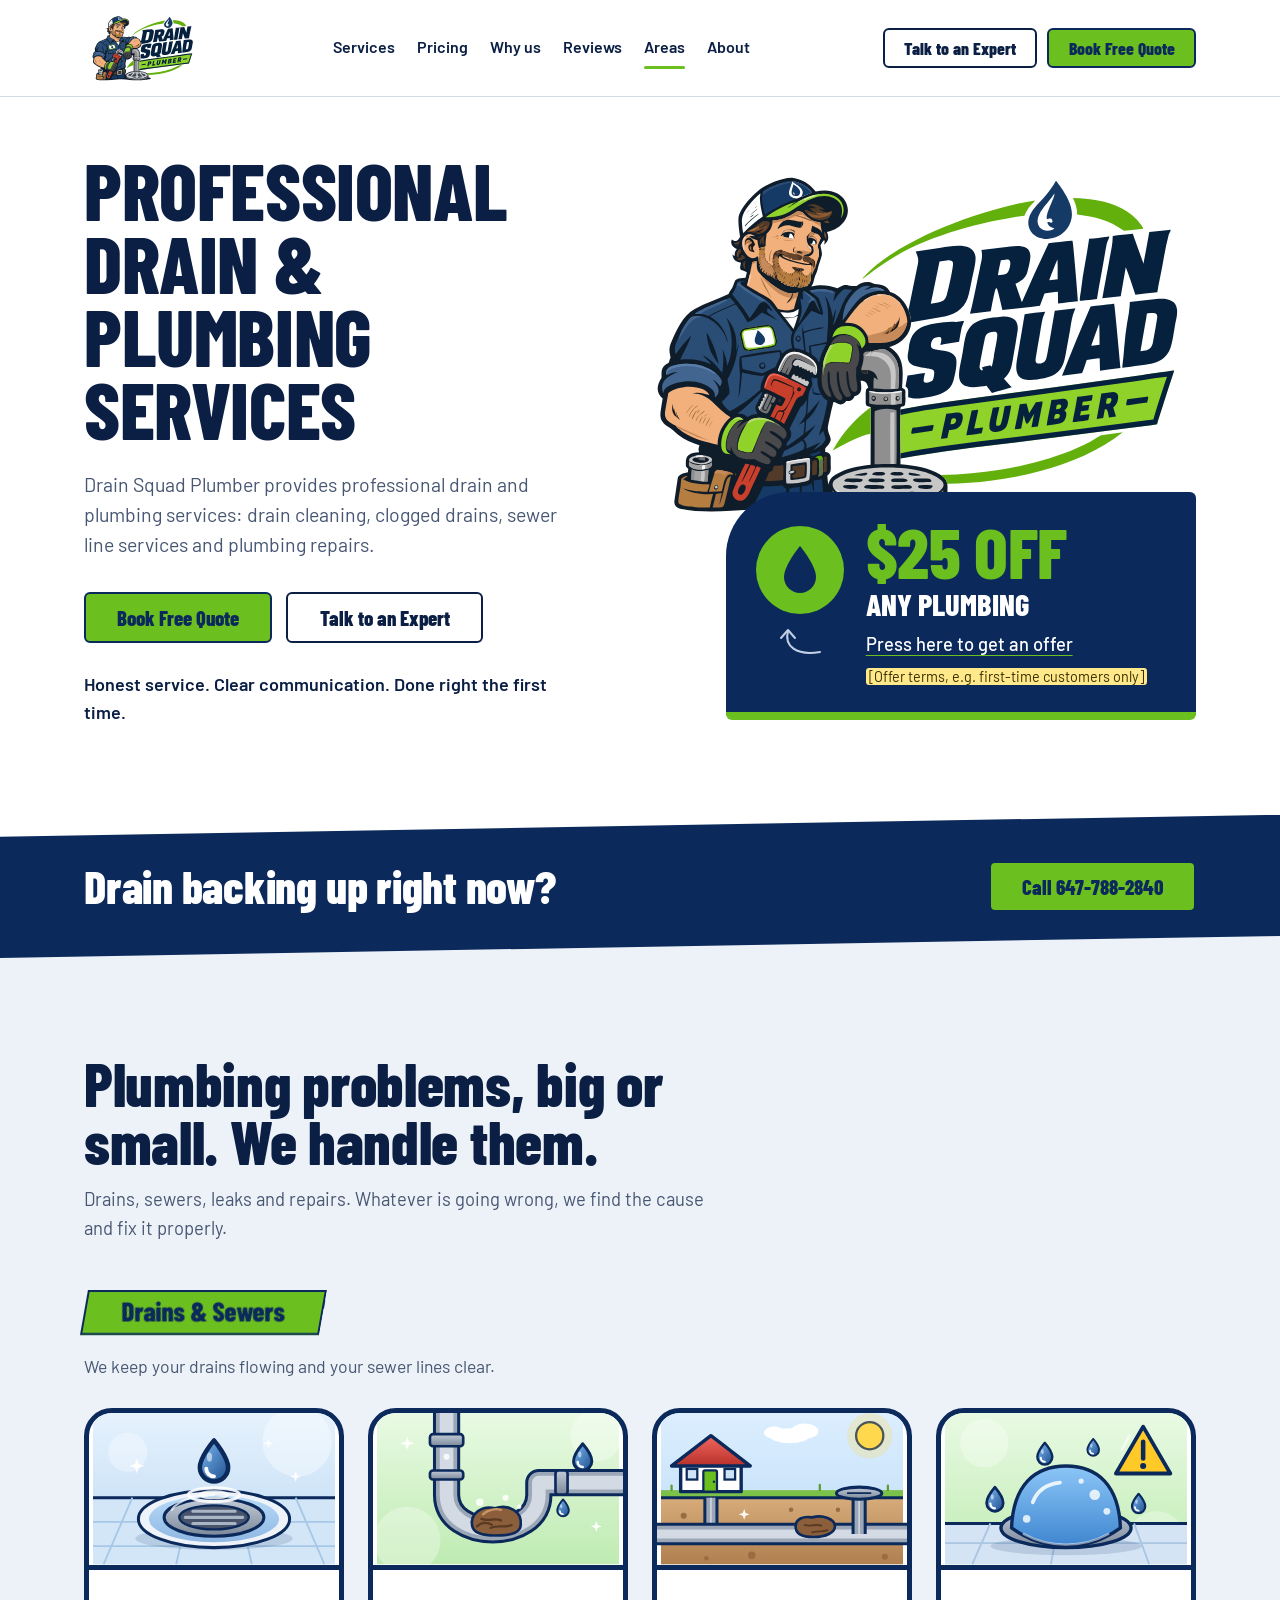
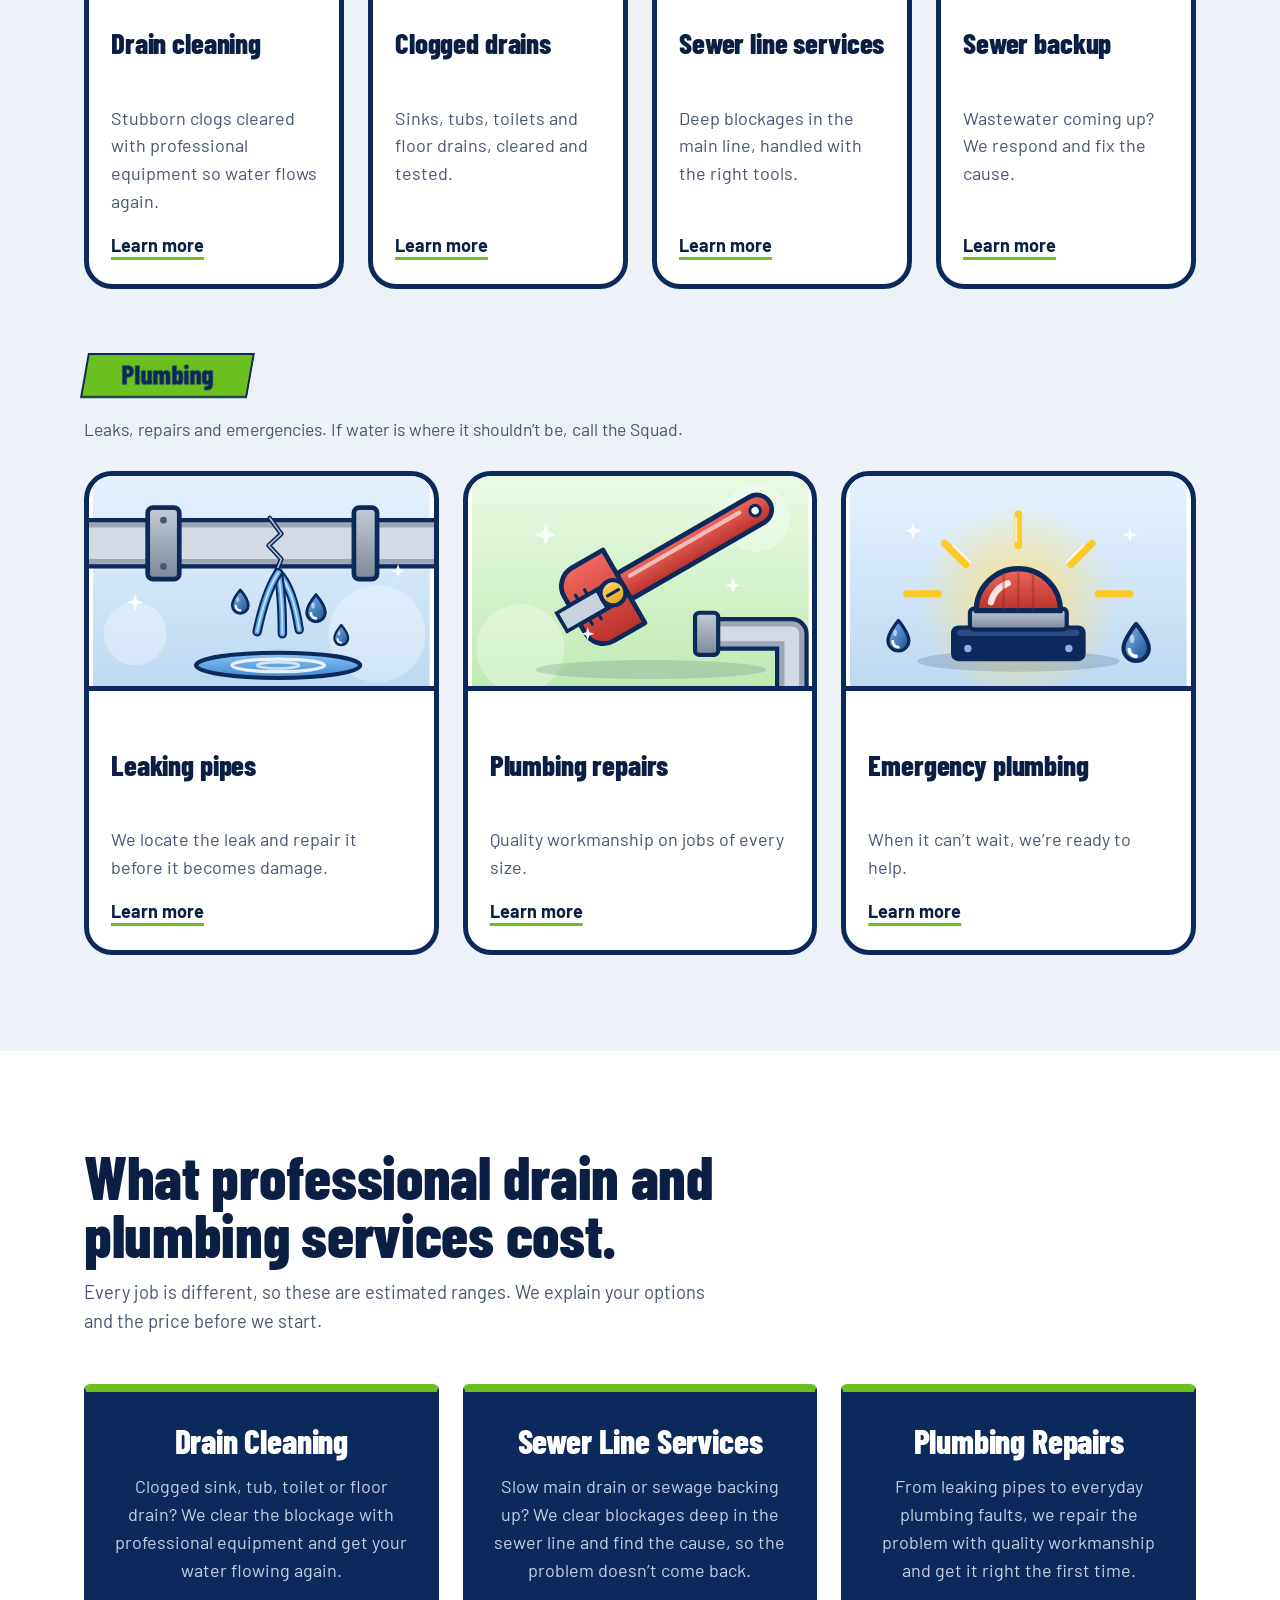
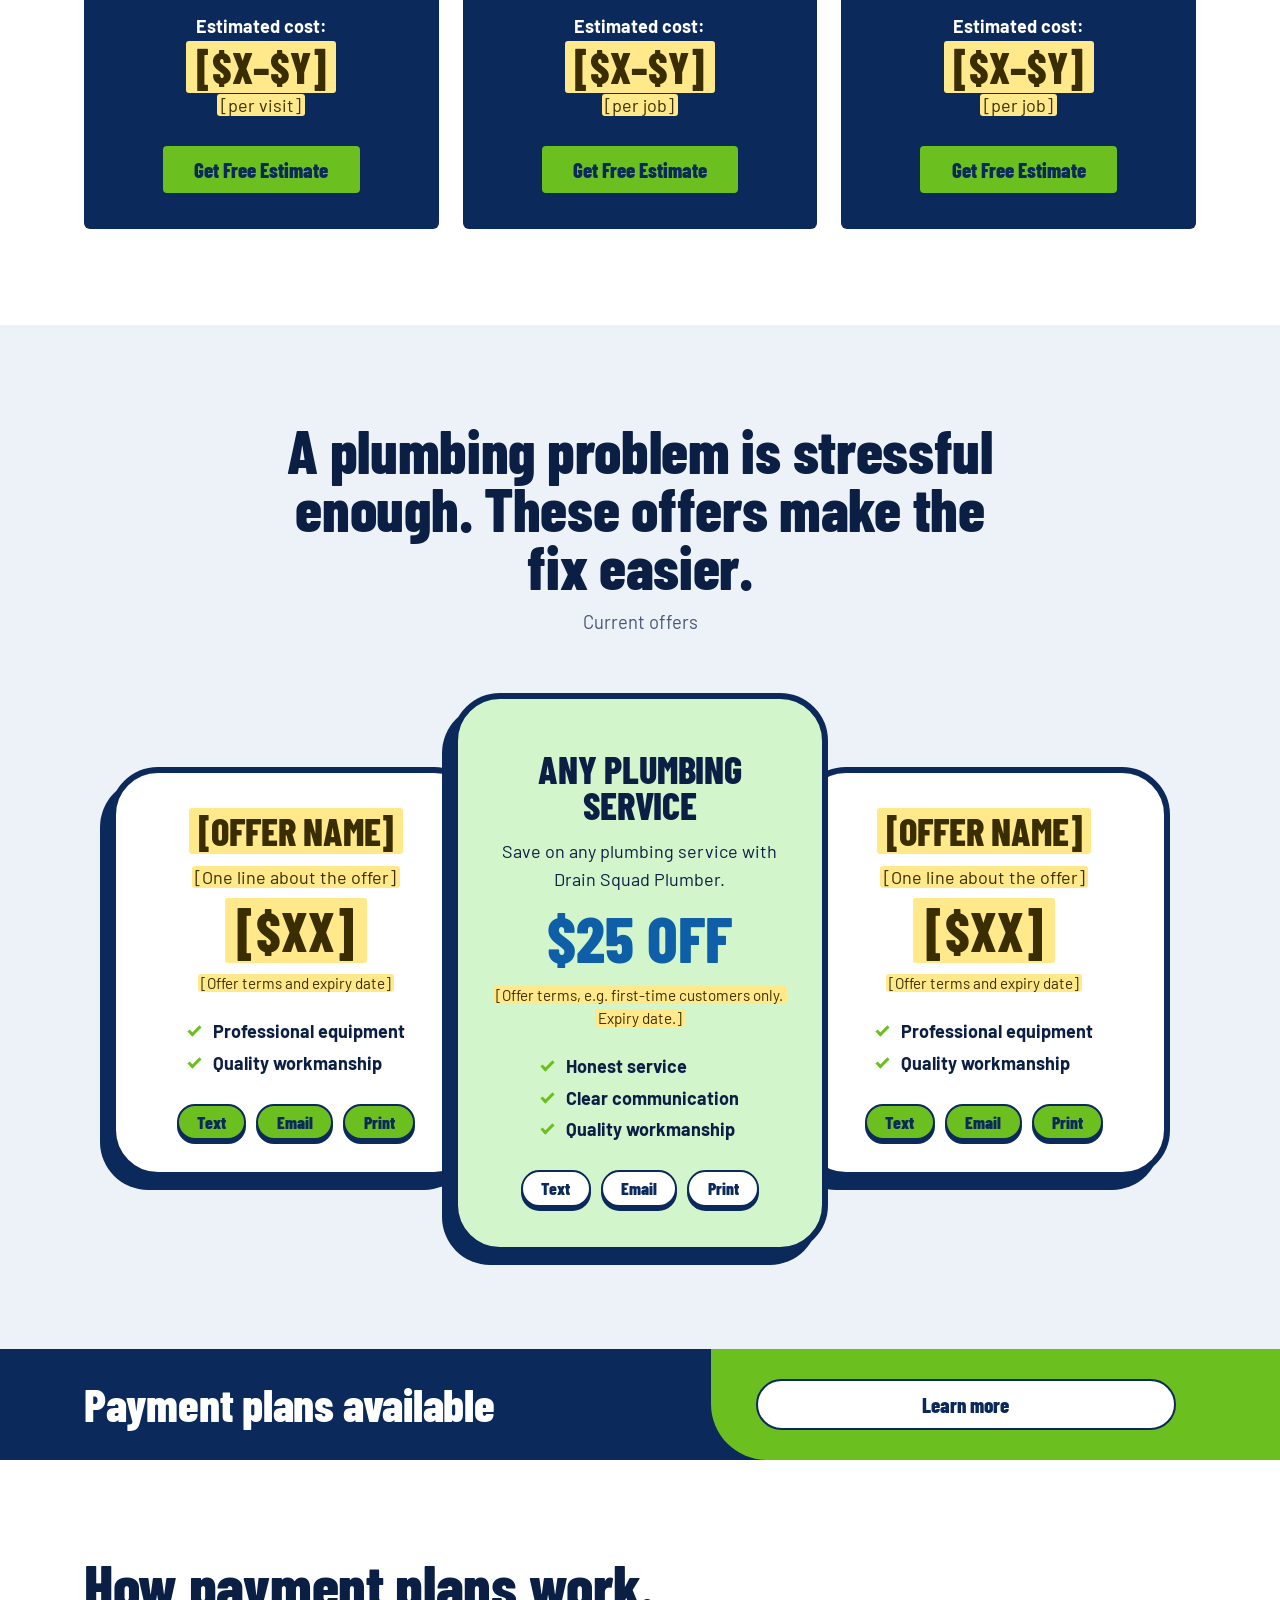
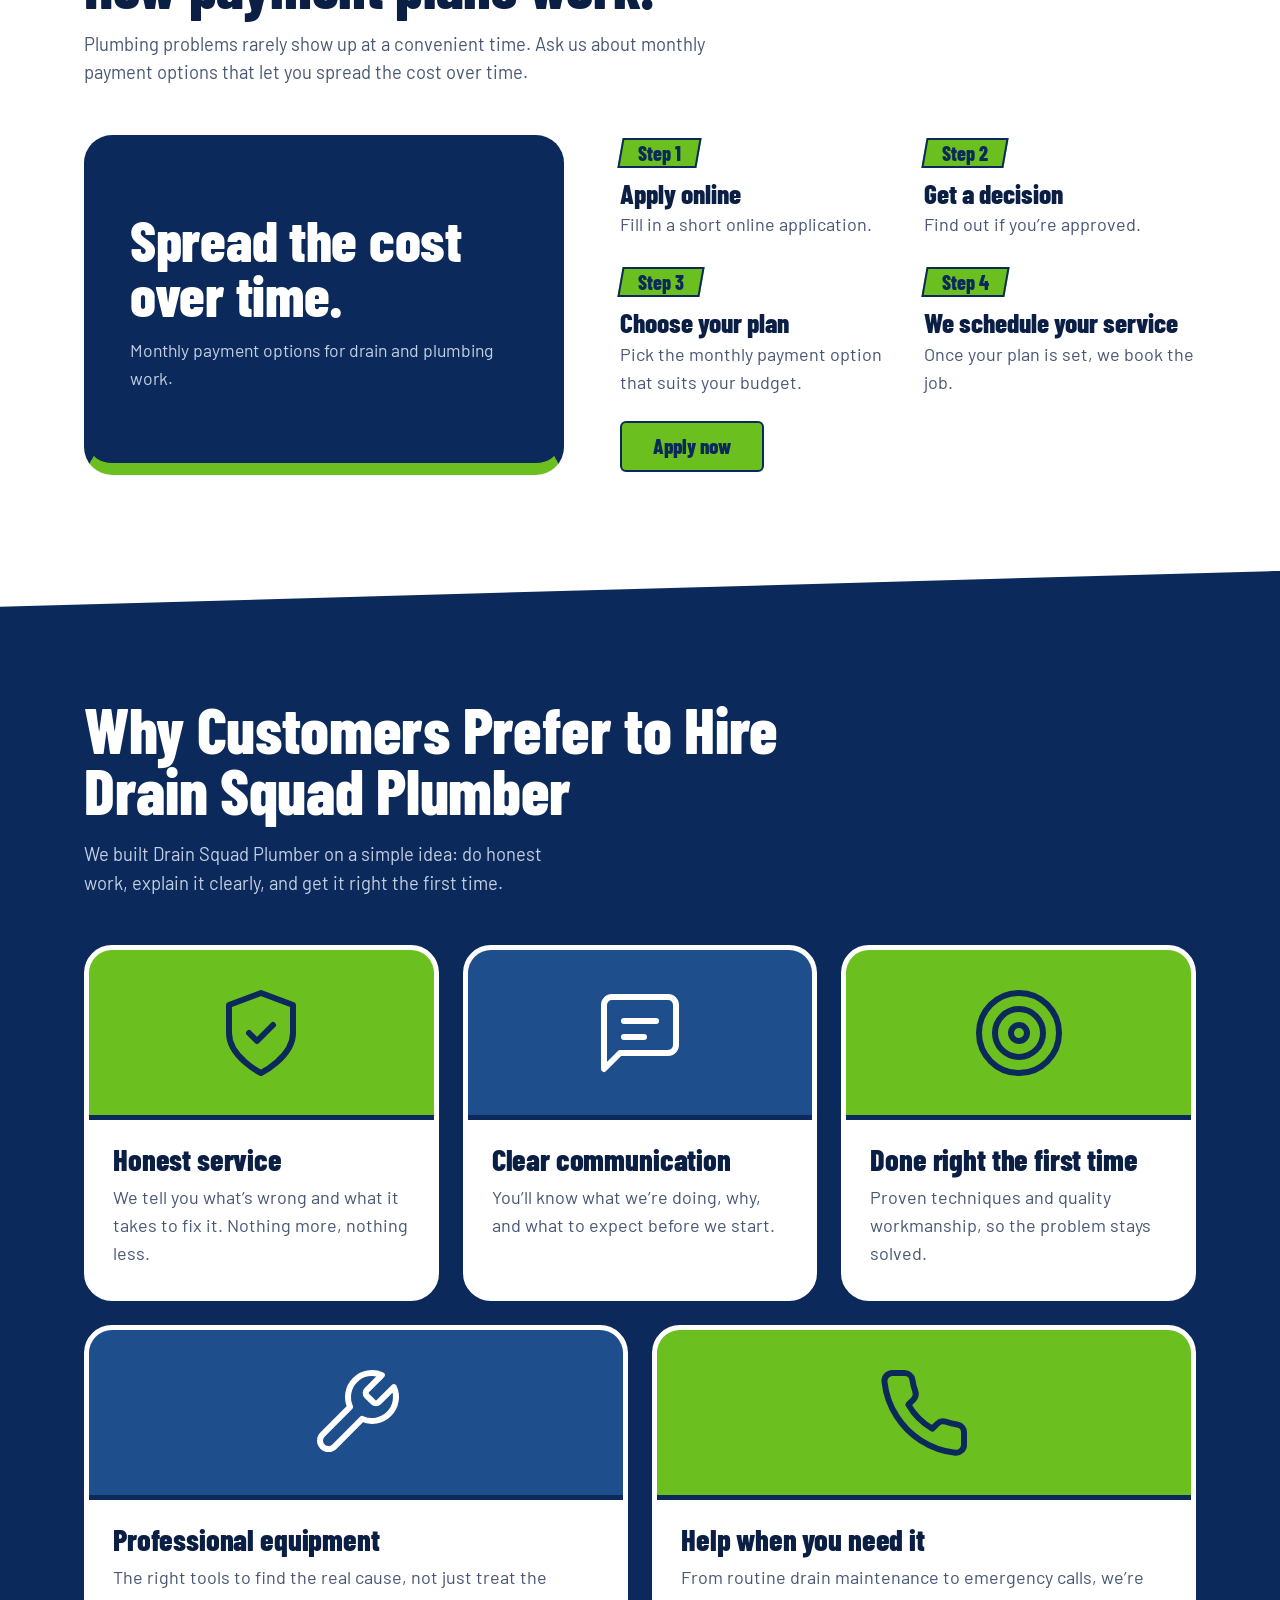
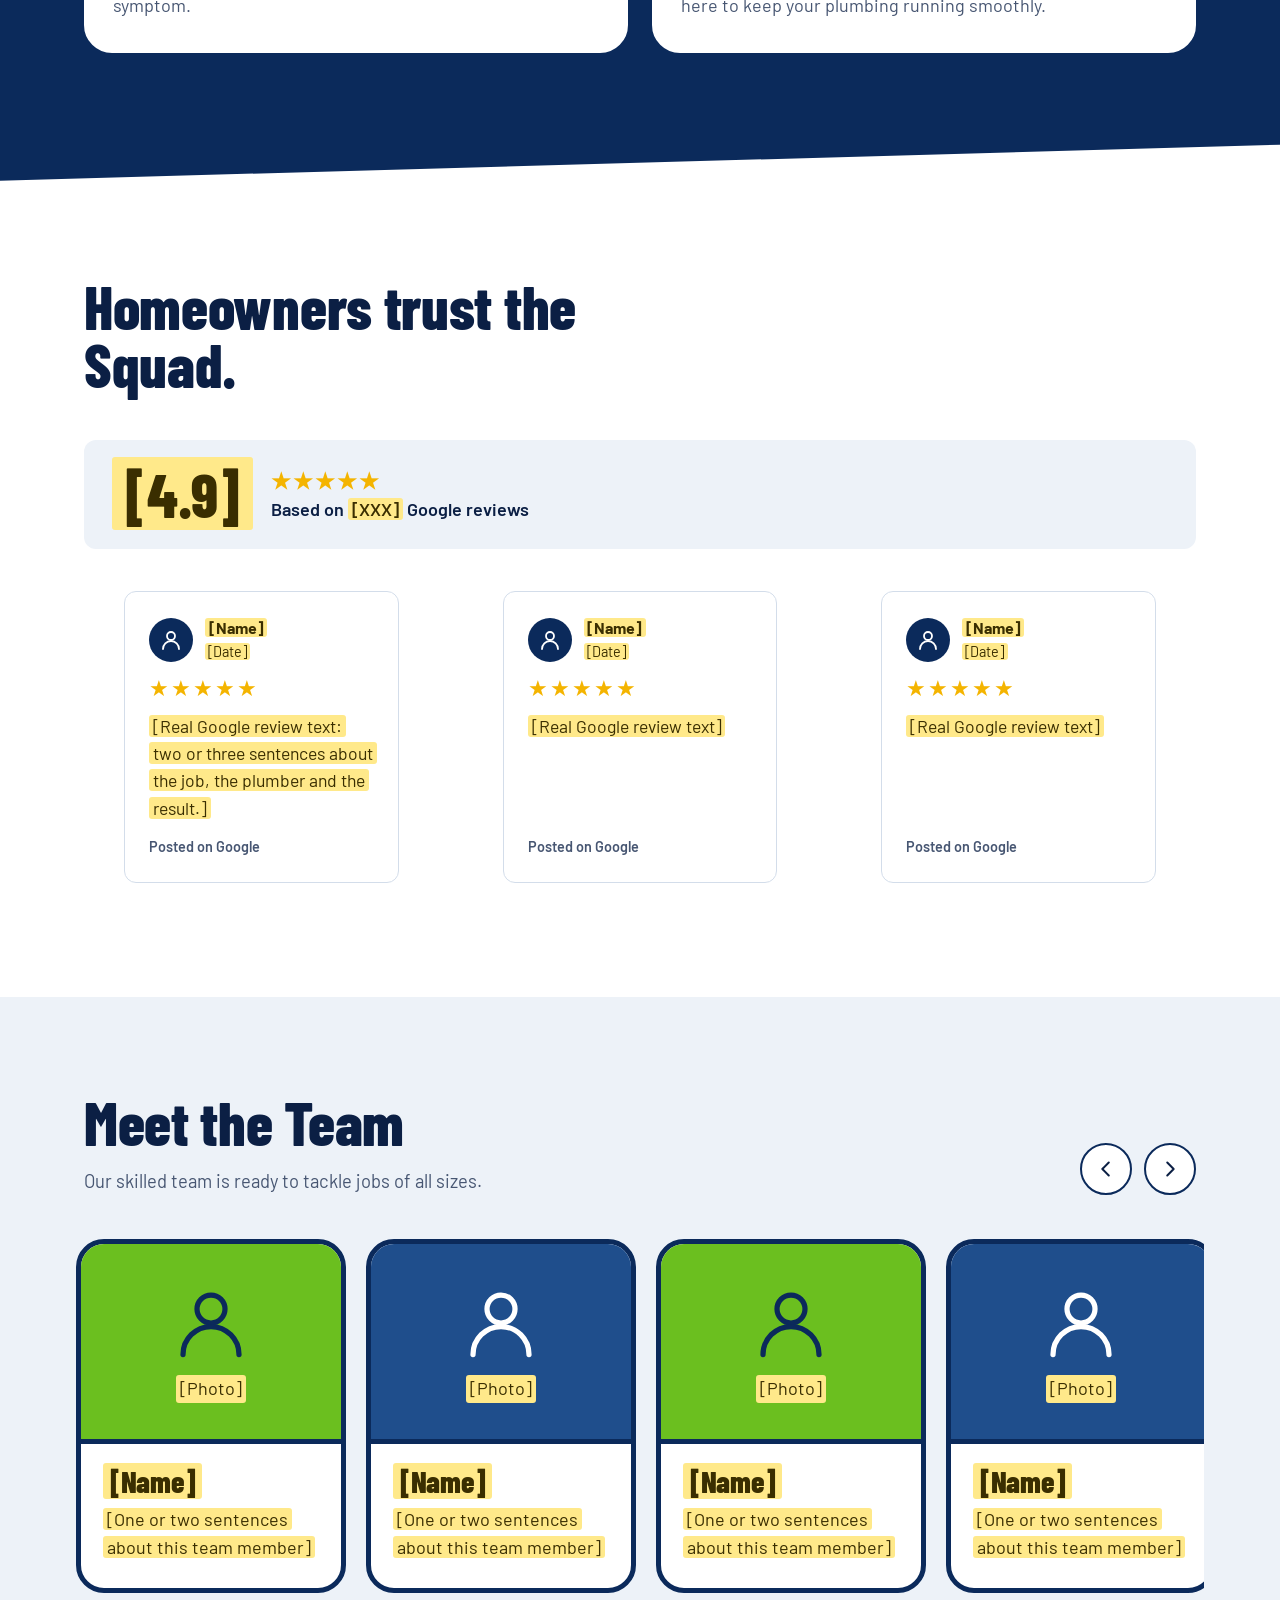
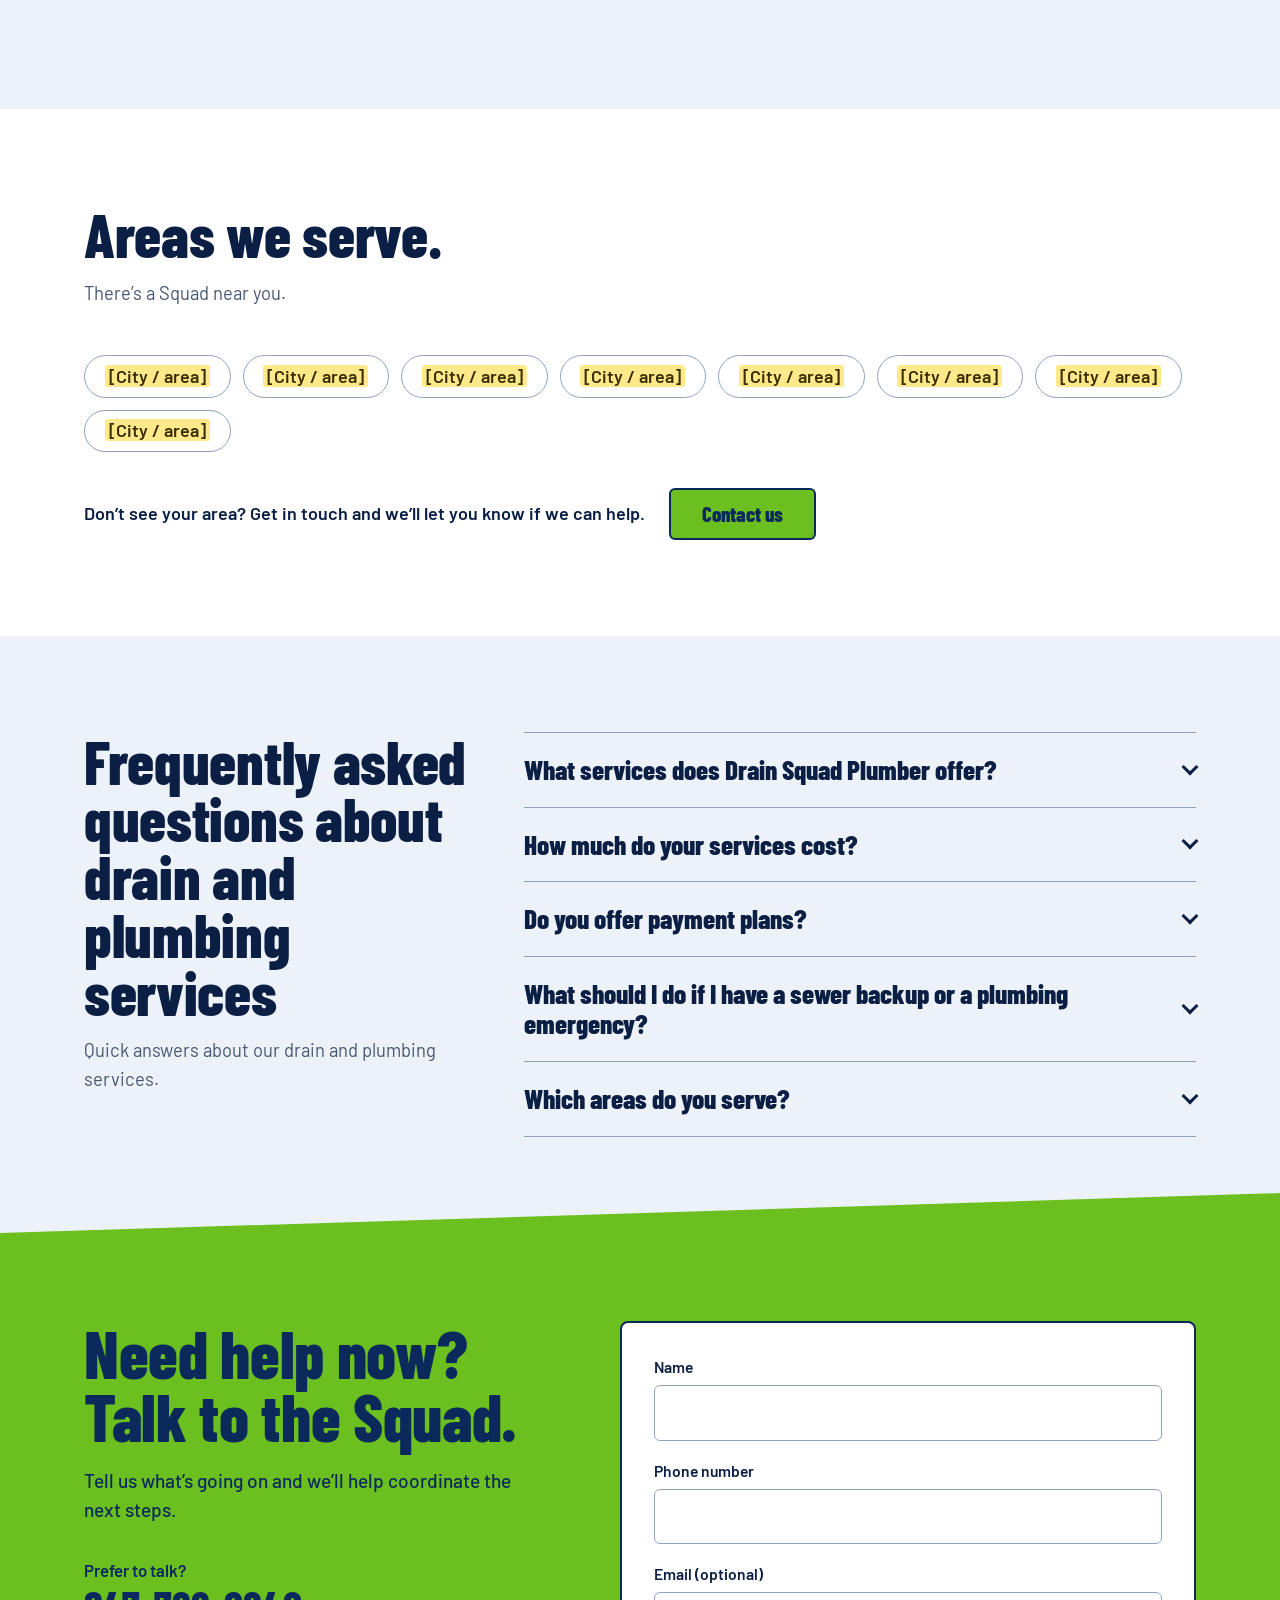
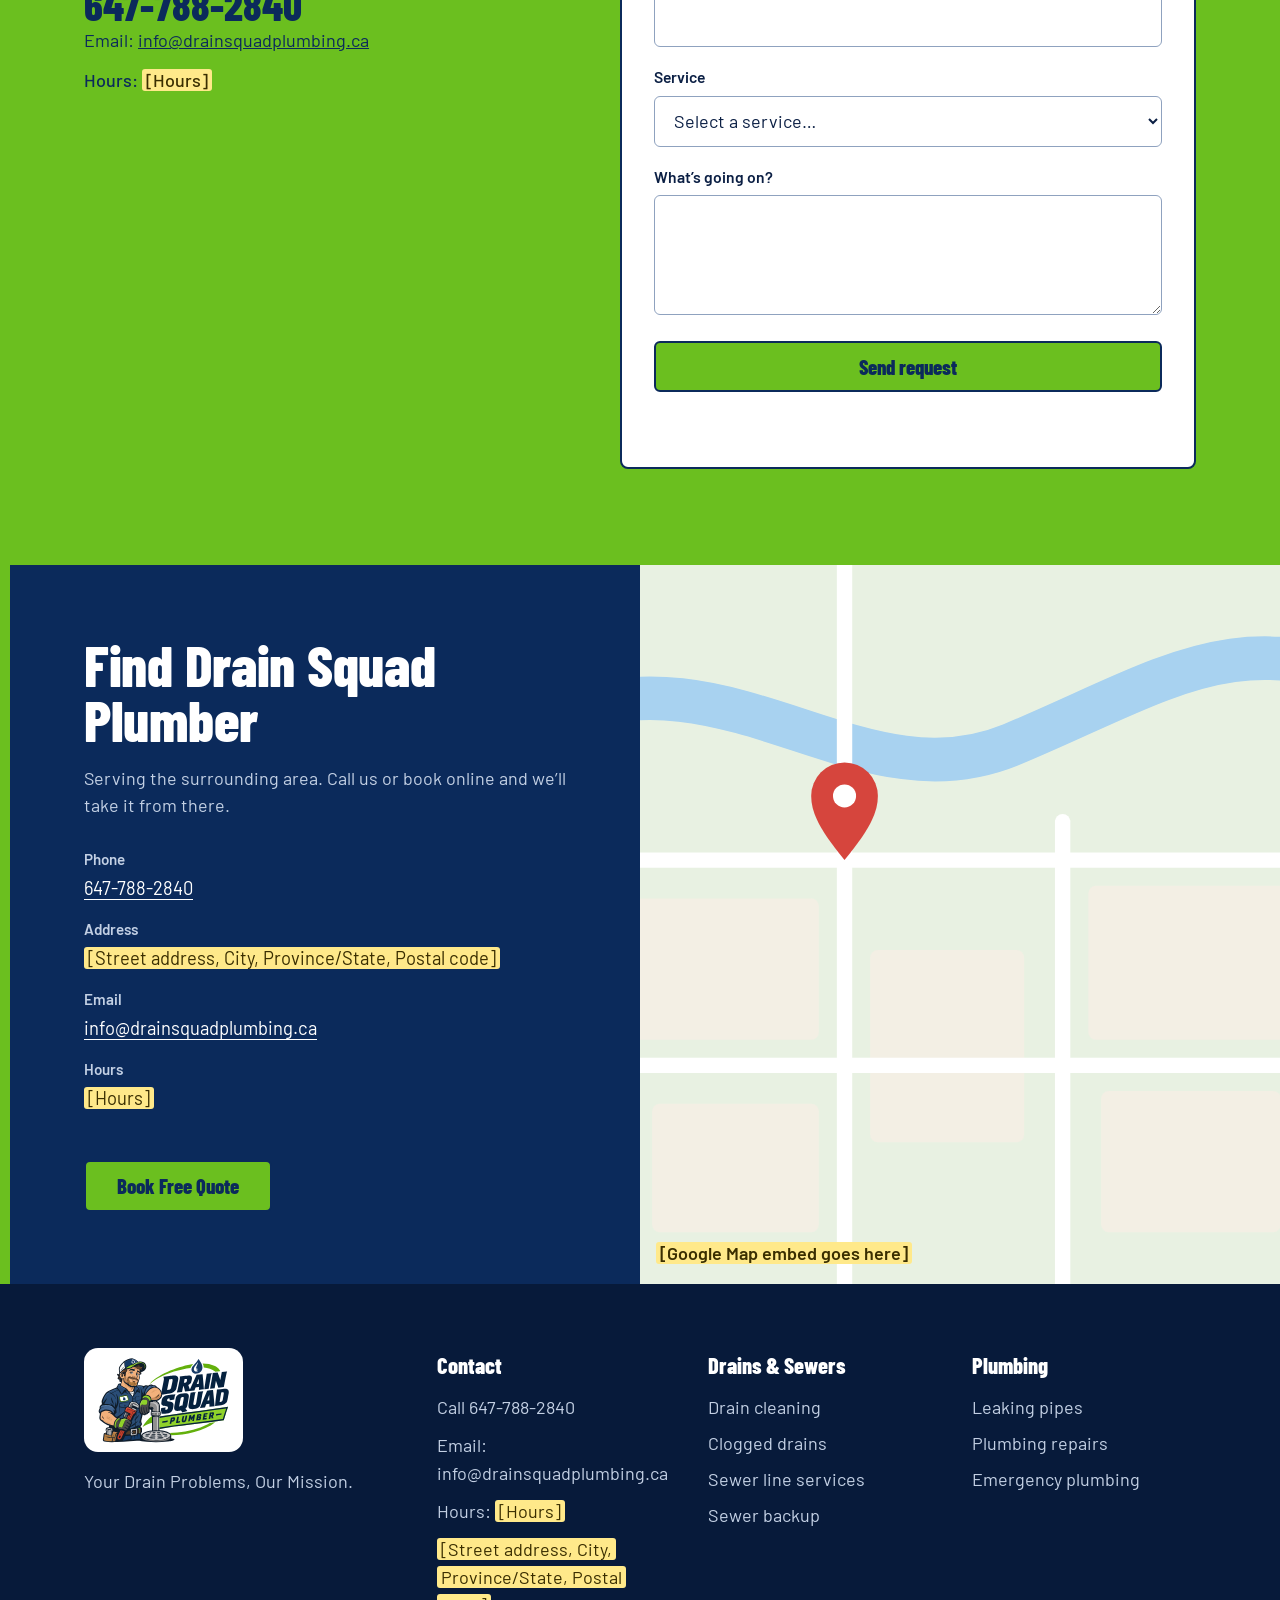
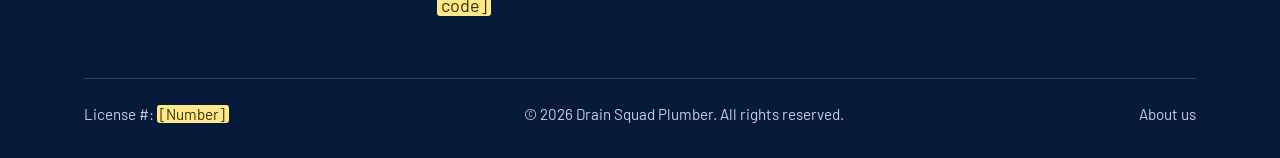
==== commit 5889fb3c: "fix(svg): Update drop symbol viewBox height from 78 to 88 - Update SVG drop symbol viewBox attribute" ====
--- a/index.html
+++ b/index.html
@@ -298,7 +298,7 @@
 </head>
 <body>
 <a class="skip-link" href="#main-content">Skip to main content</a>
-<svg width="0" height="0" style="position:absolute" aria-hidden="true" focusable="false"><defs><symbol id="drop" viewBox="0 0 60 78"><path d="M30 0C30 0 0 36 0 58a30 30 0 0 0 60 0C60 36 30 0 30 0Z"/></symbol></defs></svg>
+<svg width="0" height="0" style="position:absolute" aria-hidden="true" focusable="false"><defs><symbol id="drop" viewBox="0 0 60 88"><path d="M30 0C30 0 0 36 0 58a30 30 0 0 0 60 0C60 36 30 0 30 0Z"/></symbol></defs></svg>
 <header class="site-header">
   <div class="wrap">
     <a class="brand" href="index.html" aria-label="Drain Squad Plumber, home">
@@ -333,7 +333,7 @@
         <img class="logo-art" src="logo.svg" width="1380" height="900" alt="Drain Squad Plumber logo: a smiling plumber leaning on a pipe with a pipe wrench, next to the name Drain Squad Plumber" fetchpriority="high">
       </div>
       <a class="promo" href="#offers">
-        <span class="promo-badge"><svg viewBox="0 0 60 78" aria-hidden="true"><use href="#drop"/></svg></span>
+        <span class="promo-badge"><svg viewBox="0 0 60 88" aria-hidden="true"><use href="#drop"/></svg></span>
         <p class="promo-amount display">$25 Off</p>
         <p class="promo-what">any plumbing</p>
         <svg class="promo-arrow" viewBox="0 0 52 30" aria-hidden="true"><path d="M46 24C22 28 10 18 14 3"/><path d="M7 10l7-8 7 8"/></svg>
@@ -361,14 +361,14 @@
         <h3 class="ribbon"><span>Drains &amp; Sewers</span></h3>
         <p class="panel-lead">We keep your drains flowing and your sewer lines clear.</p>
         <div class="svc-cards c4">
-          <article class="svc-card"><svg class="svc-pic" viewBox="0 0 320 200" aria-hidden="true" focusable="false"><rect width="320" height="200" fill="#CFE3F7"/><ellipse cx="160" cy="134" rx="106" ry="44" fill="#DCE6F2" stroke="#0B2A5B" stroke-width="5"/><ellipse cx="160" cy="130" rx="78" ry="31" fill="#8995A5" stroke="#0B2A5B" stroke-width="5"/><g stroke="#0B2A5B" stroke-width="5" stroke-linecap="round"><path d="M114 126h28M152 123h36M124 140h30M168 140h32M188 126h22"/></g><ellipse cx="160" cy="104" rx="32" ry="9" fill="none" stroke="#fff" stroke-width="4"/><g transform="translate(160 62) scale(1.5)"><path d="M0-14c0 0-11 13-11 21a11 11 0 0 0 22 0c0-8-11-21-11-21z" fill="#1F4E8C" stroke="#0B2A5B" stroke-width="4" stroke-linejoin="round"/><path d="M-6 8a6 6 0 0 0 6 6" fill="none" stroke="#fff" stroke-width="3" stroke-linecap="round"/></g></svg><div class="svc-body"><h4 class="display">Drain cleaning</h4><p>Stubborn clogs cleared with professional equipment so water flows again.</p><a class="svc-link" href="drain-cleaning.html">Learn more<span class="sr"> about drain cleaning</span></a></div></article><article class="svc-card"><svg class="svc-pic" viewBox="0 0 320 200" aria-hidden="true" focusable="false"><rect width="320" height="200" fill="#D3F5CC"/><path d="M92 14V108C92 168 214 168 214 108V92H306" fill="none" stroke="#0B2A5B" stroke-width="34" stroke-linejoin="round"/><path d="M92 14V108C92 168 214 168 214 108V92H306" fill="none" stroke="#B8C2CE" stroke-width="24" stroke-linejoin="round"/><ellipse cx="153" cy="153" rx="26" ry="8" fill="#8B5E3C" stroke="#0B2A5B" stroke-width="3"/><circle cx="143" cy="134" r="5" fill="#fff"/><circle cx="166" cy="124" r="4" fill="#fff"/><circle cx="92" cy="60" r="4" fill="#fff"/><g transform="translate(236 40) scale(1)"><path d="M0-14c0 0-11 13-11 21a11 11 0 0 0 22 0c0-8-11-21-11-21z" fill="#1F4E8C" stroke="#0B2A5B" stroke-width="4" stroke-linejoin="round"/><path d="M-6 8a6 6 0 0 0 6 6" fill="none" stroke="#fff" stroke-width="3" stroke-linecap="round"/></g></svg><div class="svc-body"><h4 class="display">Clogged drains</h4><p>Sinks, tubs, toilets and floor drains, cleared and tested.</p><a class="svc-link" href="drain-cleaning.html">Learn more<span class="sr"> about clogged drains</span></a></div></article><article class="svc-card"><svg class="svc-pic" viewBox="0 0 320 200" aria-hidden="true" focusable="false"><rect width="320" height="200" fill="#CFE3F7"/><rect y="112" width="320" height="88" fill="#C79A6B"/><g fill="#A87A4E"><circle cx="30" cy="140" r="4"/><circle cx="120" cy="184" r="5"/><circle cx="290" cy="186" r="4"/><circle cx="170" cy="130" r="3"/><circle cx="60" cy="190" r="3"/></g><path d="M0 112h320" stroke="#0B2A5B" stroke-width="5"/><path d="M26 112V68l40-30 40 30v44z" fill="#fff" stroke="#0B2A5B" stroke-width="5" stroke-linejoin="round"/><path d="M16 72L66 32l50 40" fill="none" stroke="#0B2A5B" stroke-width="5" stroke-linecap="round" stroke-linejoin="round"/><rect x="58" y="84" width="16" height="28" fill="#6BBF1F" stroke="#0B2A5B" stroke-width="3"/><path d="M66 112V160" stroke="#0B2A5B" stroke-width="22"/><path d="M66 112V160" stroke="#B8C2CE" stroke-width="12"/><path d="M0 160H320" stroke="#0B2A5B" stroke-width="34"/><path d="M0 160H320" stroke="#B8C2CE" stroke-width="24"/><ellipse cx="206" cy="160" rx="30" ry="10" fill="#8B5E3C" stroke="#0B2A5B" stroke-width="3"/><path d="M246 118v30M278 118v30" stroke="#0B2A5B" stroke-width="4"/><ellipse cx="262" cy="112" rx="30" ry="8" fill="#8995A5" stroke="#0B2A5B" stroke-width="4"/></svg><div class="svc-body"><h4 class="display">Sewer line services</h4><p>Deep blockages in the main line, handled with the right tools.</p><a class="svc-link" href="drain-cleaning.html">Learn more<span class="sr"> about sewer line services</span></a></div></article><article class="svc-card"><svg class="svc-pic" viewBox="0 0 320 200" aria-hidden="true" focusable="false"><rect width="320" height="200" fill="#D3F5CC"/><path d="M0 152h320V200H0z" fill="#DCE6F2"/><ellipse cx="160" cy="152" rx="74" ry="24" fill="#8995A5" stroke="#0B2A5B" stroke-width="5"/><path d="M96 152C96 102 112 78 160 78s64 24 64 74c-20 14-44 22-64 22s-44-8-64-22z" fill="#1F4E8C" stroke="#0B2A5B" stroke-width="5" stroke-linejoin="round"/><path d="M124 118c6-14 16-20 30-22" fill="none" stroke="#A8D2F0" stroke-width="5" stroke-linecap="round"/><circle cx="196" cy="112" r="6" fill="#A8D2F0"/><circle cx="212" cy="132" r="4" fill="#A8D2F0"/><circle cx="108" cy="140" r="4" fill="#A8D2F0"/><path d="M262 24l34 58h-68z" fill="#F4B400" stroke="#0B2A5B" stroke-width="5" stroke-linejoin="round"/><path d="M262 44v20" stroke="#0B2A5B" stroke-width="5" stroke-linecap="round"/><circle cx="262" cy="73" r="3.5" fill="#0B2A5B"/><g transform="translate(52 70) scale(1)"><path d="M0-14c0 0-11 13-11 21a11 11 0 0 0 22 0c0-8-11-21-11-21z" fill="#1F4E8C" stroke="#0B2A5B" stroke-width="4" stroke-linejoin="round"/><path d="M-6 8a6 6 0 0 0 6 6" fill="none" stroke="#fff" stroke-width="3" stroke-linecap="round"/></g></svg><div class="svc-body"><h4 class="display">Sewer backup</h4><p>Wastewater coming up? We respond and fix the cause.</p><a class="svc-link" href="sewer-backup.html">Learn more<span class="sr"> about sewer backup</span></a></div></article>
+          <article class="svc-card"><svg class="svc-pic" viewBox="0 0 320 200" aria-hidden="true" focusable="false"><defs><linearGradient id="a1bg" x1="0" y1="0" x2="0" y2="1"><stop offset="0" stop-color="#E6F2FD"/><stop offset="1" stop-color="#BCD9F3"/></linearGradient><linearGradient id="a1dg" x1="0" y1="0" x2="1" y2="1"><stop offset="0" stop-color="#7DBBF5"/><stop offset="1" stop-color="#1F4E8C"/></linearGradient><linearGradient id="a1mt" x1="0" y1="0" x2="0" y2="1"><stop offset="0" stop-color="#C3CCD8"/><stop offset="1" stop-color="#7B8899"/></linearGradient><linearGradient id="a1rd" x1="0" y1="0" x2="0" y2="1"><stop offset="0" stop-color="#F0675E"/><stop offset="1" stop-color="#B8312A"/></linearGradient><linearGradient id="a1wt" x1="0" y1="0" x2="0" y2="1"><stop offset="0" stop-color="#8CC6F7"/><stop offset="1" stop-color="#3F86D0"/></linearGradient></defs><rect width="320" height="200" fill="url(#a1bg)"/><circle cx="270" cy="38" r="46" fill="#fff" opacity=".35"/><circle cx="46" cy="52" r="26" fill="#fff" opacity=".3"/><rect y="112" width="320" height="88" fill="#D3E6F8"/><path d="M0 112H320" stroke="#0B2A5B" stroke-width="4"/><g stroke="#A7C7E6" stroke-width="2.5"><path d="M0 144H320M0 176H320M52 112L14 200M130 112L110 200M190 112L210 200M268 112L306 200"/></g><ellipse cx="160" cy="166" rx="104" ry="15" fill="#0B2A5B" opacity=".14"/><ellipse cx="160" cy="140" rx="100" ry="38" fill="#EEF3F9" stroke="#0B2A5B" stroke-width="4"/><ellipse cx="160" cy="140" rx="86" ry="31" fill="url(#a1wt)" opacity=".55"/><ellipse cx="160" cy="138" rx="66" ry="25" fill="url(#a1mt)" stroke="#0B2A5B" stroke-width="4"/><ellipse cx="160" cy="138" rx="46" ry="16" fill="#47536A" stroke="#0B2A5B" stroke-width="3"/><g stroke="#A9B5C4" stroke-width="4" stroke-linecap="round"><path d="M122 138h76M132 130h56M132 146h56"/></g><path d="M104 128c10-14 34-20 56-20" fill="none" stroke="#fff" stroke-width="3" stroke-linecap="round" opacity=".7"/><ellipse cx="160" cy="108" rx="34" ry="9" fill="none" stroke="#fff" stroke-width="4" opacity=".9"/><ellipse cx="160" cy="108" rx="18" ry="4.5" fill="none" stroke="#fff" stroke-width="3" opacity=".8"/><g transform="translate(160 60) scale(1.7)"><path d="M0-14c0 0-11 13-11 21a11 11 0 0 0 22 0c0-8-11-21-11-21z" fill="url(#a1dg)" stroke="#0B2A5B" stroke-width="3.5" stroke-linejoin="round"/><path d="M-6 8a6 6 0 0 0 6 6" fill="none" stroke="#fff" stroke-width="3" stroke-linecap="round"/><ellipse cx="-3.5" cy="-1" rx="2" ry="3.6" fill="#fff" opacity=".55"/></g><path transform="translate(58 70) scale(1.1)" d="M0-9L2.2-2.2 9 0 2.2 2.2 0 9-2.2 2.2-9 0-2.2-2.2z" fill="#fff" opacity=".95"/><path transform="translate(268 84) scale(0.8)" d="M0-9L2.2-2.2 9 0 2.2 2.2 0 9-2.2 2.2-9 0-2.2-2.2z" fill="#fff" opacity=".95"/><path transform="translate(232 40) scale(0.7)" d="M0-9L2.2-2.2 9 0 2.2 2.2 0 9-2.2 2.2-9 0-2.2-2.2z" fill="#fff" opacity=".95"/></svg><div class="svc-body"><h4 class="display">Drain cleaning</h4><p>Stubborn clogs cleared with professional equipment so water flows again.</p><a class="svc-link" href="drain-cleaning.html">Learn more<span class="sr"> about drain cleaning</span></a></div></article><article class="svc-card"><svg class="svc-pic" viewBox="0 0 320 200" aria-hidden="true" focusable="false"><defs><linearGradient id="a2bg" x1="0" y1="0" x2="0" y2="1"><stop offset="0" stop-color="#E9FAE4"/><stop offset="1" stop-color="#BFEBB2"/></linearGradient><linearGradient id="a2dg" x1="0" y1="0" x2="1" y2="1"><stop offset="0" stop-color="#7DBBF5"/><stop offset="1" stop-color="#1F4E8C"/></linearGradient><linearGradient id="a2mt" x1="0" y1="0" x2="0" y2="1"><stop offset="0" stop-color="#C3CCD8"/><stop offset="1" stop-color="#7B8899"/></linearGradient><linearGradient id="a2rd" x1="0" y1="0" x2="0" y2="1"><stop offset="0" stop-color="#F0675E"/><stop offset="1" stop-color="#B8312A"/></linearGradient><linearGradient id="a2wt" x1="0" y1="0" x2="0" y2="1"><stop offset="0" stop-color="#8CC6F7"/><stop offset="1" stop-color="#3F86D0"/></linearGradient></defs><rect width="320" height="200" fill="url(#a2bg)"/><circle cx="40" cy="168" r="44" fill="#fff" opacity=".3"/><circle cx="290" cy="30" r="34" fill="#fff" opacity=".3"/><path d="M92 -10V108C92 170 214 170 214 108V92H330" fill="none" stroke="#0B2A5B" stroke-width="36" stroke-linejoin="round"/><path d="M92 -10V108C92 170 214 170 214 108V92H330" fill="none" stroke="#9BA7B6" stroke-width="28" stroke-linejoin="round"/><path d="M92 -10V108C92 170 214 170 214 108V92H330" fill="none" stroke="#D3DAE3" stroke-width="18" stroke-linejoin="round"/><rect x="70" y="28" width="44" height="16" rx="4" fill="url(#a2mt)" stroke="#0B2A5B" stroke-width="3.5"/><rect x="70" y="76" width="44" height="12" rx="4" fill="url(#a2mt)" stroke="#0B2A5B" stroke-width="3.5"/><rect x="236" y="76" width="16" height="32" rx="4" fill="url(#a2mt)" stroke="#0B2A5B" stroke-width="3.5"/><path d="M126 150c-4-18 14-28 30-24 18-6 36 4 34 22 0 10-14 14-34 14s-28-4-30-12z" fill="#8B5E3C" stroke="#0B2A5B" stroke-width="3.5" stroke-linejoin="round"/><path d="M138 140c10 4 18-2 26 2M150 152c10-4 20 0 28-4M132 150c6-6 14-6 20-2" fill="none" stroke="#5B3A22" stroke-width="3" stroke-linecap="round"/><path d="M140 134c6-6 16-8 24-6" fill="none" stroke="#C99565" stroke-width="3" stroke-linecap="round"/><circle cx="136" cy="118" r="5" fill="#fff" opacity=".85"/><circle cx="170" cy="112" r="4" fill="#fff" opacity=".85"/><circle cx="188" cy="124" r="3" fill="#fff" opacity=".85"/><circle cx="92" cy="58" r="4" fill="#fff" opacity=".85"/><g transform="translate(272 56) scale(1.1)"><path d="M0-14c0 0-11 13-11 21a11 11 0 0 0 22 0c0-8-11-21-11-21z" fill="url(#a2dg)" stroke="#0B2A5B" stroke-width="3.5" stroke-linejoin="round"/><path d="M-6 8a6 6 0 0 0 6 6" fill="none" stroke="#fff" stroke-width="3" stroke-linecap="round"/><ellipse cx="-3.5" cy="-1" rx="2" ry="3.6" fill="#fff" opacity=".55"/></g><g transform="translate(246 124) scale(0.7)"><path d="M0-14c0 0-11 13-11 21a11 11 0 0 0 22 0c0-8-11-21-11-21z" fill="url(#a2dg)" stroke="#0B2A5B" stroke-width="3.5" stroke-linejoin="round"/><path d="M-6 8a6 6 0 0 0 6 6" fill="none" stroke="#fff" stroke-width="3" stroke-linecap="round"/><ellipse cx="-3.5" cy="-1" rx="2" ry="3.6" fill="#fff" opacity=".55"/></g><path transform="translate(40 40) scale(1)" d="M0-9L2.2-2.2 9 0 2.2 2.2 0 9-2.2 2.2-9 0-2.2-2.2z" fill="#fff" opacity=".95"/><path transform="translate(290 150) scale(0.8)" d="M0-9L2.2-2.2 9 0 2.2 2.2 0 9-2.2 2.2-9 0-2.2-2.2z" fill="#fff" opacity=".95"/></svg><div class="svc-body"><h4 class="display">Clogged drains</h4><p>Sinks, tubs, toilets and floor drains, cleared and tested.</p><a class="svc-link" href="drain-cleaning.html">Learn more<span class="sr"> about clogged drains</span></a></div></article><article class="svc-card"><svg class="svc-pic" viewBox="0 0 320 200" aria-hidden="true" focusable="false"><defs><linearGradient id="a3bg" x1="0" y1="0" x2="0" y2="1"><stop offset="0" stop-color="#DCEEFF"/><stop offset="1" stop-color="#BDDCF6"/></linearGradient><linearGradient id="a3dg" x1="0" y1="0" x2="1" y2="1"><stop offset="0" stop-color="#7DBBF5"/><stop offset="1" stop-color="#1F4E8C"/></linearGradient><linearGradient id="a3mt" x1="0" y1="0" x2="0" y2="1"><stop offset="0" stop-color="#C3CCD8"/><stop offset="1" stop-color="#7B8899"/></linearGradient><linearGradient id="a3rd" x1="0" y1="0" x2="0" y2="1"><stop offset="0" stop-color="#F0675E"/><stop offset="1" stop-color="#B8312A"/></linearGradient><linearGradient id="a3wt" x1="0" y1="0" x2="0" y2="1"><stop offset="0" stop-color="#8CC6F7"/><stop offset="1" stop-color="#3F86D0"/></linearGradient></defs><linearGradient id="a3so" x1="0" y1="0" x2="0" y2="1"><stop offset="0" stop-color="#D9AE7C"/><stop offset="1" stop-color="#B07F4F"/></linearGradient><rect width="320" height="200" fill="url(#a3bg)"/><circle cx="276" cy="30" r="18" fill="#FFD84D" stroke="#0B2A5B" stroke-width="3"/><circle cx="276" cy="30" r="30" fill="#FFD84D" opacity=".25"/><g fill="#fff"><ellipse cx="170" cy="30" rx="26" ry="10"/><ellipse cx="190" cy="24" rx="18" ry="10"/><ellipse cx="150" cy="26" rx="14" ry="8"/></g><rect y="108" width="320" height="92" fill="url(#a3so)"/><g fill="#9A6C40"><circle cx="30" cy="136" r="4"/><circle cx="120" cy="188" r="5"/><circle cx="296" cy="190" r="4"/><circle cx="172" cy="128" r="3"/><circle cx="60" cy="192" r="3"/><circle cx="234" cy="128" r="3"/></g><rect y="102" width="320" height="10" fill="#7CC24A"/><path d="M0 112H320" stroke="#0B2A5B" stroke-width="4"/><g stroke="#5E9B30" stroke-width="3" stroke-linecap="round"><path d="M14 102v-6M30 102v-8M100 102v-6M210 102v-7M300 102v-6"/></g><path d="M26 104V66l40-28 40 28v38z" fill="#fff" stroke="#0B2A5B" stroke-width="4.5" stroke-linejoin="round"/><path d="M14 70L66 30l52 40z" fill="url(#a3rd)" stroke="#0B2A5B" stroke-width="4.5" stroke-linejoin="round"/><rect x="56" y="76" width="18" height="28" rx="2" fill="#6BBF1F" stroke="#0B2A5B" stroke-width="3"/><circle cx="70" cy="91" r="1.6" fill="#0B2A5B"/><rect x="34" y="74" width="14" height="14" fill="#CFE3F7" stroke="#0B2A5B" stroke-width="3"/><rect x="84" y="74" width="14" height="14" fill="#CFE3F7" stroke="#0B2A5B" stroke-width="3"/><path d="M66 112V160" fill="none" stroke="#0B2A5B" stroke-width="20" stroke-linejoin="round"/><path d="M66 112V160" fill="none" stroke="#9BA7B6" stroke-width="12" stroke-linejoin="round"/><path d="M66 112V160" fill="none" stroke="#D3DAE3" stroke-width="2" stroke-linejoin="round"/><path d="M-10 160H330" fill="none" stroke="#0B2A5B" stroke-width="30" stroke-linejoin="round"/><path d="M-10 160H330" fill="none" stroke="#9BA7B6" stroke-width="22" stroke-linejoin="round"/><path d="M-10 160H330" fill="none" stroke="#D3DAE3" stroke-width="12" stroke-linejoin="round"/><path d="M262 112V160" fill="none" stroke="#0B2A5B" stroke-width="20" stroke-linejoin="round"/><path d="M262 112V160" fill="none" stroke="#9BA7B6" stroke-width="12" stroke-linejoin="round"/><path d="M262 112V160" fill="none" stroke="#D3DAE3" stroke-width="2" stroke-linejoin="round"/><ellipse cx="262" cy="106" rx="30" ry="8" fill="url(#a3mt)" stroke="#0B2A5B" stroke-width="4"/><path d="M246 106h32" stroke="#0B2A5B" stroke-width="2.5"/><path d="M178 150c0-10 10-14 22-12 14-4 30 2 30 12 0 8-12 14-28 14s-24-4-24-14z" fill="#8B5E3C" stroke="#0B2A5B" stroke-width="3.5" stroke-linejoin="round"/><path d="M190 148c8 3 14-2 22 1M200 158c8-3 14 0 20-3" fill="none" stroke="#5B3A22" stroke-width="2.5" stroke-linecap="round"/><path transform="translate(110 134) scale(0.8)" d="M0-9L2.2-2.2 9 0 2.2 2.2 0 9-2.2 2.2-9 0-2.2-2.2z" fill="#fff" opacity=".95"/></svg><div class="svc-body"><h4 class="display">Sewer line services</h4><p>Deep blockages in the main line, handled with the right tools.</p><a class="svc-link" href="drain-cleaning.html">Learn more<span class="sr"> about sewer line services</span></a></div></article><article class="svc-card"><svg class="svc-pic" viewBox="0 0 320 200" aria-hidden="true" focusable="false"><defs><linearGradient id="a4bg" x1="0" y1="0" x2="0" y2="1"><stop offset="0" stop-color="#E9FAE4"/><stop offset="1" stop-color="#C0ECB3"/></linearGradient><linearGradient id="a4dg" x1="0" y1="0" x2="1" y2="1"><stop offset="0" stop-color="#7DBBF5"/><stop offset="1" stop-color="#1F4E8C"/></linearGradient><linearGradient id="a4mt" x1="0" y1="0" x2="0" y2="1"><stop offset="0" stop-color="#C3CCD8"/><stop offset="1" stop-color="#7B8899"/></linearGradient><linearGradient id="a4rd" x1="0" y1="0" x2="0" y2="1"><stop offset="0" stop-color="#F0675E"/><stop offset="1" stop-color="#B8312A"/></linearGradient><linearGradient id="a4wt" x1="0" y1="0" x2="0" y2="1"><stop offset="0" stop-color="#8CC6F7"/><stop offset="1" stop-color="#3F86D0"/></linearGradient></defs><rect width="320" height="200" fill="url(#a4bg)"/><circle cx="52" cy="40" r="32" fill="#fff" opacity=".3"/><circle cx="280" cy="170" r="40" fill="#fff" opacity=".3"/><rect y="146" width="320" height="54" fill="#D4E4F4"/><path d="M0 146H320" stroke="#0B2A5B" stroke-width="4"/><g stroke="#AAC6E2" stroke-width="2.5"><path d="M0 172H320M60 146L36 200M150 146L140 200M250 146L270 200"/></g><ellipse cx="160" cy="176" rx="100" ry="12" fill="#0B2A5B" opacity=".14"/><ellipse cx="160" cy="152" rx="86" ry="26" fill="url(#a4mt)" stroke="#0B2A5B" stroke-width="4.5"/><path d="M88 152C90 96 118 70 160 70s70 26 72 82c-22 16-48 24-72 24s-50-8-72-24z" fill="url(#a4wt)" stroke="#0B2A5B" stroke-width="4.5" stroke-linejoin="round"/><path d="M116 118c6-16 18-24 36-26" fill="none" stroke="#fff" stroke-width="5" stroke-linecap="round" opacity=".85"/><path d="M104 160c18 10 36 14 56 14s38-4 56-14" fill="none" stroke="#fff" stroke-width="3" stroke-linecap="round" opacity=".5"/><circle cx="198" cy="108" r="7" fill="#fff" opacity=".8"/><circle cx="214" cy="130" r="4.5" fill="#fff" opacity=".8"/><circle cx="108" cy="140" r="5" fill="#fff" opacity=".8"/><circle cx="180" cy="90" r="3.5" fill="#fff" opacity=".8"/><g transform="translate(132 52) scale(0.9)"><path d="M0-14c0 0-11 13-11 21a11 11 0 0 0 22 0c0-8-11-21-11-21z" fill="url(#a4dg)" stroke="#0B2A5B" stroke-width="3.5" stroke-linejoin="round"/><path d="M-6 8a6 6 0 0 0 6 6" fill="none" stroke="#fff" stroke-width="3" stroke-linecap="round"/><ellipse cx="-3.5" cy="-1" rx="2" ry="3.6" fill="#fff" opacity=".55"/></g><g transform="translate(196 44) scale(0.7)"><path d="M0-14c0 0-11 13-11 21a11 11 0 0 0 22 0c0-8-11-21-11-21z" fill="url(#a4dg)" stroke="#0B2A5B" stroke-width="3.5" stroke-linejoin="round"/><path d="M-6 8a6 6 0 0 0 6 6" fill="none" stroke="#fff" stroke-width="3" stroke-linecap="round"/><ellipse cx="-3.5" cy="-1" rx="2" ry="3.6" fill="#fff" opacity=".55"/></g><g transform="translate(66 112) scale(1)"><path d="M0-14c0 0-11 13-11 21a11 11 0 0 0 22 0c0-8-11-21-11-21z" fill="url(#a4dg)" stroke="#0B2A5B" stroke-width="3.5" stroke-linejoin="round"/><path d="M-6 8a6 6 0 0 0 6 6" fill="none" stroke="#fff" stroke-width="3" stroke-linecap="round"/><ellipse cx="-3.5" cy="-1" rx="2" ry="3.6" fill="#fff" opacity=".55"/></g><g transform="translate(256 118) scale(0.8)"><path d="M0-14c0 0-11 13-11 21a11 11 0 0 0 22 0c0-8-11-21-11-21z" fill="url(#a4dg)" stroke="#0B2A5B" stroke-width="3.5" stroke-linejoin="round"/><path d="M-6 8a6 6 0 0 0 6 6" fill="none" stroke="#fff" stroke-width="3" stroke-linecap="round"/><ellipse cx="-3.5" cy="-1" rx="2" ry="3.6" fill="#fff" opacity=".55"/></g><path d="M262 18l36 62h-72z" fill="#FFC928" stroke="#0B2A5B" stroke-width="5" stroke-linejoin="round"/><path d="M262 38v22" stroke="#0B2A5B" stroke-width="6" stroke-linecap="round"/><circle cx="262" cy="70" r="4" fill="#0B2A5B"/><path d="M244 30l-10 18" stroke="#fff" stroke-width="3.5" stroke-linecap="round" opacity=".6"/></svg><div class="svc-body"><h4 class="display">Sewer backup</h4><p>Wastewater coming up? We respond and fix the cause.</p><a class="svc-link" href="sewer-backup.html">Learn more<span class="sr"> about sewer backup</span></a></div></article>
         </div>
       </div>
       <div class="svc-group">
         <h3 class="ribbon"><span>Plumbing</span></h3>
         <p class="panel-lead">Leaks, repairs and emergencies. If water is where it shouldn’t be, call the Squad.</p>
         <div class="svc-cards c3">
-          <article class="svc-card"><svg class="svc-pic" viewBox="0 0 320 200" aria-hidden="true" focusable="false"><rect width="320" height="200" fill="#CFE3F7"/><rect x="-10" y="46" width="340" height="44" fill="#B8C2CE" stroke="#0B2A5B" stroke-width="5"/><rect x="60" y="36" width="26" height="64" rx="4" fill="#8995A5" stroke="#0B2A5B" stroke-width="5"/><path d="M206 46l9 14-9 12 9 18" fill="none" stroke="#0B2A5B" stroke-width="4" stroke-linecap="round" stroke-linejoin="round"/><g transform="translate(214 122) scale(1)"><path d="M0-14c0 0-11 13-11 21a11 11 0 0 0 22 0c0-8-11-21-11-21z" fill="#1F4E8C" stroke="#0B2A5B" stroke-width="4" stroke-linejoin="round"/><path d="M-6 8a6 6 0 0 0 6 6" fill="none" stroke="#fff" stroke-width="3" stroke-linecap="round"/></g><g transform="translate(196 148) scale(0.8)"><path d="M0-14c0 0-11 13-11 21a11 11 0 0 0 22 0c0-8-11-21-11-21z" fill="#1F4E8C" stroke="#0B2A5B" stroke-width="4" stroke-linejoin="round"/><path d="M-6 8a6 6 0 0 0 6 6" fill="none" stroke="#fff" stroke-width="3" stroke-linecap="round"/></g><g transform="translate(234 152) scale(0.8)"><path d="M0-14c0 0-11 13-11 21a11 11 0 0 0 22 0c0-8-11-21-11-21z" fill="#1F4E8C" stroke="#0B2A5B" stroke-width="4" stroke-linejoin="round"/><path d="M-6 8a6 6 0 0 0 6 6" fill="none" stroke="#fff" stroke-width="3" stroke-linecap="round"/></g><ellipse cx="214" cy="182" rx="68" ry="12" fill="#6FA8DC" stroke="#0B2A5B" stroke-width="4"/><ellipse cx="214" cy="182" rx="36" ry="6" fill="none" stroke="#fff" stroke-width="3"/></svg><div class="svc-body"><h4 class="display">Leaking pipes</h4><p>We locate the leak and repair it before it becomes damage.</p><a class="svc-link" href="leak-detection.html">Learn more<span class="sr"> about leaking pipes</span></a></div></article><article class="svc-card"><svg class="svc-pic" viewBox="0 0 320 200" aria-hidden="true" focusable="false"><rect width="320" height="200" fill="#D3F5CC"/><path d="M300 200V150H226" fill="none" stroke="#0B2A5B" stroke-width="34" stroke-linejoin="round"/><path d="M300 200V150H226" fill="none" stroke="#B8C2CE" stroke-width="24" stroke-linejoin="round"/><rect x="212" y="132" width="20" height="36" rx="3" fill="#8995A5" stroke="#0B2A5B" stroke-width="4"/><g transform="rotate(-32 170 100)"><rect x="96" y="62" width="64" height="78" rx="18" fill="#D6453D" stroke="#0B2A5B" stroke-width="5"/><rect x="82" y="88" width="46" height="26" fill="#D3F5CC" stroke="#0B2A5B" stroke-width="5"/><rect x="150" y="88" width="150" height="26" rx="13" fill="#D6453D" stroke="#0B2A5B" stroke-width="5"/><path d="M172 96h104" stroke="#fff" stroke-width="4" stroke-linecap="round" opacity=".7"/></g></svg><div class="svc-body"><h4 class="display">Plumbing repairs</h4><p>Quality workmanship on jobs of every size.</p><a class="svc-link" href="leak-detection.html">Learn more<span class="sr"> about plumbing repairs</span></a></div></article><article class="svc-card"><svg class="svc-pic" viewBox="0 0 320 200" aria-hidden="true" focusable="false"><rect width="320" height="200" fill="#CFE3F7"/><rect x="106" y="142" width="108" height="30" rx="6" fill="#0B2A5B"/><rect x="120" y="128" width="80" height="16" fill="#8995A5" stroke="#0B2A5B" stroke-width="4"/><path d="M124 128a36 36 0 0 1 72 0z" fill="#D6453D" stroke="#0B2A5B" stroke-width="5" stroke-linejoin="round"/><path d="M138 120a22 22 0 0 1 14-16" fill="none" stroke="#fff" stroke-width="5" stroke-linecap="round" opacity=".8"/><g stroke="#F4B400" stroke-width="7" stroke-linecap="round"><path d="M160 62V36M108 82L90 66M212 82l18-16M90 112H64M230 112h26"/></g><g transform="translate(268 156) scale(1.1)"><path d="M0-14c0 0-11 13-11 21a11 11 0 0 0 22 0c0-8-11-21-11-21z" fill="#1F4E8C" stroke="#0B2A5B" stroke-width="4" stroke-linejoin="round"/><path d="M-6 8a6 6 0 0 0 6 6" fill="none" stroke="#fff" stroke-width="3" stroke-linecap="round"/></g><g transform="translate(52 150) scale(0.9)"><path d="M0-14c0 0-11 13-11 21a11 11 0 0 0 22 0c0-8-11-21-11-21z" fill="#1F4E8C" stroke="#0B2A5B" stroke-width="4" stroke-linejoin="round"/><path d="M-6 8a6 6 0 0 0 6 6" fill="none" stroke="#fff" stroke-width="3" stroke-linecap="round"/></g></svg><div class="svc-body"><h4 class="display">Emergency plumbing</h4><p>When it can’t wait, we’re ready to help.</p><a class="svc-link" href="emergency-plumbing.html">Learn more<span class="sr"> about emergency plumbing</span></a></div></article>
+          <article class="svc-card"><svg class="svc-pic" viewBox="0 0 320 200" aria-hidden="true" focusable="false"><defs><linearGradient id="a5bg" x1="0" y1="0" x2="0" y2="1"><stop offset="0" stop-color="#E6F2FD"/><stop offset="1" stop-color="#BCD9F3"/></linearGradient><linearGradient id="a5dg" x1="0" y1="0" x2="1" y2="1"><stop offset="0" stop-color="#7DBBF5"/><stop offset="1" stop-color="#1F4E8C"/></linearGradient><linearGradient id="a5mt" x1="0" y1="0" x2="0" y2="1"><stop offset="0" stop-color="#C3CCD8"/><stop offset="1" stop-color="#7B8899"/></linearGradient><linearGradient id="a5rd" x1="0" y1="0" x2="0" y2="1"><stop offset="0" stop-color="#F0675E"/><stop offset="1" stop-color="#B8312A"/></linearGradient><linearGradient id="a5wt" x1="0" y1="0" x2="0" y2="1"><stop offset="0" stop-color="#8CC6F7"/><stop offset="1" stop-color="#3F86D0"/></linearGradient></defs><rect width="320" height="200" fill="url(#a5bg)"/><circle cx="270" cy="150" r="46" fill="#fff" opacity=".3"/><circle cx="40" cy="150" r="30" fill="#fff" opacity=".3"/><path d="M-10 64H330" fill="none" stroke="#0B2A5B" stroke-width="48" stroke-linejoin="round"/><path d="M-10 64H330" fill="none" stroke="#9BA7B6" stroke-width="40" stroke-linejoin="round"/><path d="M-10 64H330" fill="none" stroke="#D3DAE3" stroke-width="30" stroke-linejoin="round"/><rect x="52" y="30" width="30" height="68" rx="5" fill="url(#a5mt)" stroke="#0B2A5B" stroke-width="4.5"/><g fill="#4A586C"><circle cx="67" cy="42" r="3.2"/><circle cx="67" cy="86" r="3.2"/></g><rect x="248" y="30" width="22" height="68" rx="5" fill="url(#a5mt)" stroke="#0B2A5B" stroke-width="4.5"/><path d="M168 40l11 15-12 11 12 13-5 12" fill="none" stroke="#0B2A5B" stroke-width="4.5" stroke-linecap="round" stroke-linejoin="round"/><path d="M168 40l11 15-12 11 12 13-5 12" fill="none" stroke="#fff" stroke-width="1.5" stroke-linecap="round" stroke-linejoin="round" opacity=".7"/><path d="M176 92q14 14 20 54" fill="none" stroke="#0B2A5B" stroke-width="9" stroke-linecap="round"/><path d="M176 92q14 14 20 54" fill="none" stroke="#5FA6EC" stroke-width="5" stroke-linecap="round"/><path d="M176 92q14 14 20 54" fill="none" stroke="#fff" stroke-width="1.6" stroke-linecap="round" opacity=".7"/><path d="M176 92q4 22 4 58" fill="none" stroke="#0B2A5B" stroke-width="9" stroke-linecap="round"/><path d="M176 92q4 22 4 58" fill="none" stroke="#5FA6EC" stroke-width="5" stroke-linecap="round"/><path d="M176 92q4 22 4 58" fill="none" stroke="#fff" stroke-width="1.6" stroke-linecap="round" opacity=".7"/><path d="M176 92q-12 18-20 56" fill="none" stroke="#0B2A5B" stroke-width="9" stroke-linecap="round"/><path d="M176 92q-12 18-20 56" fill="none" stroke="#5FA6EC" stroke-width="5" stroke-linecap="round"/><path d="M176 92q-12 18-20 56" fill="none" stroke="#fff" stroke-width="1.6" stroke-linecap="round" opacity=".7"/><g transform="translate(212 124) scale(0.8)"><path d="M0-14c0 0-11 13-11 21a11 11 0 0 0 22 0c0-8-11-21-11-21z" fill="url(#a5dg)" stroke="#0B2A5B" stroke-width="3.5" stroke-linejoin="round"/><path d="M-6 8a6 6 0 0 0 6 6" fill="none" stroke="#fff" stroke-width="3" stroke-linecap="round"/><ellipse cx="-3.5" cy="-1" rx="2" ry="3.6" fill="#fff" opacity=".55"/></g><g transform="translate(140 118) scale(0.7)"><path d="M0-14c0 0-11 13-11 21a11 11 0 0 0 22 0c0-8-11-21-11-21z" fill="url(#a5dg)" stroke="#0B2A5B" stroke-width="3.5" stroke-linejoin="round"/><path d="M-6 8a6 6 0 0 0 6 6" fill="none" stroke="#fff" stroke-width="3" stroke-linecap="round"/><ellipse cx="-3.5" cy="-1" rx="2" ry="3.6" fill="#fff" opacity=".55"/></g><g transform="translate(236 150) scale(0.6)"><path d="M0-14c0 0-11 13-11 21a11 11 0 0 0 22 0c0-8-11-21-11-21z" fill="url(#a5dg)" stroke="#0B2A5B" stroke-width="3.5" stroke-linejoin="round"/><path d="M-6 8a6 6 0 0 0 6 6" fill="none" stroke="#fff" stroke-width="3" stroke-linecap="round"/><ellipse cx="-3.5" cy="-1" rx="2" ry="3.6" fill="#fff" opacity=".55"/></g><ellipse cx="176" cy="180" rx="78" ry="12" fill="url(#a5wt)" stroke="#0B2A5B" stroke-width="4"/><ellipse cx="176" cy="180" rx="44" ry="6" fill="none" stroke="#fff" stroke-width="3" opacity=".85"/><ellipse cx="176" cy="180" rx="20" ry="3" fill="none" stroke="#fff" stroke-width="2.5" opacity=".7"/><path transform="translate(40 120) scale(0.9)" d="M0-9L2.2-2.2 9 0 2.2 2.2 0 9-2.2 2.2-9 0-2.2-2.2z" fill="#fff" opacity=".95"/><path transform="translate(290 90) scale(0.7)" d="M0-9L2.2-2.2 9 0 2.2 2.2 0 9-2.2 2.2-9 0-2.2-2.2z" fill="#fff" opacity=".95"/></svg><div class="svc-body"><h4 class="display">Leaking pipes</h4><p>We locate the leak and repair it before it becomes damage.</p><a class="svc-link" href="leak-detection.html">Learn more<span class="sr"> about leaking pipes</span></a></div></article><article class="svc-card"><svg class="svc-pic" viewBox="0 0 320 200" aria-hidden="true" focusable="false"><defs><linearGradient id="a6bg" x1="0" y1="0" x2="0" y2="1"><stop offset="0" stop-color="#E9FAE4"/><stop offset="1" stop-color="#BFEBB2"/></linearGradient><linearGradient id="a6dg" x1="0" y1="0" x2="1" y2="1"><stop offset="0" stop-color="#7DBBF5"/><stop offset="1" stop-color="#1F4E8C"/></linearGradient><linearGradient id="a6mt" x1="0" y1="0" x2="0" y2="1"><stop offset="0" stop-color="#C3CCD8"/><stop offset="1" stop-color="#7B8899"/></linearGradient><linearGradient id="a6rd" x1="0" y1="0" x2="0" y2="1"><stop offset="0" stop-color="#F0675E"/><stop offset="1" stop-color="#B8312A"/></linearGradient><linearGradient id="a6wt" x1="0" y1="0" x2="0" y2="1"><stop offset="0" stop-color="#8CC6F7"/><stop offset="1" stop-color="#3F86D0"/></linearGradient></defs><linearGradient id="a6gd" x1="0" y1="0" x2="0" y2="1"><stop offset="0" stop-color="#FFD76A"/><stop offset="1" stop-color="#E5A416"/></linearGradient><rect width="320" height="200" fill="url(#a6bg)"/><circle cx="46" cy="164" r="42" fill="#fff" opacity=".3"/><circle cx="270" cy="40" r="32" fill="#fff" opacity=".3"/><ellipse cx="170" cy="184" rx="110" ry="9" fill="#0B2A5B" opacity=".14"/><path d="M304 210V150H232" fill="none" stroke="#0B2A5B" stroke-width="32" stroke-linejoin="round"/><path d="M304 210V150H232" fill="none" stroke="#9BA7B6" stroke-width="24" stroke-linejoin="round"/><path d="M304 210V150H232" fill="none" stroke="#D3DAE3" stroke-width="14" stroke-linejoin="round"/><rect x="212" y="130" width="22" height="40" rx="4" fill="url(#a6mt)" stroke="#0B2A5B" stroke-width="4"/><g transform="rotate(-30 160 96)"><rect x="132" y="82" width="170" height="28" rx="14" fill="url(#a6rd)" stroke="#0B2A5B" stroke-width="4.5"/><path d="M152 90h120" stroke="#fff" stroke-width="4" stroke-linecap="round" opacity=".6"/><circle cx="286" cy="96" r="5" fill="#fff" stroke="#0B2A5B" stroke-width="3"/><path d="M142 56h-34a20 20 0 0 0-20 20v10h40v20h-40v10a20 20 0 0 0 20 20h34z" fill="url(#a6rd)" stroke="#0B2A5B" stroke-width="4.5" stroke-linejoin="round"/><rect x="74" y="86" width="44" height="20" fill="#C9D3DF" stroke="#0B2A5B" stroke-width="3.5"/><path d="M88 86v-6M98 86v-6M108 86v-6M88 106v6M98 106v6M108 106v6" stroke="#0B2A5B" stroke-width="3" stroke-linecap="round"/><circle cx="130" cy="96" r="12" fill="url(#a6gd)" stroke="#0B2A5B" stroke-width="4"/><path d="M124 96h12" stroke="#0B2A5B" stroke-width="3" stroke-linecap="round"/></g><path transform="translate(70 56) scale(1.1)" d="M0-9L2.2-2.2 9 0 2.2 2.2 0 9-2.2 2.2-9 0-2.2-2.2z" fill="#fff" opacity=".95"/><path transform="translate(248 104) scale(0.8)" d="M0-9L2.2-2.2 9 0 2.2 2.2 0 9-2.2 2.2-9 0-2.2-2.2z" fill="#fff" opacity=".95"/><path transform="translate(110 150) scale(0.7)" d="M0-9L2.2-2.2 9 0 2.2 2.2 0 9-2.2 2.2-9 0-2.2-2.2z" fill="#fff" opacity=".95"/></svg><div class="svc-body"><h4 class="display">Plumbing repairs</h4><p>Quality workmanship on jobs of every size.</p><a class="svc-link" href="leak-detection.html">Learn more<span class="sr"> about plumbing repairs</span></a></div></article><article class="svc-card"><svg class="svc-pic" viewBox="0 0 320 200" aria-hidden="true" focusable="false"><defs><linearGradient id="a7bg" x1="0" y1="0" x2="0" y2="1"><stop offset="0" stop-color="#E6F2FD"/><stop offset="1" stop-color="#BCD9F3"/></linearGradient><linearGradient id="a7dg" x1="0" y1="0" x2="1" y2="1"><stop offset="0" stop-color="#7DBBF5"/><stop offset="1" stop-color="#1F4E8C"/></linearGradient><linearGradient id="a7mt" x1="0" y1="0" x2="0" y2="1"><stop offset="0" stop-color="#C3CCD8"/><stop offset="1" stop-color="#7B8899"/></linearGradient><linearGradient id="a7rd" x1="0" y1="0" x2="0" y2="1"><stop offset="0" stop-color="#F0675E"/><stop offset="1" stop-color="#B8312A"/></linearGradient><linearGradient id="a7wt" x1="0" y1="0" x2="0" y2="1"><stop offset="0" stop-color="#8CC6F7"/><stop offset="1" stop-color="#3F86D0"/></linearGradient></defs><radialGradient id="a7gl" cx=".5" cy=".55" r=".5"><stop offset="0" stop-color="#FFE27A" stop-opacity=".95"/><stop offset="1" stop-color="#FFE27A" stop-opacity="0"/></radialGradient><rect width="320" height="200" fill="url(#a7bg)"/><circle cx="160" cy="112" r="96" fill="url(#a7gl)"/><ellipse cx="160" cy="176" rx="96" ry="10" fill="#0B2A5B" opacity=".16"/><rect x="96" y="142" width="128" height="34" rx="7" fill="#0B2A5B"/><rect x="102" y="146" width="116" height="6" rx="3" fill="#3A5C94" opacity=".7"/><g fill="#8FB0DE"><circle cx="112" cy="164" r="3.5"/><circle cx="208" cy="164" r="3.5"/></g><rect x="114" y="126" width="92" height="20" rx="4" fill="url(#a7mt)" stroke="#0B2A5B" stroke-width="4"/><path d="M120 128a40 40 0 0 1 80 0z" fill="url(#a7rd)" stroke="#0B2A5B" stroke-width="5" stroke-linejoin="round"/><path d="M134 120a26 26 0 0 1 16-18" fill="none" stroke="#fff" stroke-width="6" stroke-linecap="round" opacity=".85"/><path d="M146 128V92M160 128V88M174 128V92" stroke="#8E241E" stroke-width="2.5" opacity=".35"/><g stroke="#FFC928" stroke-width="7" stroke-linecap="round"><path d="M160 66V36M110 84L90 64M210 84l20-20M84 112H54M236 112h30"/></g><g stroke="#fff" stroke-width="2" stroke-linecap="round" opacity=".7"><path d="M158 62V40M114 82L98 66M206 82l16-16"/></g><g transform="translate(272 156) scale(1.1)"><path d="M0-14c0 0-11 13-11 21a11 11 0 0 0 22 0c0-8-11-21-11-21z" fill="url(#a7dg)" stroke="#0B2A5B" stroke-width="3.5" stroke-linejoin="round"/><path d="M-6 8a6 6 0 0 0 6 6" fill="none" stroke="#fff" stroke-width="3" stroke-linecap="round"/><ellipse cx="-3.5" cy="-1" rx="2" ry="3.6" fill="#fff" opacity=".55"/></g><g transform="translate(46 150) scale(0.9)"><path d="M0-14c0 0-11 13-11 21a11 11 0 0 0 22 0c0-8-11-21-11-21z" fill="url(#a7dg)" stroke="#0B2A5B" stroke-width="3.5" stroke-linejoin="round"/><path d="M-6 8a6 6 0 0 0 6 6" fill="none" stroke="#fff" stroke-width="3" stroke-linecap="round"/><ellipse cx="-3.5" cy="-1" rx="2" ry="3.6" fill="#fff" opacity=".55"/></g><path transform="translate(60 52) scale(0.9)" d="M0-9L2.2-2.2 9 0 2.2 2.2 0 9-2.2 2.2-9 0-2.2-2.2z" fill="#fff" opacity=".95"/><path transform="translate(266 56) scale(0.8)" d="M0-9L2.2-2.2 9 0 2.2 2.2 0 9-2.2 2.2-9 0-2.2-2.2z" fill="#fff" opacity=".95"/></svg><div class="svc-body"><h4 class="display">Emergency plumbing</h4><p>When it can’t wait, we’re ready to help.</p><a class="svc-link" href="emergency-plumbing.html">Learn more<span class="sr"> about emergency plumbing</span></a></div></article>
         </div>
       </div>
     </div>
